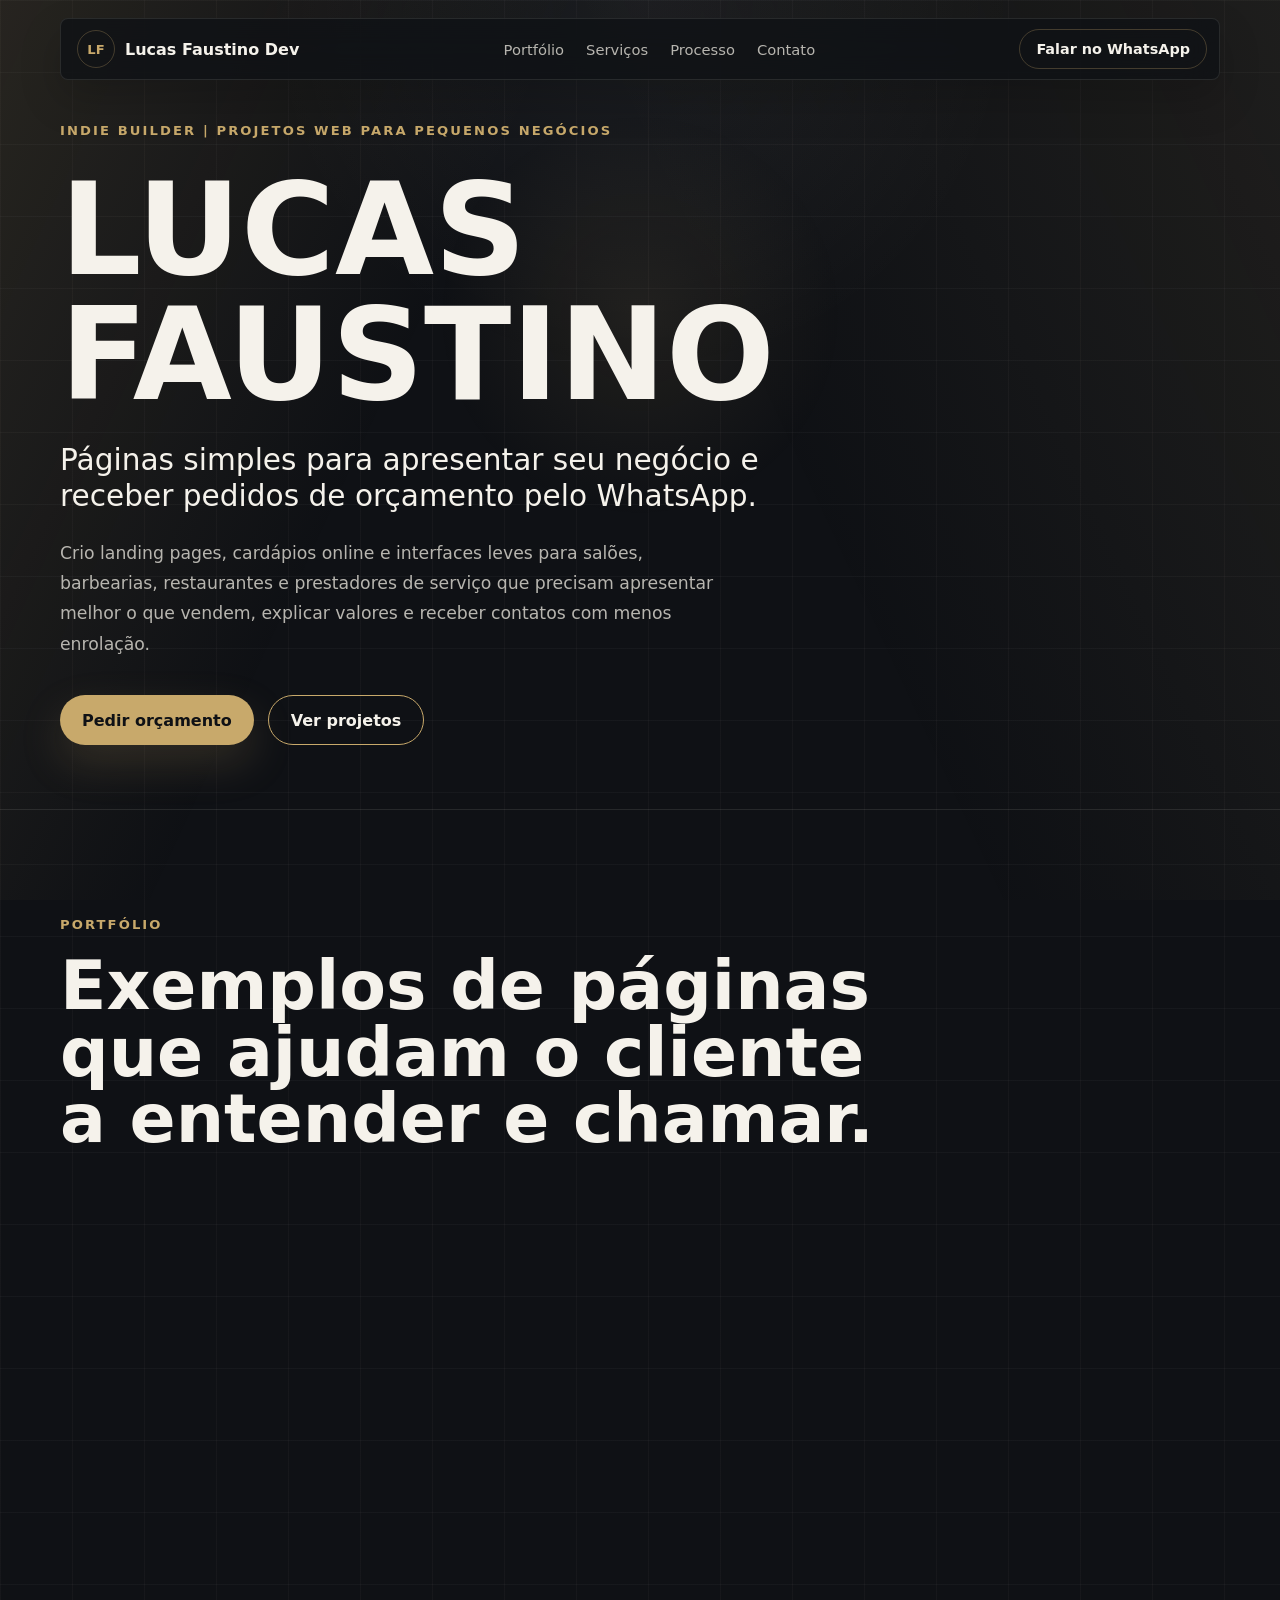
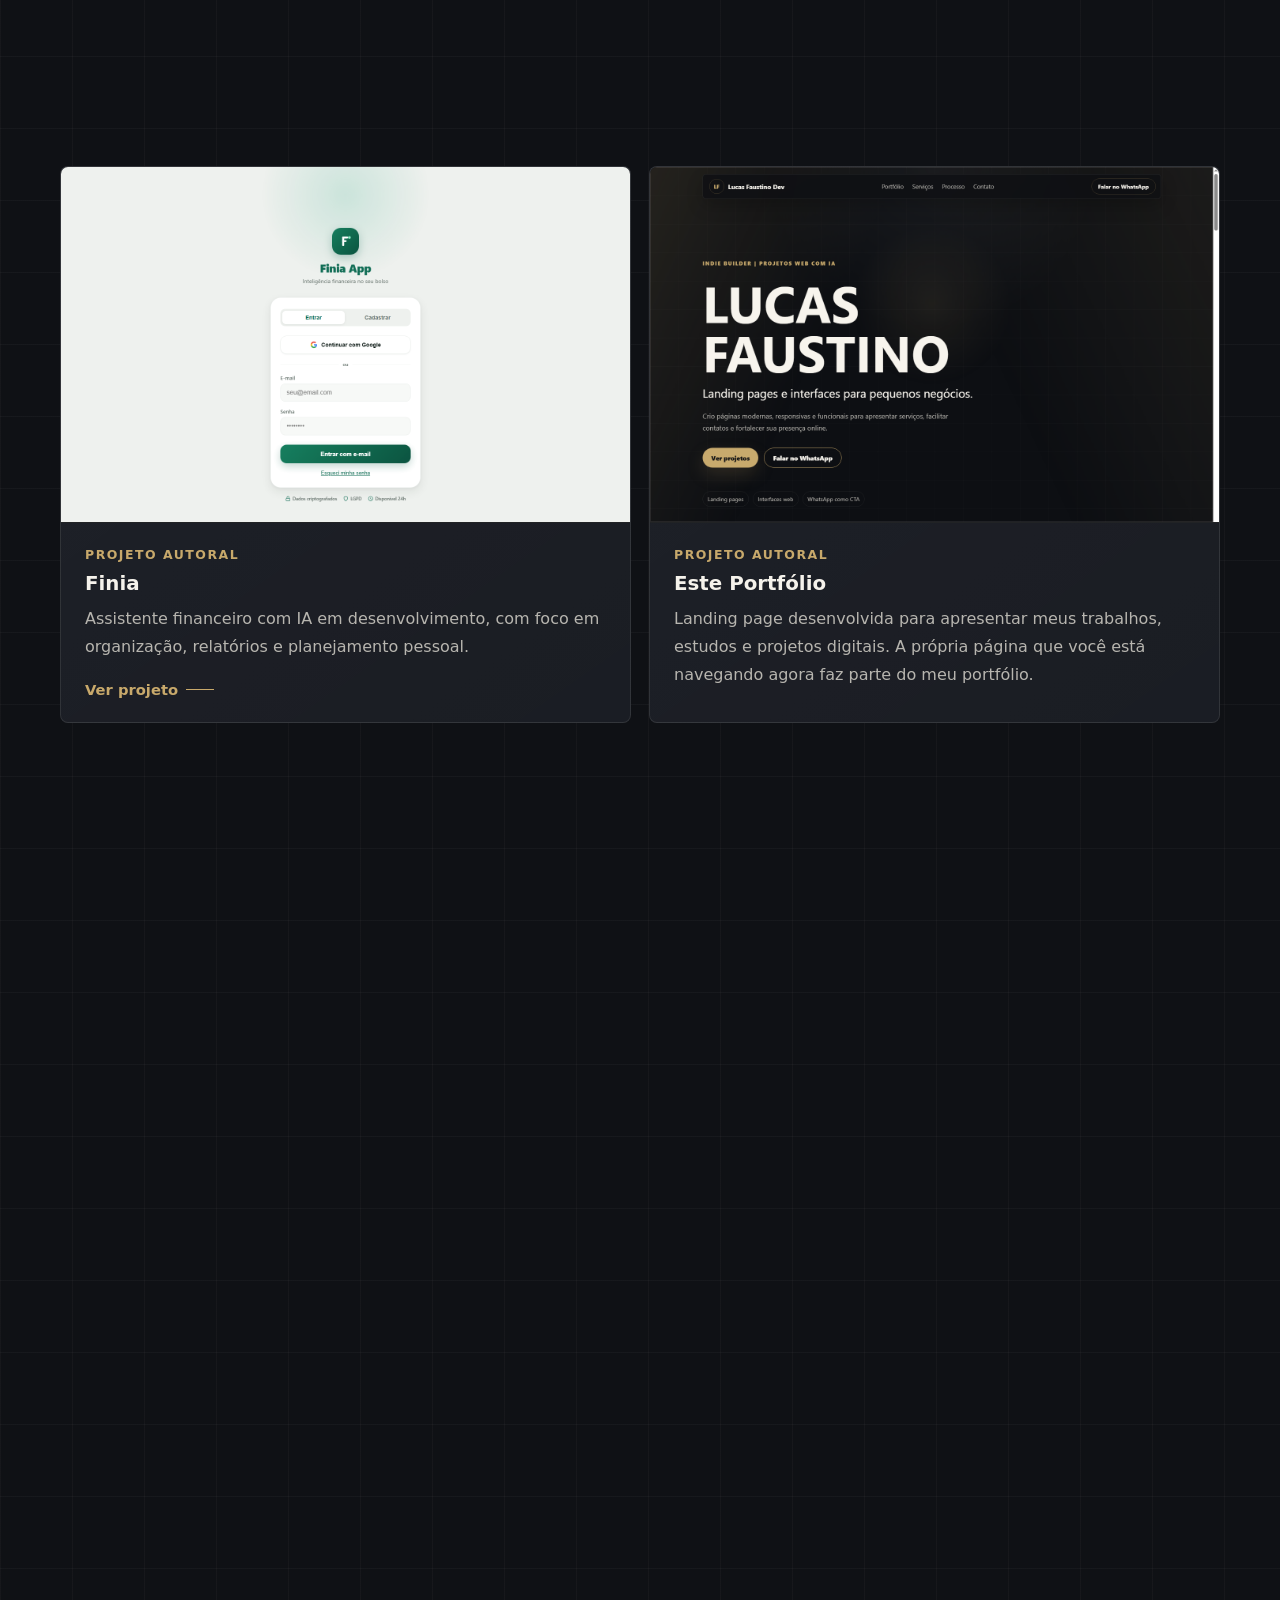
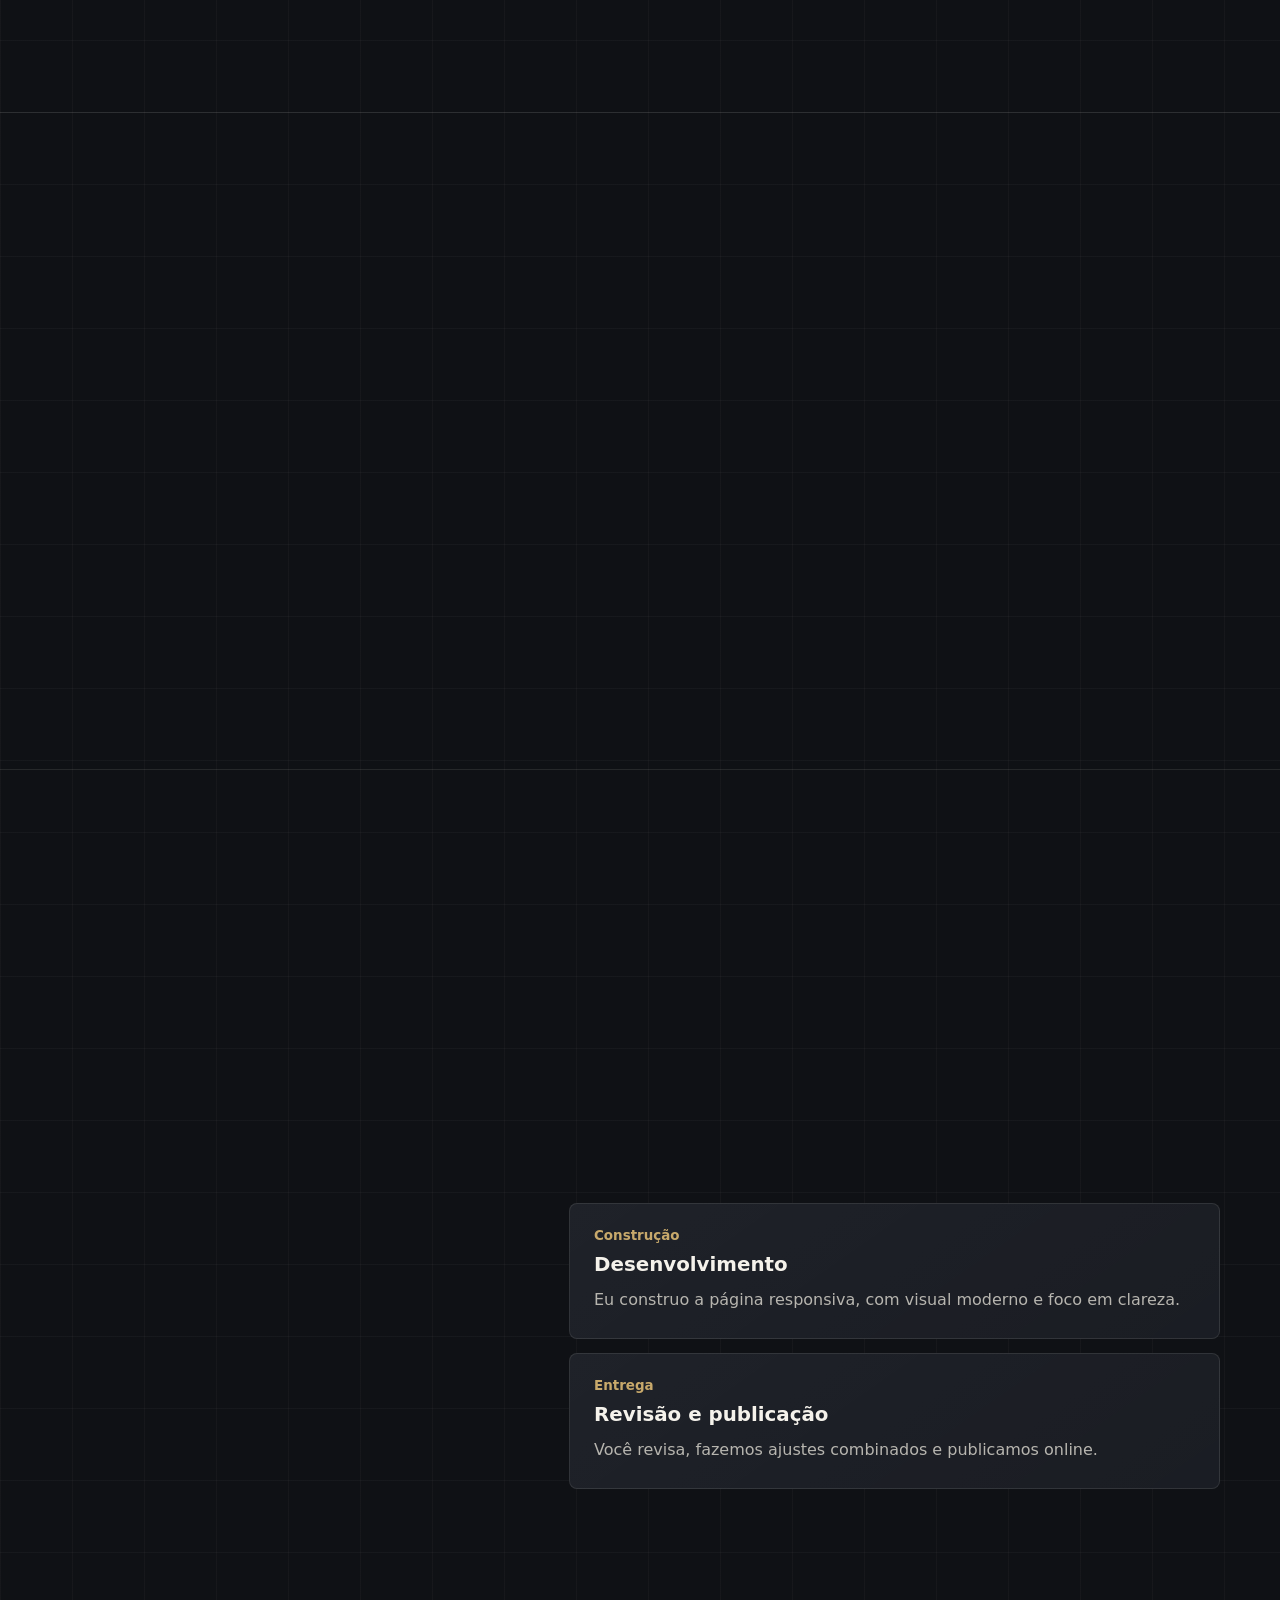
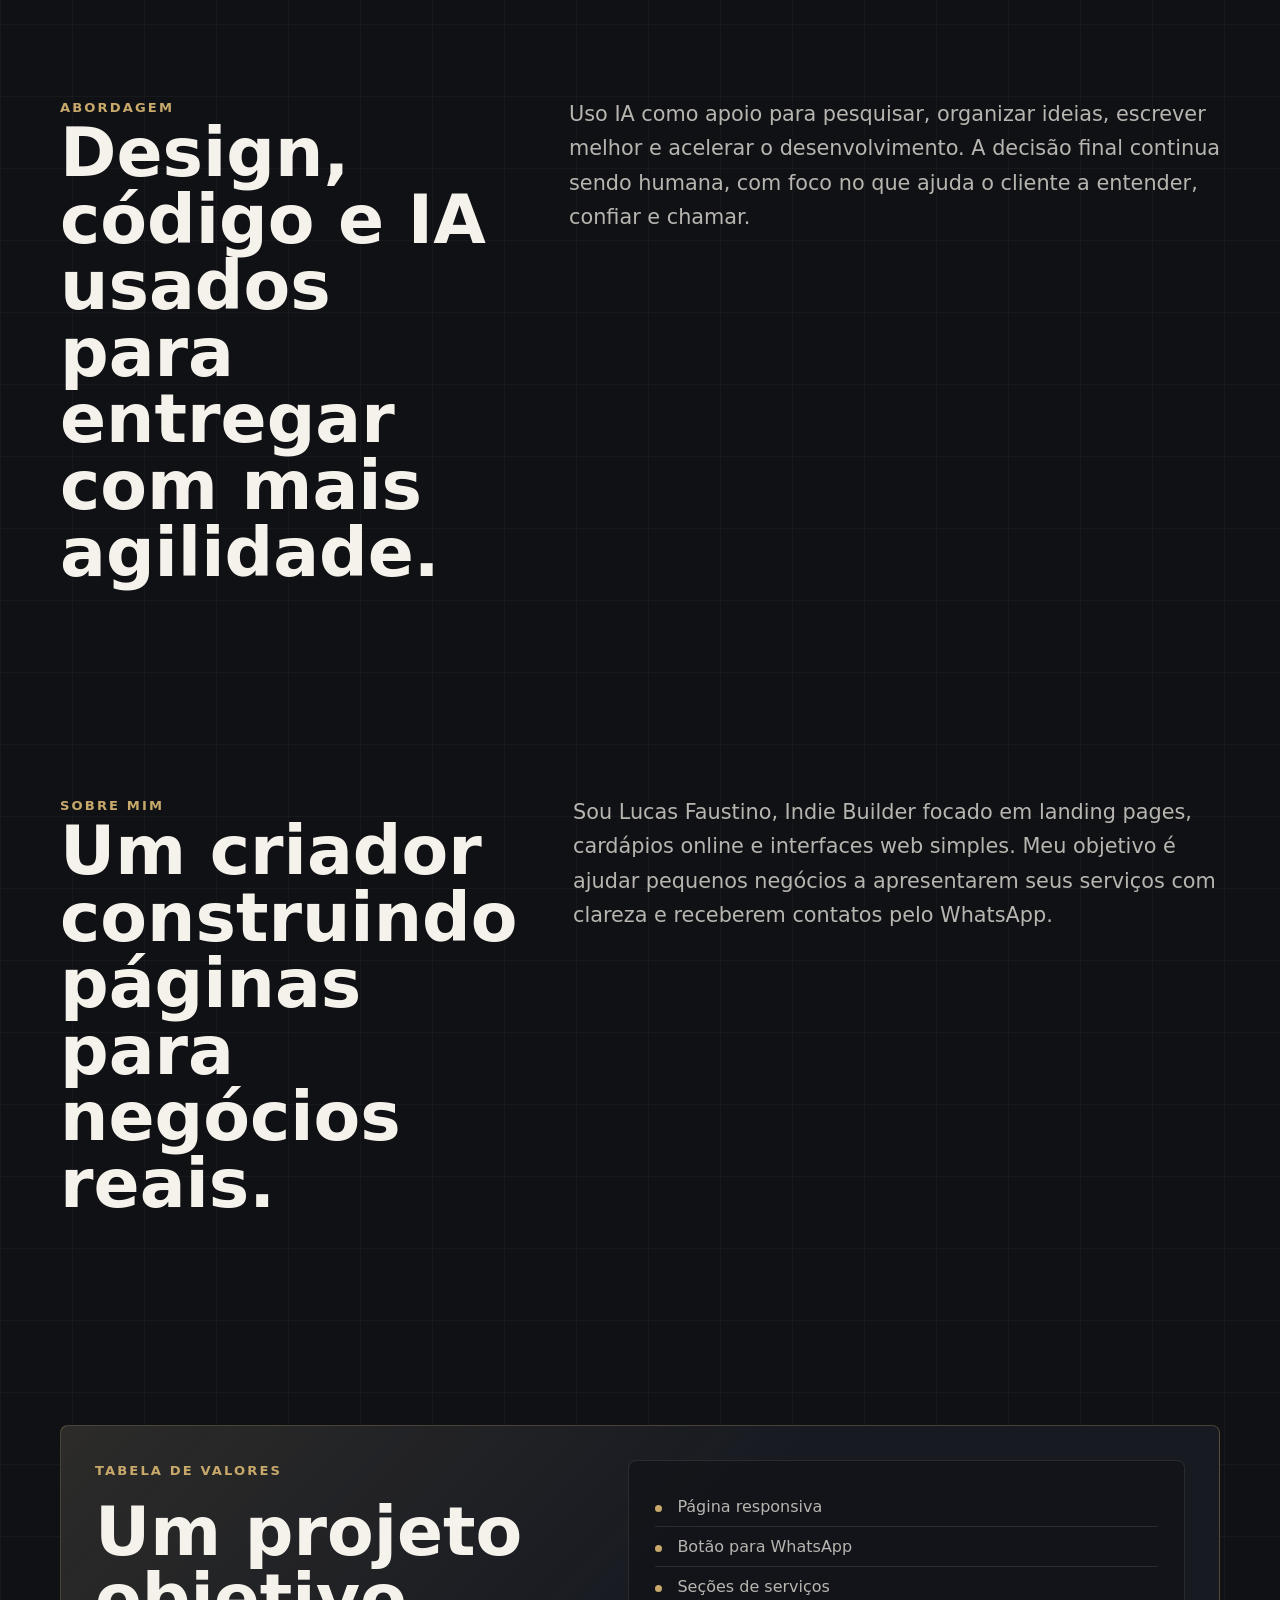
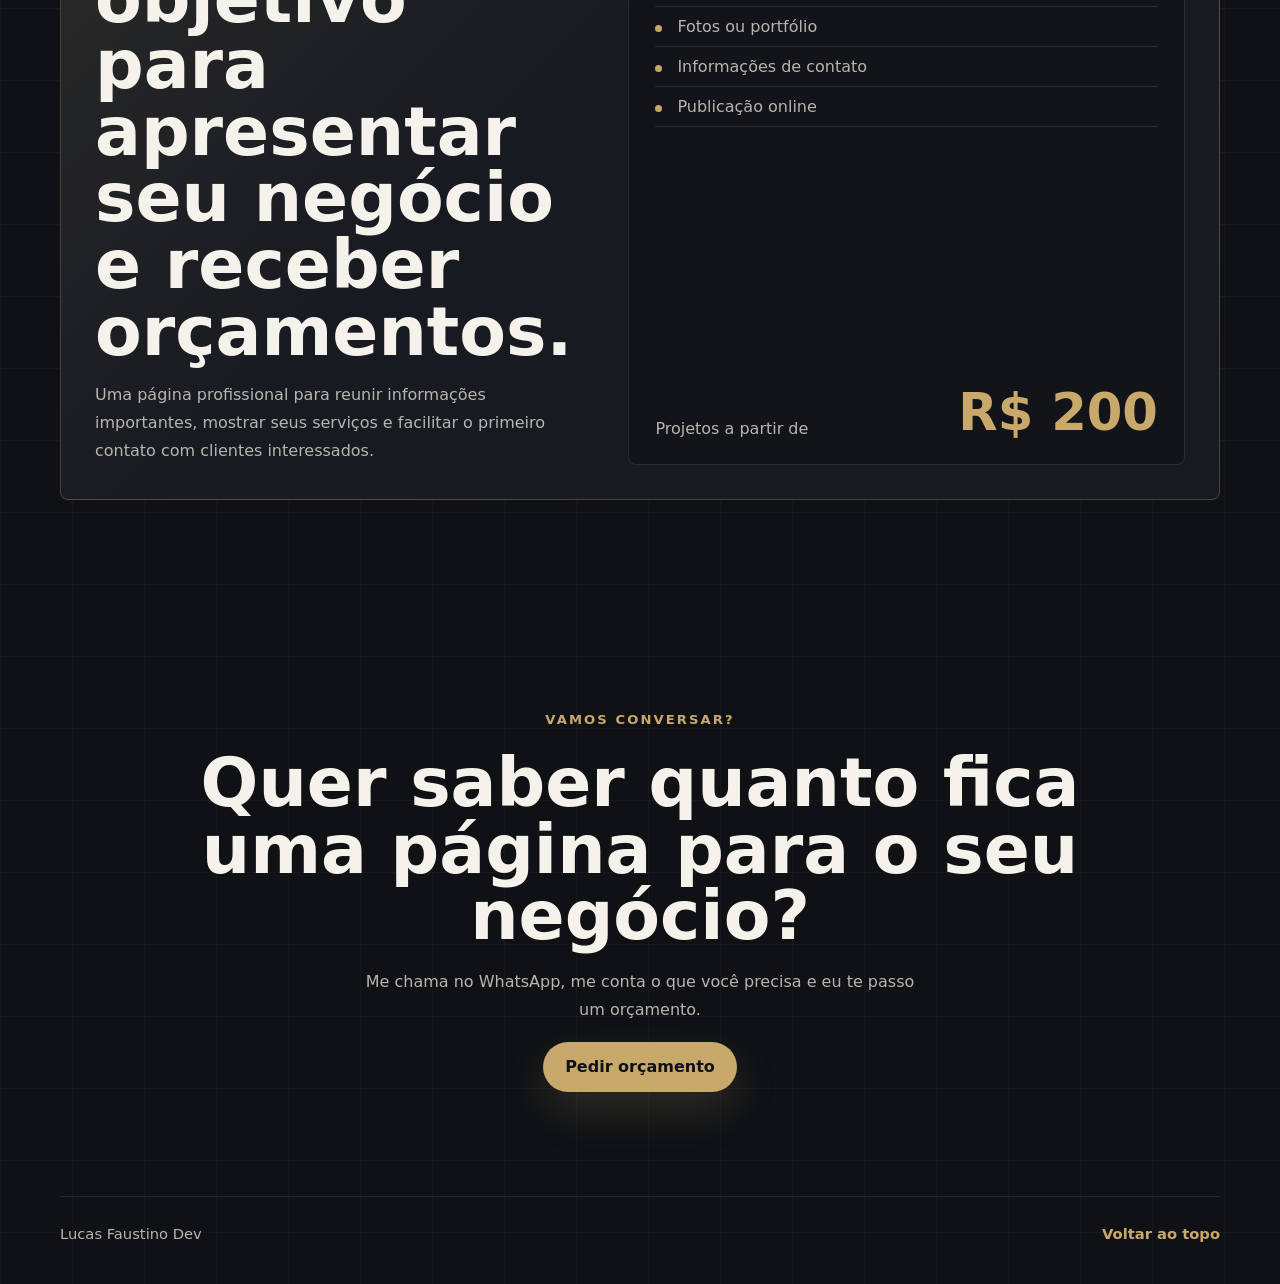
==== index.html @ 61fd3695 "Atualiza pagina profissional Lucas Faustino Dev" ====
<!doctype html>
<html lang="pt-BR">
  <head>
    <meta charset="UTF-8" />
    <meta name="viewport" content="width=device-width, initial-scale=1.0" />
    <title>Lucas Faustino Dev | Indie Builder para pequenos negócios</title>
    <meta
      name="description"
      content="Landing pages, cardápios online e páginas simples para pequenos negócios que querem receber orçamentos pelo WhatsApp."
    />
    <link rel="stylesheet" href="./styles.css" />
  </head>
  <body>
    <div class="cursor-glow" aria-hidden="true"></div>

    <header class="site-header">
      <a class="brand" href="#inicio" aria-label="Lucas Faustino Dev">
        <span class="brand-mark">LF</span>
        <span>Lucas Faustino Dev</span>
      </a>

      <nav class="nav-links" aria-label="Navegação principal">
        <a href="#portfolio">Portfólio</a>
        <a href="#servicos">Serviços</a>
        <a href="#processo">Processo</a>
        <a href="#contato">Contato</a>
      </nav>

      <a class="nav-cta" href="https://wa.me/5515996456543?text=Ol%C3%A1%2C%20Lucas%21%20Quero%20uma%20p%C3%A1gina%20para%20meu%20neg%C3%B3cio." target="_blank" rel="noopener noreferrer">Falar no WhatsApp</a>
    </header>

    <main>
      <section class="hero section-band" id="inicio">
        <div class="container hero-inner">
          <p class="eyebrow reveal">Indie Builder | Projetos web para pequenos negócios</p>
          <h1 class="reveal" data-delay="80">LUCAS FAUSTINO</h1>
          <p class="hero-kicker reveal" data-delay="140">
            Páginas simples para apresentar seu negócio e receber pedidos de orçamento pelo WhatsApp.
          </p>
          <p class="hero-copy reveal" data-delay="200">
            Crio landing pages, cardápios online e interfaces leves para salões, barbearias,
            restaurantes e prestadores de serviço que precisam apresentar melhor o que vendem,
            explicar valores e receber contatos com menos enrolação.
          </p>

          <div class="hero-actions reveal" data-delay="260">
            <a class="button primary" href="https://wa.me/5515996456543?text=Ol%C3%A1%2C%20Lucas%21%20Quero%20uma%20p%C3%A1gina%20para%20meu%20neg%C3%B3cio." target="_blank" rel="noopener noreferrer">Pedir orçamento</a>
            <a class="button secondary" href="#portfolio">Ver projetos</a>
          </div>

        </div>
      </section>

      <section class="section-band portfolio" id="portfolio">
        <div class="container">
          <div class="section-heading reveal">
            <p class="eyebrow">Portfólio</p>
            <h2>Exemplos de páginas que ajudam o cliente a entender e chamar.</h2>
          </div>

          <div class="portfolio-grid">
            <article class="project-card reveal tilt-card">
              <div class="project-preview screenshot-preview">
                <img
                  src="./assets/portfolio/demo-salao.png"
                  alt="Screenshot da landing page Studio Demo"
                  loading="lazy"
                />
              </div>
              <div class="project-content">
                <span class="project-type">Landing page</span>
                <h3>Landing Page para Salão de Beleza</h3>
                <p>
                  Página responsiva para apresentar serviços, trabalhos realizados,
                  valores e facilitar o agendamento pelo WhatsApp.
                </p>
                <a class="project-link" href="./demo-salao/index.html" target="_blank" rel="noopener noreferrer">
                  Ver projeto
                </a>
              </div>
            </article>

            <article class="project-card reveal tilt-card">
              <div class="project-preview screenshot-preview">
                <img
                  src="./assets/portfolio/mordida-quente.png"
                  alt="Screenshot da landing page Mordida Quente"
                  loading="lazy"
                />
              </div>
              <div class="project-content">
                <span class="project-type">Cardápio online</span>
                <h3>Restaurante e Hamburgueria</h3>
                <p>
                  Experiência responsiva com destaques do cardápio, carrinho de pedido,
                  formulário de entrega e finalização pelo WhatsApp.
                </p>
                <a class="project-link" href="./demo-restaurante/index.html" target="_blank" rel="noopener noreferrer">
                  Ver projeto
                </a>
              </div>
            </article>

            <article class="project-card reveal tilt-card">
              <div class="project-preview screenshot-preview">
                <img
                  src="./assets/portfolio/finia-app.png"
                  alt="Screenshot da tela inicial do Finia App"
                  loading="lazy"
                />
              </div>
              <div class="project-content">
                <span class="project-type">Projeto autoral</span>
                <h3>Finia</h3>
                <p>
                  Assistente financeiro com IA em desenvolvimento, com foco em
                  organização, relatórios e planejamento pessoal.
                </p>
                <a class="project-link" href="https://finiapp-neon.vercel.app" target="_blank" rel="noopener noreferrer">
                  Ver projeto
                </a>
              </div>
            </article>

            <article class="project-card reveal tilt-card">
              <div class="project-preview screenshot-preview">
                <img
                  src="./assets/portfolio/lucas-portfolio.png"
                  alt="Screenshot da landing page Lucas Faustino Dev"
                  loading="lazy"
                />
              </div>
              <div class="project-content">
                <span class="project-type">Projeto autoral</span>
                <h3>Este Portfólio</h3>
                <p>
                  Landing page desenvolvida para apresentar meus trabalhos, estudos e
                  projetos digitais. A própria página que você está navegando agora faz
                  parte do meu portfólio.
                </p>
              </div>
            </article>
          </div>
        </div>
      </section>

      <section class="section-band" id="servicos">
        <div class="container split-layout">
          <div class="section-heading reveal">
            <p class="eyebrow">O que eu faço</p>
            <h2>Serviços para quem quer explicar melhor o que vende e receber mais contatos.</h2>
          </div>

          <div class="service-list">
            <article class="service-card reveal">
              <span>Apresentação</span>
              <h3>Landing Pages</h3>
              <p>
                Páginas para mostrar seus serviços, responder dúvidas comuns e levar o cliente
                direto para o WhatsApp.
              </p>
            </article>
            <article class="service-card reveal">
              <span>Organização</span>
              <h3>Interfaces Web</h3>
              <p>
                Telas simples para organizar pedidos, cadastros, atendimentos ou ideias que
                ainda estão soltas.
              </p>
            </article>
            <article class="service-card reveal">
              <span>Validação</span>
              <h3>Produtos Digitais</h3>
              <p>
                Protótipos e ferramentas leves para testar uma ideia antes de investir em algo
                grande.
              </p>
            </article>
          </div>
        </div>
      </section>

      <section class="section-band audience">
        <div class="container audience-inner reveal">
          <p class="eyebrow">Para quem eu crio</p>
          <h2>Ideal para quem depende de Instagram e WhatsApp, mas precisa passar mais confiança.</h2>
          <p>
            Salões, manicures, barbearias, restaurantes, hamburguerias, choperias,
            prestadores de serviço, profissionais autônomos e projetos digitais em fase inicial.
          </p>
        </div>
      </section>

      <section class="section-band" id="processo">
        <div class="container process-layout">
          <div class="section-heading reveal">
            <p class="eyebrow">Processo</p>
            <h2>Do briefing à página publicada.</h2>
          </div>

          <div class="process-list">
            <article class="process-step reveal">
              <span>Entendimento</span>
              <h3>Conversa inicial</h3>
              <p>Você me explica seu negócio, serviço ou ideia.</p>
            </article>
            <article class="process-step reveal">
              <span>Estrutura</span>
              <h3>Estrutura da página</h3>
              <p>Definimos as seções principais: apresentação, serviços, fotos, valores, contato e CTA.</p>
            </article>
            <article class="process-step reveal">
              <span>Construção</span>
              <h3>Desenvolvimento</h3>
              <p>Eu construo a página responsiva, com visual moderno e foco em clareza.</p>
            </article>
            <article class="process-step reveal">
              <span>Entrega</span>
              <h3>Revisão e publicação</h3>
              <p>Você revisa, fazemos ajustes combinados e publicamos online.</p>
            </article>
          </div>
        </div>
      </section>

      <section class="section-band approach">
        <div class="container two-columns">
          <div class="reveal">
            <p class="eyebrow">Abordagem</p>
            <h2>Design, código e IA usados para entregar com mais agilidade.</h2>
          </div>
          <p class="large-text reveal">
            Uso IA como apoio para pesquisar, organizar ideias, escrever melhor e acelerar o
            desenvolvimento. A decisão final continua sendo humana, com foco no que ajuda o
            cliente a entender, confiar e chamar.
          </p>
        </div>
      </section>

      <section class="section-band about">
        <div class="container two-columns">
          <div class="reveal">
            <p class="eyebrow">Sobre mim</p>
            <h2>Um criador construindo páginas para negócios reais.</h2>
          </div>
          <p class="large-text reveal">
            Sou Lucas Faustino, Indie Builder focado em landing pages, cardápios online e interfaces
            web simples. Meu objetivo é ajudar pequenos negócios a apresentarem seus serviços
            com clareza e receberem contatos pelo WhatsApp.
          </p>
        </div>
      </section>

      <section class="section-band offer">
        <div class="container offer-layout reveal">
          <div>
            <p class="eyebrow">Tabela de Valores</p>
            <h2>Um projeto objetivo para apresentar seu negócio e receber orçamentos.</h2>
            <p>
              Uma página profissional para reunir informações importantes, mostrar seus serviços
              e facilitar o primeiro contato com clientes interessados.
            </p>
          </div>

          <div class="offer-box">
            <ul>
              <li>Página responsiva</li>
              <li>Botão para WhatsApp</li>
              <li>Seções de serviços</li>
              <li>Fotos ou portfólio</li>
              <li>Informações de contato</li>
              <li>Publicação online</li>
            </ul>
            <div class="price-line">
              <span>Projetos a partir de</span>
              <strong>R$ 200</strong>
            </div>
          </div>
        </div>
      </section>

      <section class="section-band final-cta" id="contato">
        <div class="container reveal">
          <p class="eyebrow">Vamos conversar?</p>
          <h2>Quer saber quanto fica uma página para o seu negócio?</h2>
          <p>Me chama no WhatsApp, me conta o que você precisa e eu te passo um orçamento.</p>
          <a class="button primary" href="https://wa.me/5515996456543?text=Ol%C3%A1%2C%20Lucas%21%20Quero%20uma%20p%C3%A1gina%20para%20meu%20neg%C3%B3cio." target="_blank" rel="noopener noreferrer">
            Pedir orçamento
          </a>
        </div>
      </section>
    </main>

    <footer class="site-footer">
      <span>Lucas Faustino Dev</span>
      <a href="#inicio">Voltar ao topo</a>
    </footer>

    <script src="./script.js"></script>
  </body>
</html>
---- styles.css ----
:root {
  --bg: #0f1115;
  --card: #171a21;
  --card-2: #1d2028;
  --text: #f5f2eb;
  --muted: #b7b5af;
  --gold: #c8a96b;
  --gold-hover: #d8b97a;
  --line: rgba(245, 242, 235, 0.1);
  --line-strong: rgba(200, 169, 107, 0.28);
  --shadow: 0 26px 70px rgba(0, 0, 0, 0.34);
  --radius: 8px;
  --max: 1160px;
}

* {
  box-sizing: border-box;
  margin: 0;
  padding: 0;
}

html {
  scroll-behavior: smooth;
}

body {
  min-height: 100vh;
  overflow-x: hidden;
  background:
    linear-gradient(rgba(245, 242, 235, 0.035) 1px, transparent 1px),
    linear-gradient(90deg, rgba(245, 242, 235, 0.03) 1px, transparent 1px),
    var(--bg);
  background-size: 72px 72px;
  color: var(--text);
  font-family:
    Inter, ui-sans-serif, system-ui, -apple-system, BlinkMacSystemFont, "Segoe UI",
    sans-serif;
}

body::before {
  content: "";
  position: fixed;
  inset: 0;
  z-index: -2;
  background:
    linear-gradient(115deg, rgba(200, 169, 107, 0.13), transparent 34%),
    linear-gradient(245deg, rgba(216, 185, 122, 0.08), transparent 42%),
    radial-gradient(circle at 50% 0%, rgba(245, 242, 235, 0.06), transparent 34%);
}

a {
  color: inherit;
  text-decoration: none;
}

a:focus-visible,
.button:focus-visible,
.nav-cta:focus-visible,
.project-link:focus-visible {
  outline: 3px solid rgba(216, 185, 122, 0.72);
  outline-offset: 4px;
}

.brand:focus-visible,
.project-card:focus-within {
  border-radius: var(--radius);
}

.project-card:focus-within {
  border-color: var(--line-strong);
  box-shadow: var(--shadow);
}

p {
  color: var(--muted);
  line-height: 1.75;
}

ul {
  list-style: none;
}

.cursor-glow {
  position: fixed;
  left: var(--cursor-x, 50%);
  top: var(--cursor-y, 35%);
  z-index: -1;
  width: 420px;
  height: 420px;
  border-radius: 50%;
  background: radial-gradient(circle, rgba(200, 169, 107, 0.11), transparent 68%);
  opacity: 0.85;
  pointer-events: none;
  transform: translate(-50%, -50%);
  transition: opacity 0.25s ease;
}

.container {
  width: min(var(--max), calc(100% - 40px));
  margin: 0 auto;
}

.section-band {
  padding: 104px 0;
}

.site-header {
  position: absolute;
  top: 18px;
  left: 50%;
  z-index: 20;
  display: flex;
  width: min(var(--max), calc(100% - 32px));
  min-height: 62px;
  align-items: center;
  justify-content: space-between;
  gap: 20px;
  padding: 10px 12px 10px 16px;
  border: 1px solid rgba(245, 242, 235, 0.1);
  border-radius: var(--radius);
  background: rgba(15, 17, 21, 0.78);
  box-shadow: 0 18px 42px rgba(0, 0, 0, 0.18);
  backdrop-filter: blur(18px);
  -webkit-backdrop-filter: blur(18px);
  transform: translateX(-50%);
}

.brand,
.nav-links,
.nav-cta {
  display: inline-flex;
  align-items: center;
}

.brand {
  gap: 10px;
  font-weight: 700;
}

.brand-mark {
  display: grid;
  width: 38px;
  height: 38px;
  place-items: center;
  border: 1px solid var(--line-strong);
  border-radius: 50%;
  color: var(--gold);
  font-size: 0.82rem;
  font-weight: 800;
}

.nav-links {
  gap: 22px;
  color: var(--muted);
  font-size: 0.92rem;
}

.nav-links a {
  transition: color 0.25s ease;
}

.nav-links a:hover {
  color: var(--gold-hover);
}

.nav-cta {
  min-height: 40px;
  padding: 0 16px;
  border: 1px solid var(--line-strong);
  border-radius: 999px;
  color: var(--text);
  font-size: 0.9rem;
  font-weight: 700;
  transition:
    border-color 0.25s ease,
    color 0.25s ease,
    transform 0.25s ease;
}

.nav-cta:hover {
  border-color: var(--gold-hover);
  color: var(--gold-hover);
  transform: translateY(-1px);
}

.hero {
  display: grid;
  min-height: 84vh;
  align-items: center;
  padding-top: 120px;
  padding-bottom: 64px;
}

.hero-inner {
  display: grid;
  gap: 24px;
}

.eyebrow {
  color: var(--gold);
  font-size: 0.82rem;
  font-weight: 800;
  letter-spacing: 0.16em;
  text-transform: uppercase;
}

h1,
h2,
h3 {
  max-width: 920px;
  color: var(--text);
  line-height: 0.98;
  letter-spacing: 0;
}

h1 {
  font-size: 8rem;
}

h2 {
  font-size: 4.25rem;
}

h3 {
  font-size: 1.24rem;
}

.hero-kicker {
  max-width: 780px;
  color: var(--text);
  font-size: 1.85rem;
  line-height: 1.22;
}

.hero-copy {
  max-width: 680px;
  font-size: 1.08rem;
}

.hero-actions {
  display: flex;
  flex-wrap: wrap;
  gap: 14px;
  margin-top: 12px;
}

.button {
  display: inline-flex;
  min-height: 50px;
  align-items: center;
  justify-content: center;
  padding: 0 22px;
  border-radius: 999px;
  font-weight: 800;
  transition:
    transform 0.25s ease,
    box-shadow 0.25s ease,
    border-color 0.25s ease,
    background 0.25s ease;
}

.button.primary {
  background: var(--gold);
  color: var(--bg);
  box-shadow: 0 18px 44px rgba(200, 169, 107, 0.18);
}

.button.primary:hover {
  background: var(--gold-hover);
  transform: translateY(-2px);
  box-shadow: 0 24px 58px rgba(200, 169, 107, 0.26);
}

.button.secondary {
  border: 1px solid var(--gold);
  color: var(--text);
}

.button.secondary:hover {
  border-color: var(--gold-hover);
  color: var(--gold-hover);
  transform: translateY(-2px);
}

.section-heading {
  display: grid;
  max-width: 850px;
  gap: 16px;
  margin-bottom: 38px;
}

.portfolio {
  border-top: 1px solid var(--line);
}

.portfolio-grid {
  display: grid;
  grid-template-columns: repeat(2, 1fr);
  gap: 18px;
}

.project-card,
.service-card,
.process-step,
.offer-box {
  border: 1px solid var(--line);
  border-radius: var(--radius);
  background: linear-gradient(145deg, rgba(255, 255, 255, 0.035), rgba(255, 255, 255, 0.01)), var(--card);
}

.project-card {
  overflow: hidden;
  min-height: 520px;
  transform-style: preserve-3d;
  transition:
    transform 0.35s ease,
    border-color 0.35s ease,
    box-shadow 0.35s ease;
}

.project-card:hover {
  border-color: var(--line-strong);
  box-shadow: var(--shadow);
}

.project-preview {
  position: relative;
  display: grid;
  aspect-ratio: 16 / 10;
  padding: 18px;
  place-items: center;
  border-bottom: 1px solid var(--line);
  background:
    linear-gradient(135deg, rgba(200, 169, 107, 0.09), transparent),
    #111318;
}

.screenshot-preview {
  overflow: hidden;
  padding: 0;
  background: #090b0f;
}

.screenshot-preview::before {
  content: "";
  position: absolute;
  inset: 0;
  z-index: 2;
  border: 1px solid rgba(245, 242, 235, 0.08);
  border-radius: inherit;
  pointer-events: none;
}

.screenshot-preview::after {
  content: "";
  position: absolute;
  inset: 0;
  z-index: 3;
  background:
    linear-gradient(120deg, transparent 18%, rgba(216, 185, 122, 0.12), transparent 34%),
    linear-gradient(to top, rgba(15, 17, 21, 0.34), transparent 44%);
  opacity: 0;
  pointer-events: none;
  transform: translateX(-18%);
  transition:
    opacity 0.4s ease,
    transform 0.8s ease;
}

.project-card:hover .screenshot-preview::after {
  opacity: 1;
  transform: translateX(18%);
}

.screenshot-preview img {
  width: 100%;
  height: 100%;
  object-fit: cover;
  object-position: top center;
  filter: saturate(0.96) contrast(1.02);
  transform: scale(1);
  transition:
    filter 0.4s ease,
    transform 0.4s ease;
}

.project-card:hover .screenshot-preview img {
  filter: saturate(1.05) contrast(1.05);
  transform: scale(1.035);
}

.project-content {
  display: grid;
  gap: 12px;
  padding: 24px;
}

.project-type {
  color: var(--gold);
  font-size: 0.78rem;
  font-weight: 800;
  letter-spacing: 0.12em;
  text-transform: uppercase;
}

.project-link {
  display: inline-flex;
  width: fit-content;
  align-items: center;
  gap: 8px;
  margin-top: 8px;
  color: var(--gold);
  font-size: 0.92rem;
  font-weight: 800;
  transition:
    color 0.25s ease,
    transform 0.25s ease;
}

.project-link::after {
  content: "";
  width: 28px;
  height: 1px;
  background: currentColor;
  transform-origin: left;
  transition: transform 0.25s ease;
}

.project-link:hover {
  color: var(--gold-hover);
  transform: translateX(3px);
}

.project-link:hover::after {
  transform: scaleX(1.3);
}

.split-layout,
.process-layout,
.two-columns,
.offer-layout {
  display: grid;
  grid-template-columns: 0.82fr 1.18fr;
  gap: 56px;
  align-items: start;
}

.service-list,
.process-list {
  display: grid;
  gap: 14px;
}

.service-card,
.process-step {
  display: grid;
  gap: 12px;
  padding: 24px;
  transition:
    border-color 0.3s ease,
    transform 0.3s ease,
    background 0.3s ease;
}

.service-card:hover,
.process-step:hover {
  border-color: var(--line-strong);
  background: var(--card-2);
  transform: translateY(-3px);
}

.service-card span,
.process-step span {
  color: var(--gold);
  font-size: 0.84rem;
  font-weight: 800;
}

.audience {
  border-top: 1px solid var(--line);
  border-bottom: 1px solid var(--line);
}

.audience-inner {
  display: grid;
  max-width: 920px;
  gap: 18px;
}

.large-text {
  max-width: 720px;
  color: var(--muted);
  font-size: 1.3rem;
  line-height: 1.65;
}

.offer-layout {
  align-items: stretch;
  padding: 34px;
  border: 1px solid var(--line-strong);
  border-radius: var(--radius);
  background:
    linear-gradient(135deg, rgba(200, 169, 107, 0.12), transparent 42%),
    var(--card);
}

.offer-layout > div:first-child {
  display: grid;
  align-content: center;
  gap: 16px;
}

.offer-box {
  display: grid;
  gap: 24px;
  padding: 26px;
  background: rgba(15, 17, 21, 0.52);
}

.offer-box li {
  position: relative;
  padding: 10px 0 10px 22px;
  border-bottom: 1px solid var(--line);
  color: var(--muted);
}

.offer-box li::before {
  content: "";
  position: absolute;
  left: 0;
  top: 18px;
  width: 7px;
  height: 7px;
  border-radius: 50%;
  background: var(--gold);
}

.price-line {
  display: flex;
  align-items: end;
  justify-content: space-between;
  gap: 18px;
}

.price-line span {
  color: var(--muted);
}

.price-line strong {
  color: var(--gold);
  font-size: 3.2rem;
  line-height: 1;
}

.final-cta {
  text-align: center;
}

.final-cta .container {
  display: grid;
  justify-items: center;
  gap: 18px;
}

.final-cta p:not(.eyebrow) {
  max-width: 560px;
}

.site-footer {
  display: flex;
  width: min(var(--max), calc(100% - 40px));
  margin: 0 auto;
  padding: 28px 0 42px;
  border-top: 1px solid var(--line);
  align-items: center;
  justify-content: space-between;
  color: var(--muted);
  font-size: 0.92rem;
}

.site-footer a {
  color: var(--gold);
  font-weight: 700;
}

.reveal {
  opacity: 1;
  -webkit-transform: translate3d(0, 0, 0);
  transform: translate3d(0, 0, 0);
}

.js-enabled .reveal {
  opacity: 0;
  -webkit-transform: translate3d(0, 18px, 0);
  transform: translate3d(0, 18px, 0);
  -webkit-transition:
    opacity 680ms cubic-bezier(0.22, 1, 0.36, 1),
    -webkit-transform 680ms cubic-bezier(0.22, 1, 0.36, 1);
  transition:
    opacity 680ms cubic-bezier(0.22, 1, 0.36, 1),
    transform 680ms cubic-bezier(0.22, 1, 0.36, 1);
  -webkit-backface-visibility: hidden;
  backface-visibility: hidden;
  will-change: opacity, transform;
}

.js-enabled .reveal.is-visible {
  opacity: 1;
  -webkit-transform: translate3d(0, 0, 0);
  transform: translate3d(0, 0, 0);
}

@media (max-width: 920px) {
  .site-header {
    position: absolute;
    top: 10px;
    right: 0;
    left: auto;
    width: min(330px, calc(100% - 20px));
    min-height: 56px;
    justify-content: center;
    padding: 9px 12px;
    transform: none;
    margin: 0;
  }

  .brand {
    justify-content: center;
    max-width: 100%;
    overflow: hidden;
  }

  .brand > span:last-child {
    overflow: hidden;
    text-overflow: ellipsis;
    white-space: nowrap;
  }

  .nav-links,
  .nav-cta {
    display: none;
  }

  .hero {
    min-height: auto;
    padding-top: 96px;
  }

  h1 {
    font-size: 5.8rem;
  }

  h2 {
    font-size: 3.25rem;
  }

  .hero-kicker {
    font-size: 1.55rem;
  }

  .portfolio-grid,
  .split-layout,
  .process-layout,
  .two-columns,
  .offer-layout {
    grid-template-columns: 1fr;
  }

  .portfolio-grid {
    gap: 16px;
  }

  .project-card {
    min-height: auto;
  }

  .screenshot-preview,
  .screenshot-preview img {
    min-height: 0;
  }
}

@media (max-width: 620px) {
  .container,
  .site-footer {
    width: min(100% - 28px, var(--max));
  }

  .section-band {
    padding: 72px 0;
  }

  .hero {
    padding-top: 84px;
    padding-bottom: 54px;
  }

  .site-header {
    width: min(300px, calc(100% - 32px));
  }

  .brand-mark {
    width: 34px;
    height: 34px;
    flex: 0 0 34px;
  }

  h1 {
    font-size: 4.2rem;
  }

  h2 {
    font-size: 2.6rem;
  }

  .hero-actions,
  .site-footer {
    flex-direction: column;
    align-items: stretch;
  }

  .button {
    width: 100%;
  }

  .project-preview {
    aspect-ratio: 4 / 3;
  }

  .cursor-glow {
    display: none;
  }

  .tilt-card {
    transform: none !important;
  }

  .js-enabled .reveal {
    -webkit-transform: translate3d(0, 14px, 0);
    transform: translate3d(0, 14px, 0);
    -webkit-transition:
      opacity 680ms cubic-bezier(0.22, 1, 0.36, 1),
      -webkit-transform 680ms cubic-bezier(0.22, 1, 0.36, 1);
    transition:
      opacity 680ms cubic-bezier(0.22, 1, 0.36, 1),
      transform 680ms cubic-bezier(0.22, 1, 0.36, 1);
  }

  .js-enabled .reveal.is-visible {
    -webkit-transform: translate3d(0, 0, 0);
    transform: translate3d(0, 0, 0);
  }

  .offer-layout {
    padding: 22px;
  }

  .price-line {
    display: grid;
    gap: 8px;
  }
}

@media (prefers-reduced-motion: reduce) {
  *,
  *::before,
  *::after {
    scroll-behavior: auto !important;
  }

  .js-enabled .reveal {
    -webkit-transition:
      opacity 620ms ease,
      -webkit-transform 620ms ease !important;
    transition:
      opacity 620ms ease,
      transform 620ms ease !important;
  }
}
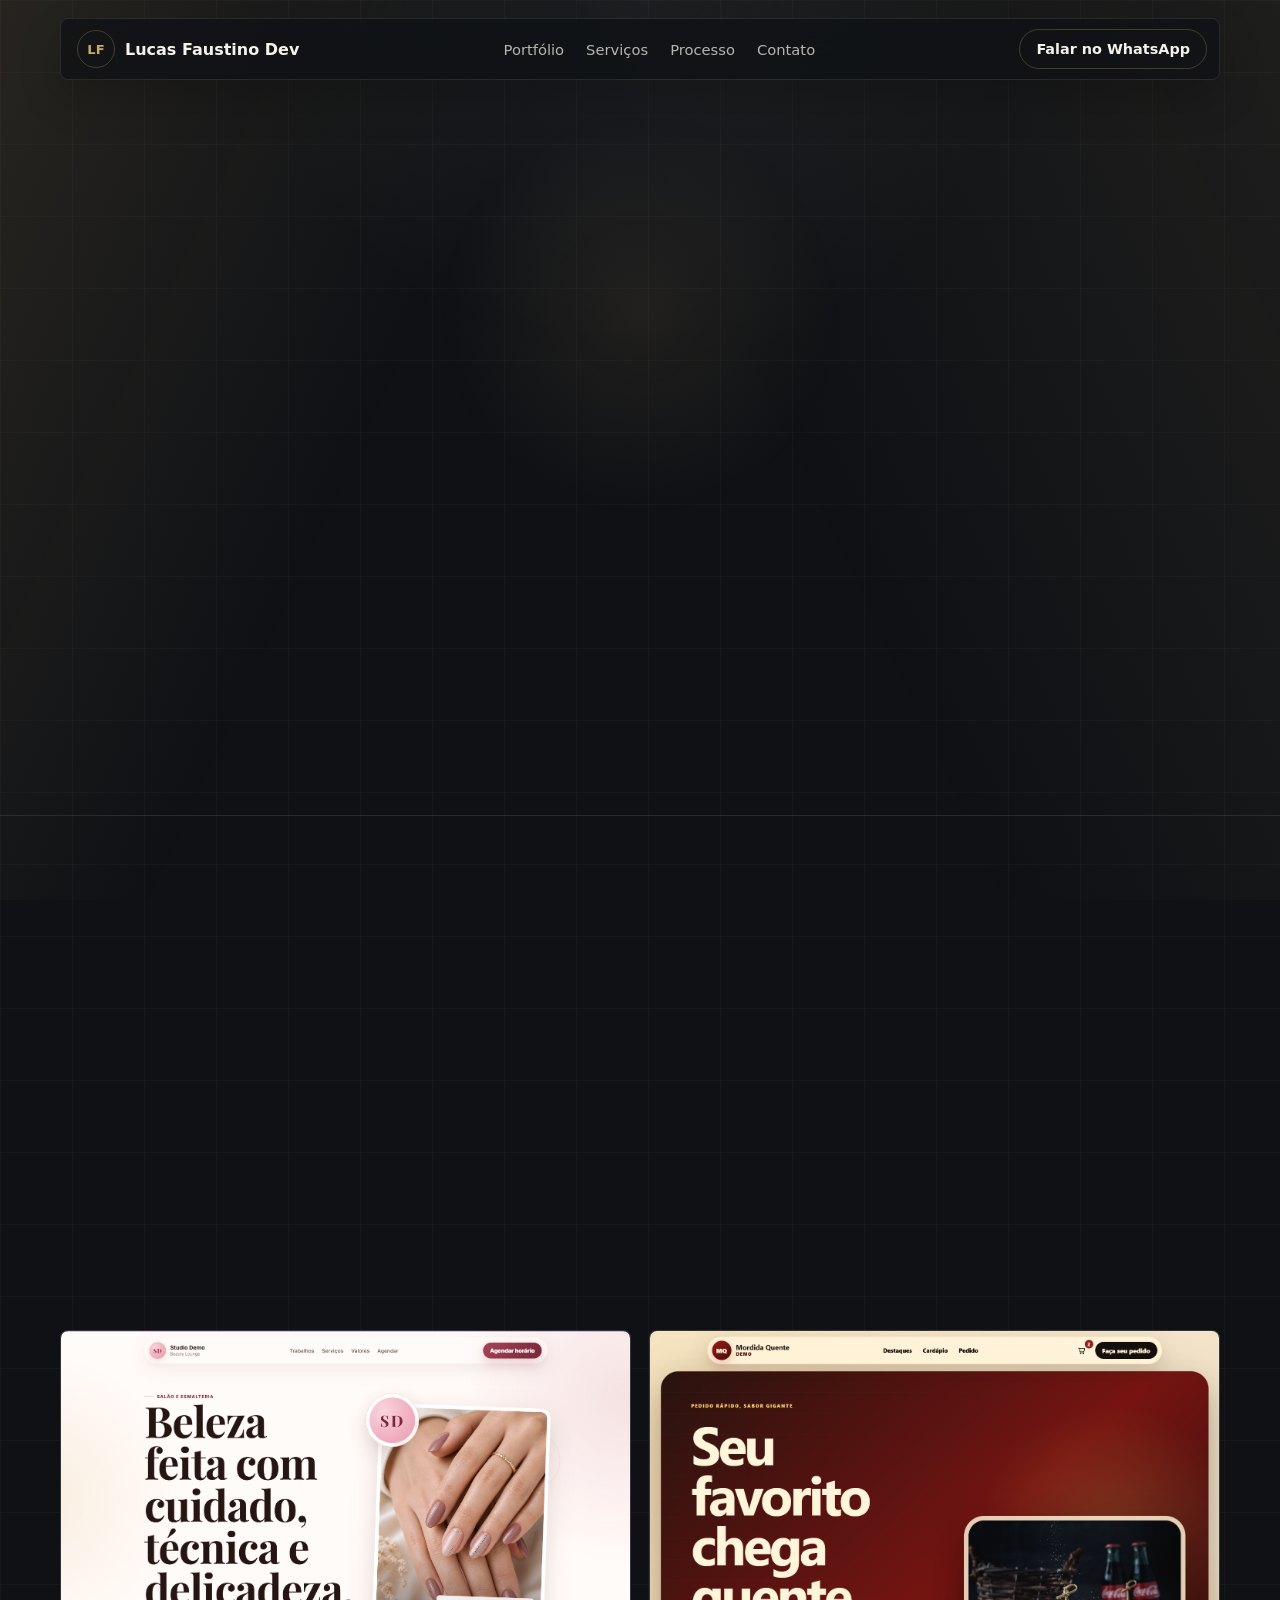
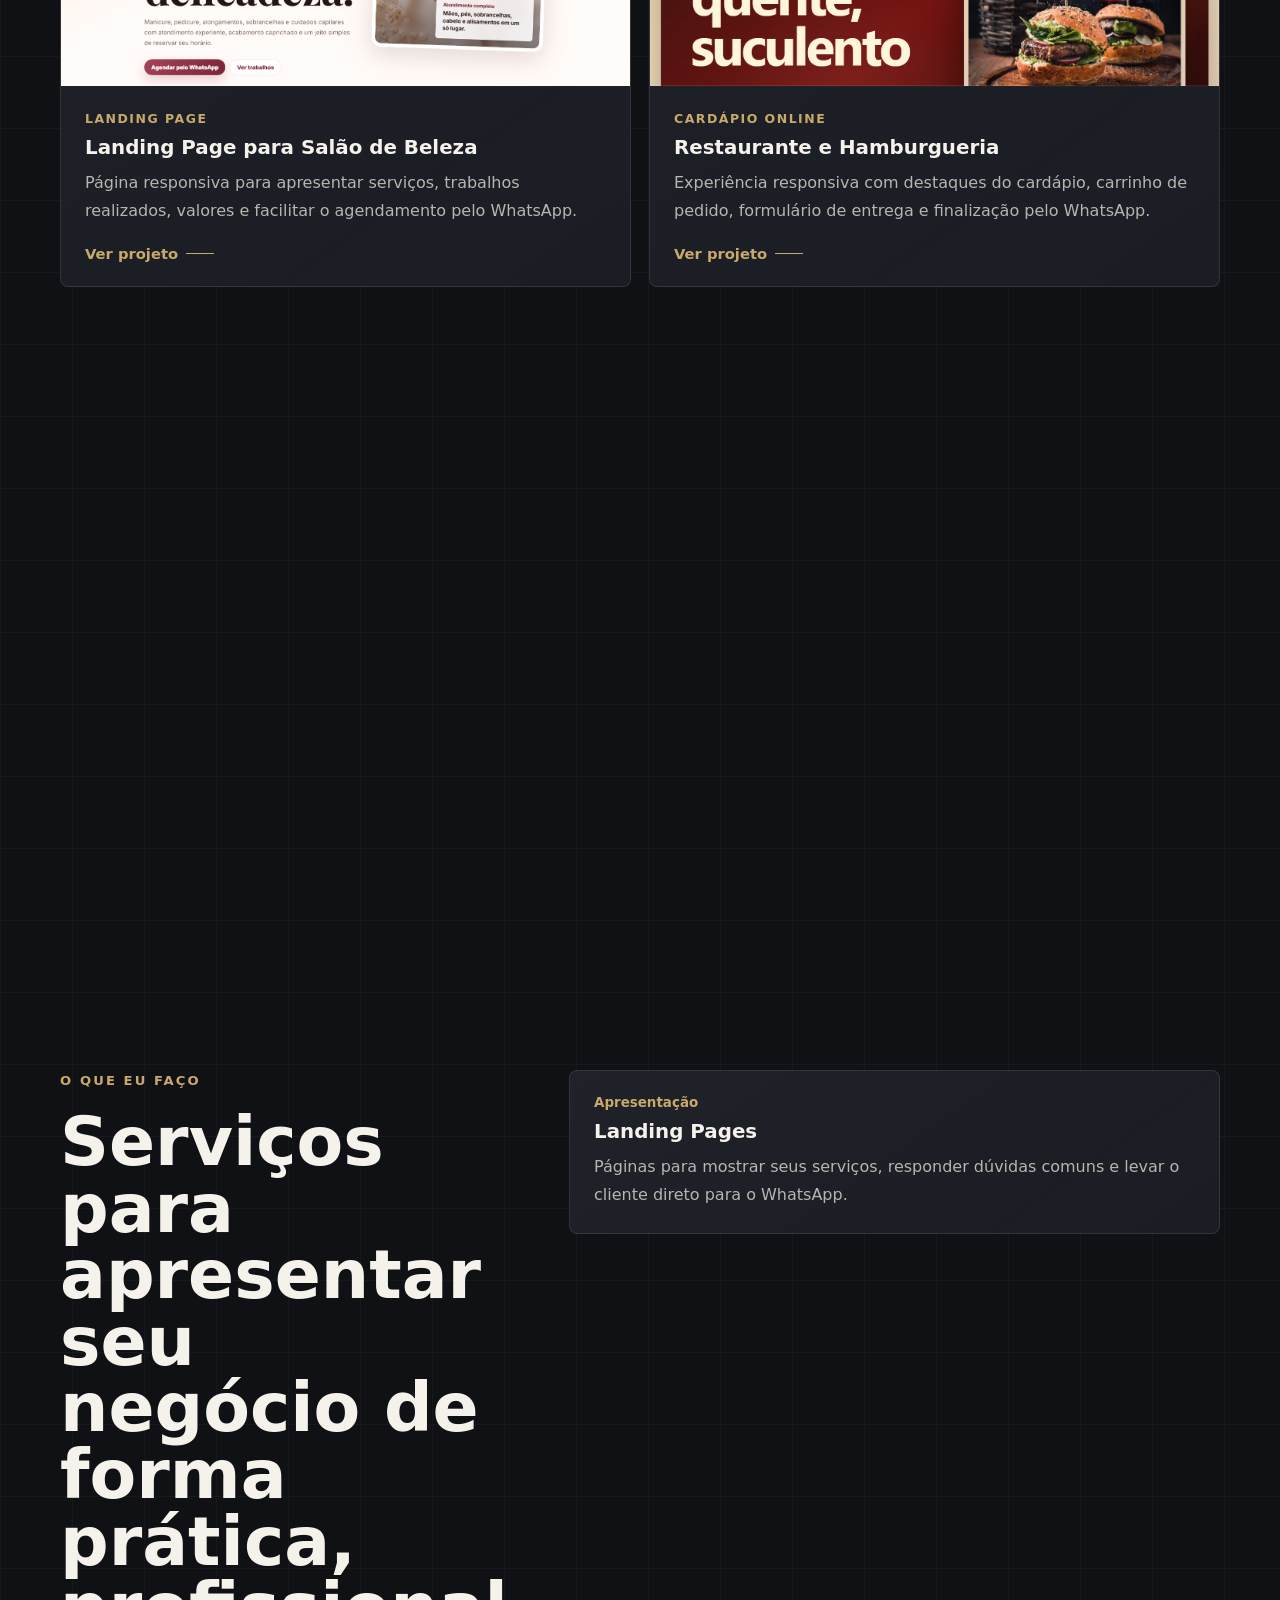
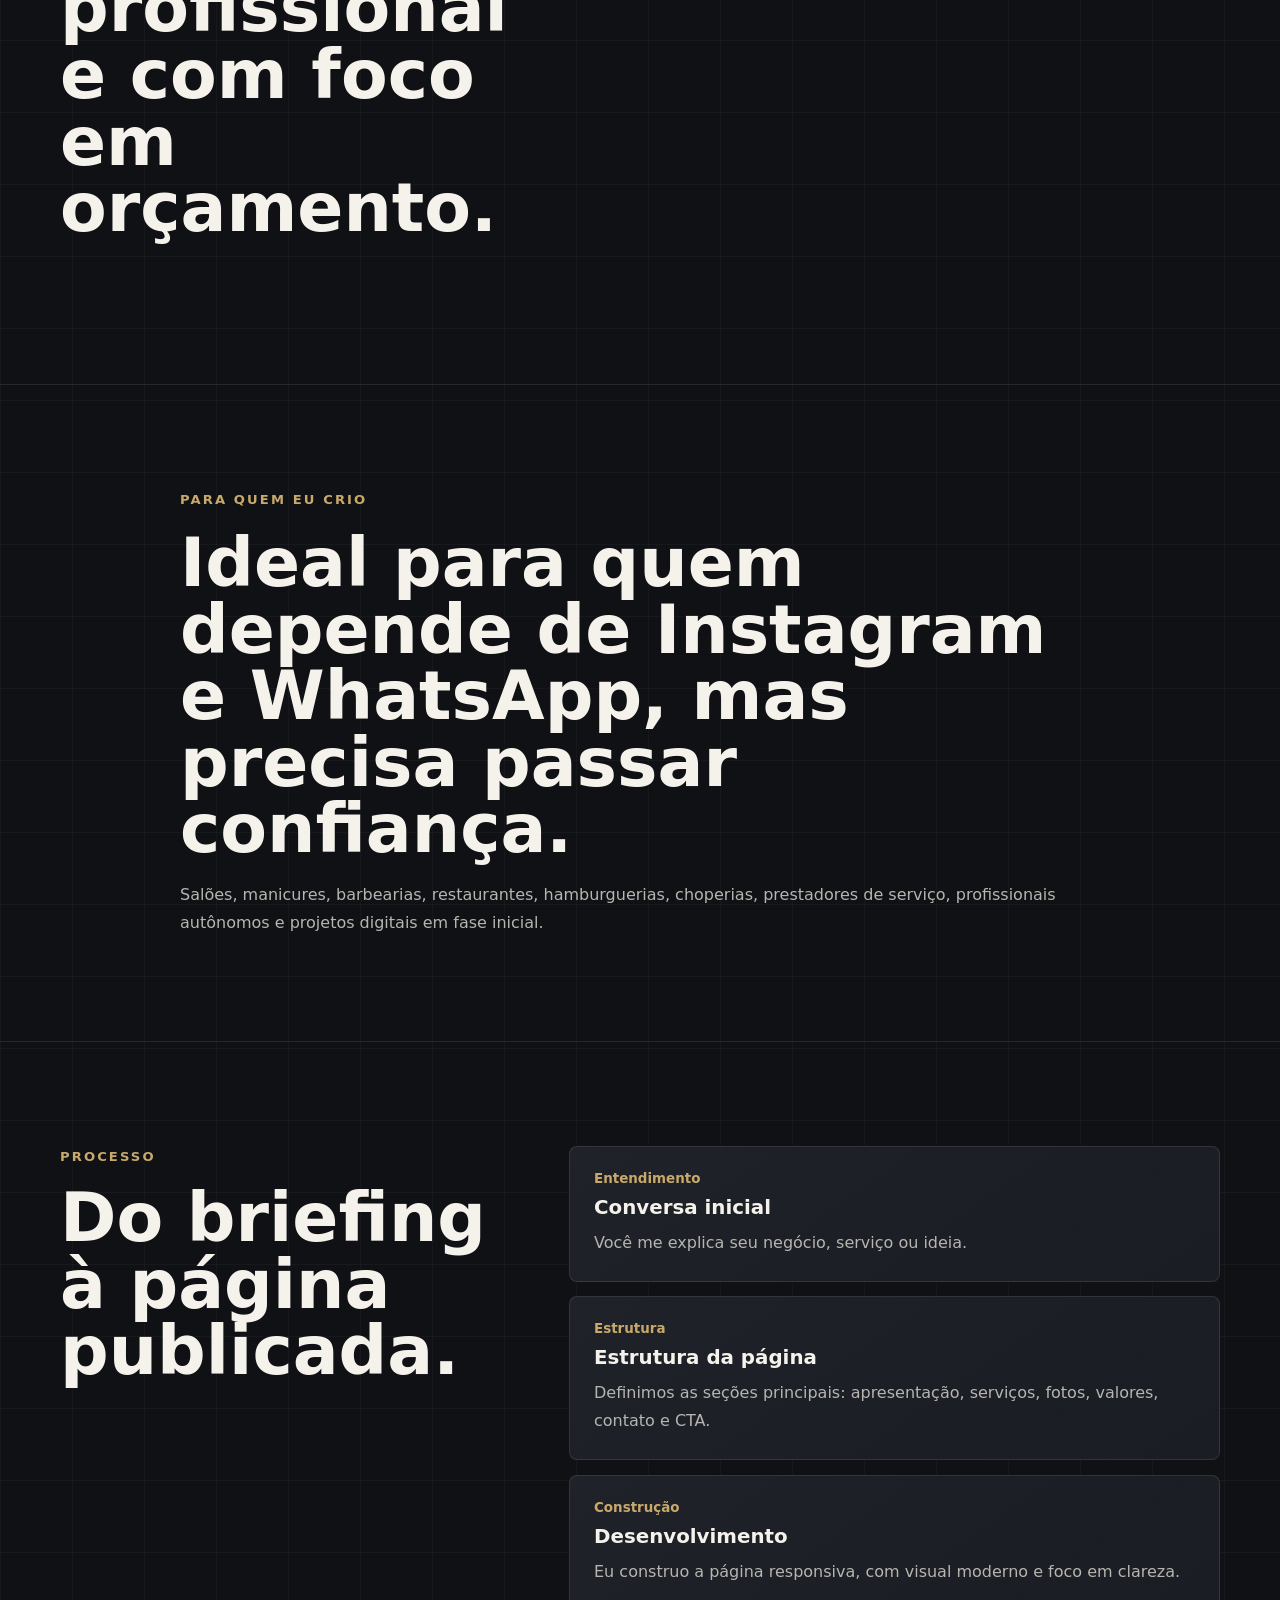
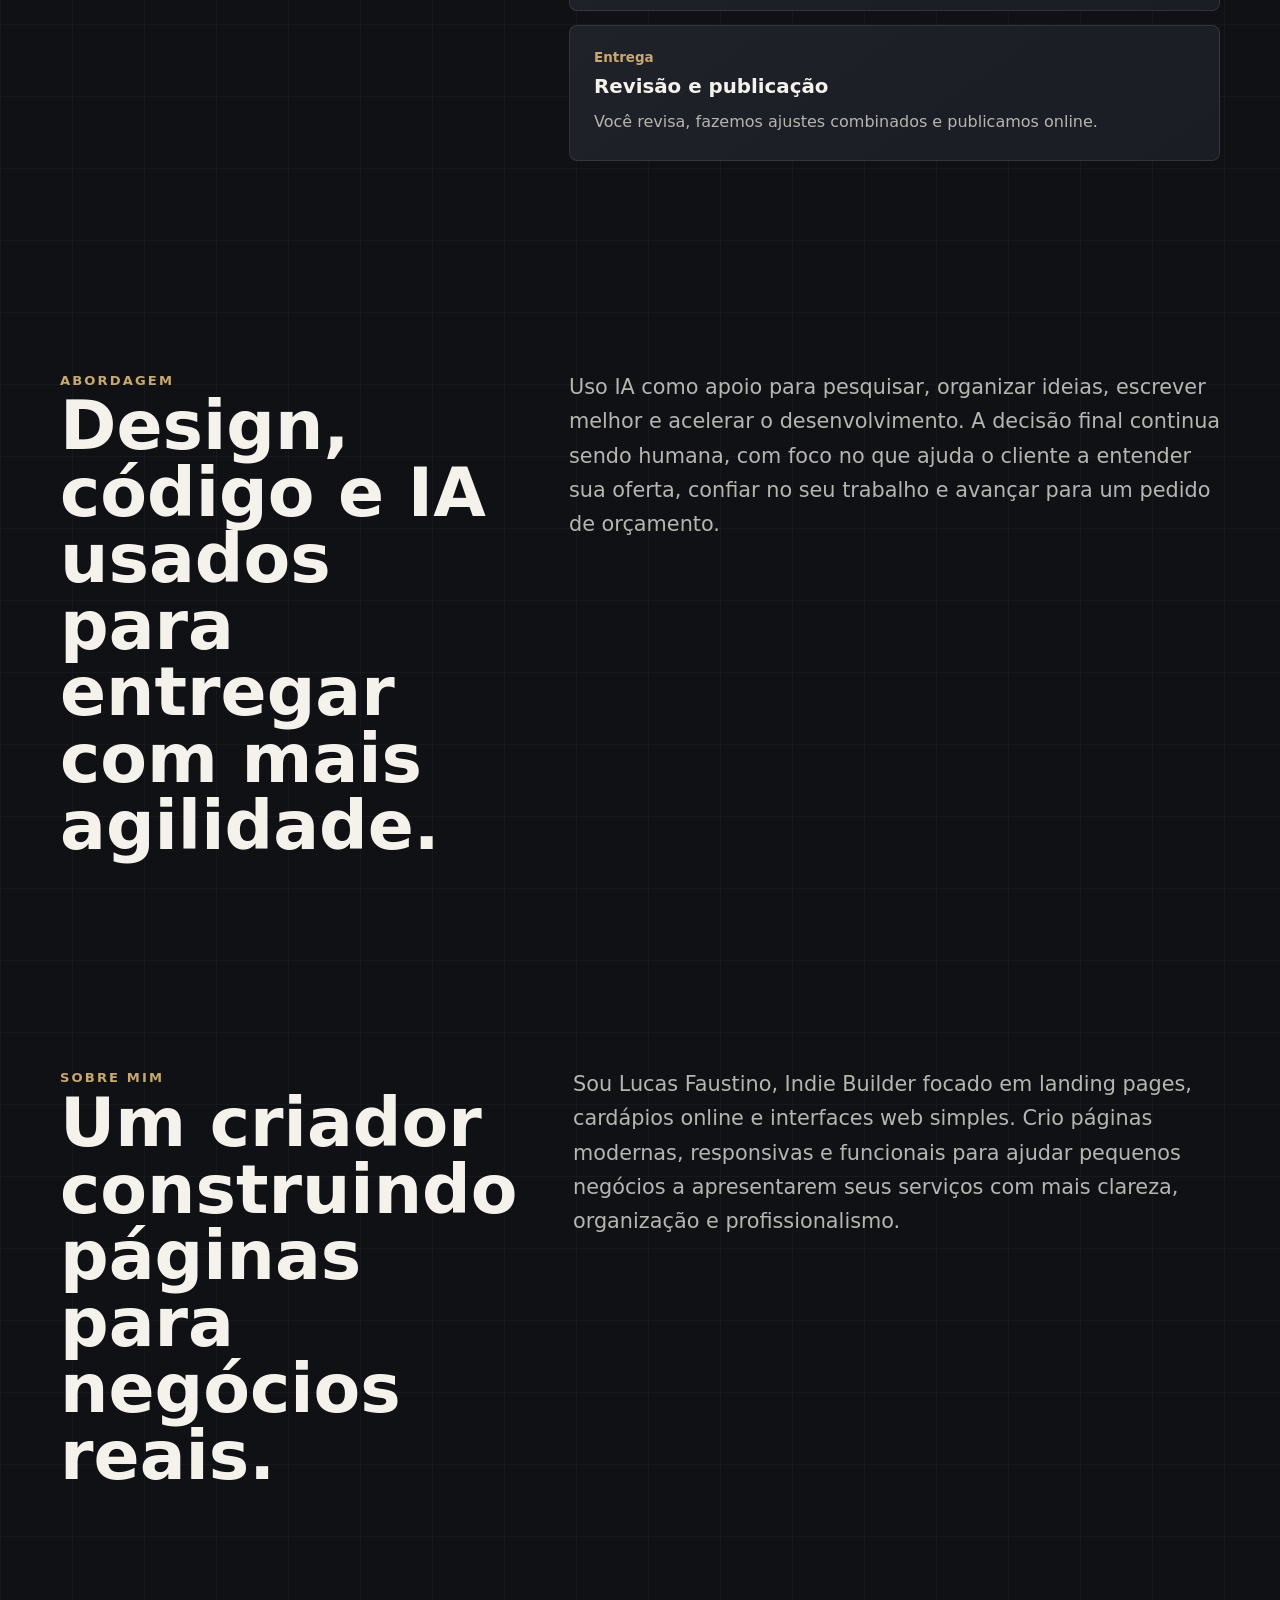
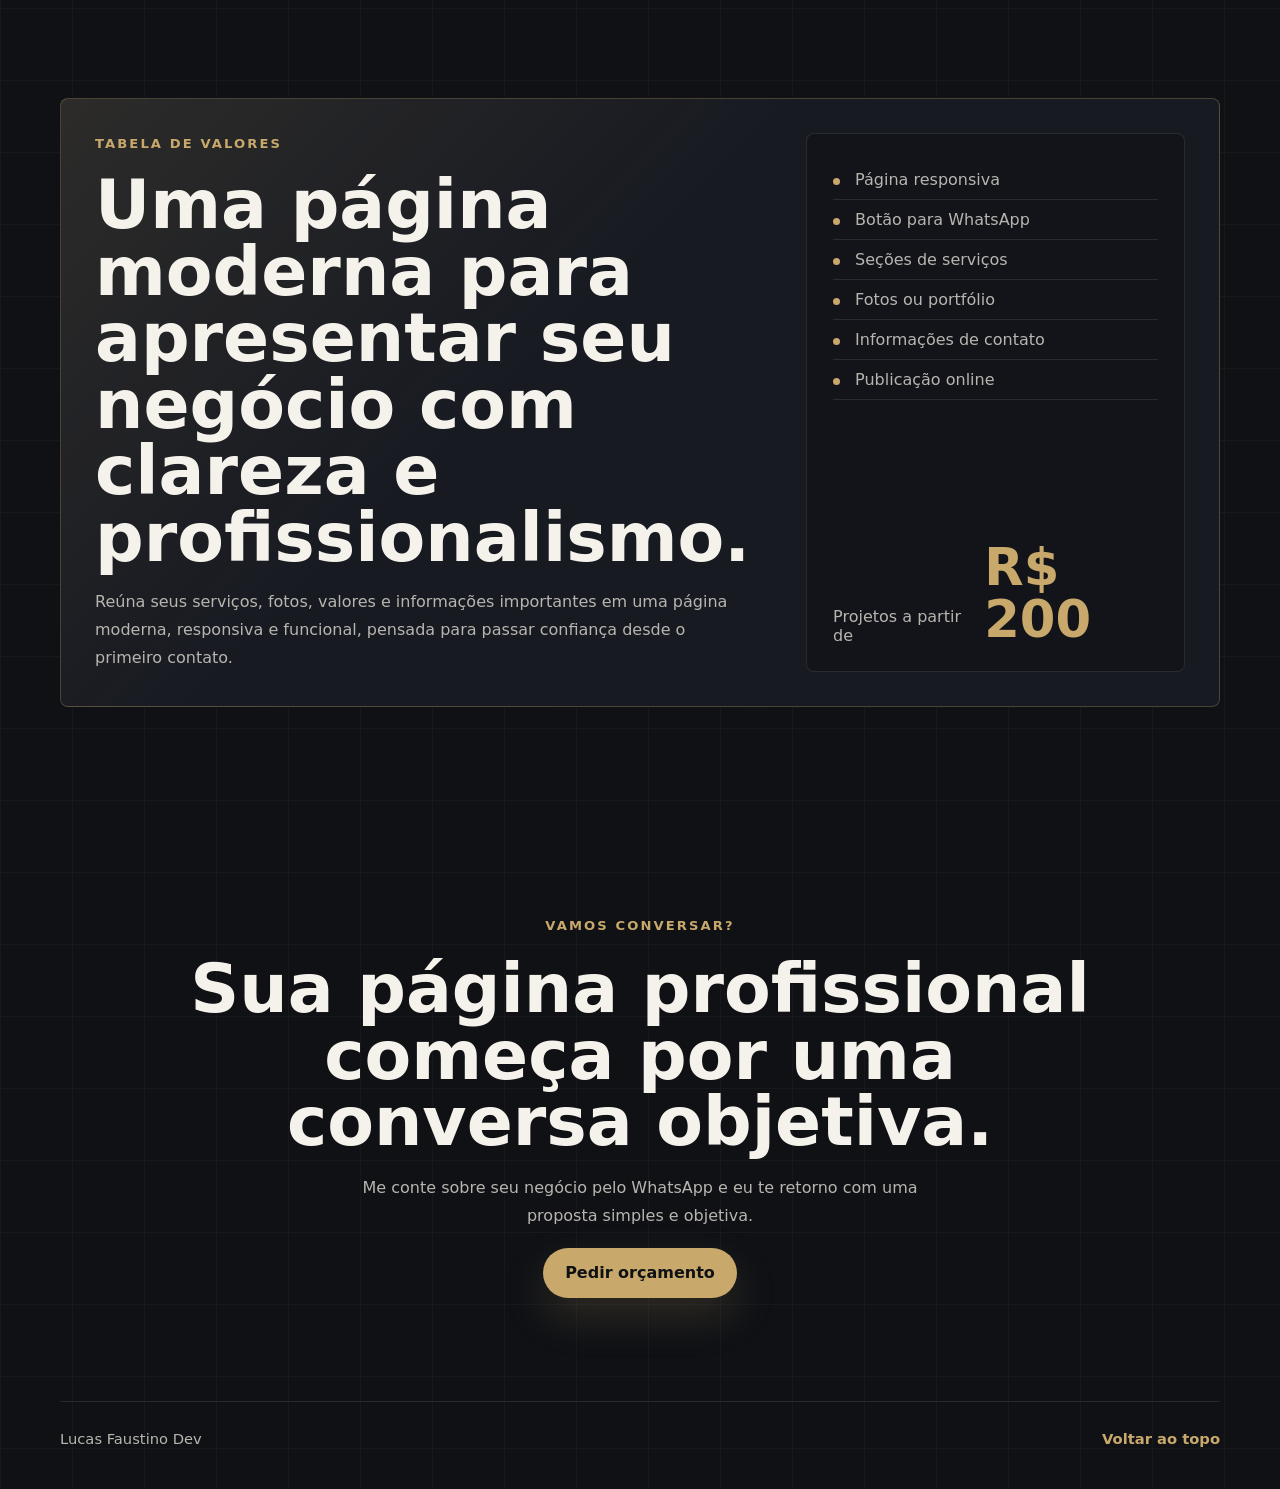
==== commit 373ee80e: "Refina copy e ajuste mobile da pagina" ====
--- a/index.html
+++ b/index.html
@@ -35,12 +35,11 @@
           <p class="eyebrow reveal">Indie Builder | Projetos web para pequenos negócios</p>
           <h1 class="reveal" data-delay="80">LUCAS FAUSTINO</h1>
           <p class="hero-kicker reveal" data-delay="140">
-            Páginas simples para apresentar seu negócio e receber pedidos de orçamento pelo WhatsApp.
+            Landing pages, cardápios online e interfaces simples para apresentar seu negócio com mais clareza.
           </p>
           <p class="hero-copy reveal" data-delay="200">
-            Crio landing pages, cardápios online e interfaces leves para salões, barbearias,
-            restaurantes e prestadores de serviço que precisam apresentar melhor o que vendem,
-            explicar valores e receber contatos com menos enrolação.
+            Crio páginas modernas, responsivas e funcionais para pequenos negócios que precisam
+            organizar suas informações, passar confiança e facilitar pedidos de orçamento pelo WhatsApp.
           </p>
 
           <div class="hero-actions reveal" data-delay="260">
@@ -55,7 +54,7 @@
         <div class="container">
           <div class="section-heading reveal">
             <p class="eyebrow">Portfólio</p>
-            <h2>Exemplos de páginas que ajudam o cliente a entender e chamar.</h2>
+            <h2>Exemplos de páginas para apresentar seu negócio com mais clareza e profissionalismo.</h2>
           </div>
 
           <div class="portfolio-grid">
@@ -148,7 +147,7 @@
         <div class="container split-layout">
           <div class="section-heading reveal">
             <p class="eyebrow">O que eu faço</p>
-            <h2>Serviços para quem quer explicar melhor o que vende e receber mais contatos.</h2>
+            <h2>Serviços para apresentar seu negócio de forma prática, profissional e com foco em orçamento.</h2>
           </div>
 
           <div class="service-list">
@@ -183,7 +182,7 @@
       <section class="section-band audience">
         <div class="container audience-inner reveal">
           <p class="eyebrow">Para quem eu crio</p>
-          <h2>Ideal para quem depende de Instagram e WhatsApp, mas precisa passar mais confiança.</h2>
+          <h2>Ideal para quem depende de Instagram e WhatsApp, mas precisa passar confiança.</h2>
           <p>
             Salões, manicures, barbearias, restaurantes, hamburguerias, choperias,
             prestadores de serviço, profissionais autônomos e projetos digitais em fase inicial.
@@ -232,7 +231,7 @@
           <p class="large-text reveal">
             Uso IA como apoio para pesquisar, organizar ideias, escrever melhor e acelerar o
             desenvolvimento. A decisão final continua sendo humana, com foco no que ajuda o
-            cliente a entender, confiar e chamar.
+            cliente a entender sua oferta, confiar no seu trabalho e avançar para um pedido de orçamento.
           </p>
         </div>
       </section>
@@ -244,9 +243,9 @@
             <h2>Um criador construindo páginas para negócios reais.</h2>
           </div>
           <p class="large-text reveal">
-            Sou Lucas Faustino, Indie Builder focado em landing pages, cardápios online e interfaces
-            web simples. Meu objetivo é ajudar pequenos negócios a apresentarem seus serviços
-            com clareza e receberem contatos pelo WhatsApp.
+            Sou Lucas Faustino, Indie Builder focado em landing pages, cardápios online e interfaces web simples.
+            Crio páginas modernas, responsivas e funcionais para ajudar pequenos negócios a apresentarem seus
+            serviços com mais clareza, organização e profissionalismo.
           </p>
         </div>
       </section>
@@ -255,10 +254,10 @@
         <div class="container offer-layout reveal">
           <div>
             <p class="eyebrow">Tabela de Valores</p>
-            <h2>Um projeto objetivo para apresentar seu negócio e receber orçamentos.</h2>
+            <h2>Uma página moderna para apresentar seu negócio com clareza e profissionalismo.</h2>
             <p>
-              Uma página profissional para reunir informações importantes, mostrar seus serviços
-              e facilitar o primeiro contato com clientes interessados.
+              Reúna seus serviços, fotos, valores e informações importantes em uma página moderna,
+              responsiva e funcional, pensada para passar confiança desde o primeiro contato.
             </p>
           </div>
 
@@ -282,8 +281,8 @@
       <section class="section-band final-cta" id="contato">
         <div class="container reveal">
           <p class="eyebrow">Vamos conversar?</p>
-          <h2>Quer saber quanto fica uma página para o seu negócio?</h2>
-          <p>Me chama no WhatsApp, me conta o que você precisa e eu te passo um orçamento.</p>
+          <h2>Sua página profissional começa por uma conversa objetiva.</h2>
+          <p>Me conte sobre seu negócio pelo WhatsApp e eu te retorno com uma proposta simples e objetiva.</p>
           <a class="button primary" href="https://wa.me/5515996456543?text=Ol%C3%A1%2C%20Lucas%21%20Quero%20uma%20p%C3%A1gina%20para%20meu%20neg%C3%B3cio." target="_blank" rel="noopener noreferrer">
             Pedir orçamento
           </a>
--- a/styles.css
+++ b/styles.css
@@ -692,7 +692,11 @@
 
   .hero {
     padding-top: 84px;
-    padding-bottom: 54px;
+    padding-bottom: 46px;
+  }
+
+  .hero-inner {
+    gap: 18px;
   }
 
   .site-header {
@@ -706,11 +710,20 @@
   }
 
   h1 {
-    font-size: 4.2rem;
+    font-size: 3.75rem;
   }
 
   h2 {
-    font-size: 2.6rem;
+    font-size: 2.35rem;
+  }
+
+  .hero-kicker {
+    font-size: 1.34rem;
+  }
+
+  .hero-copy {
+    font-size: 1rem;
+    line-height: 1.62;
   }
 
   .hero-actions,
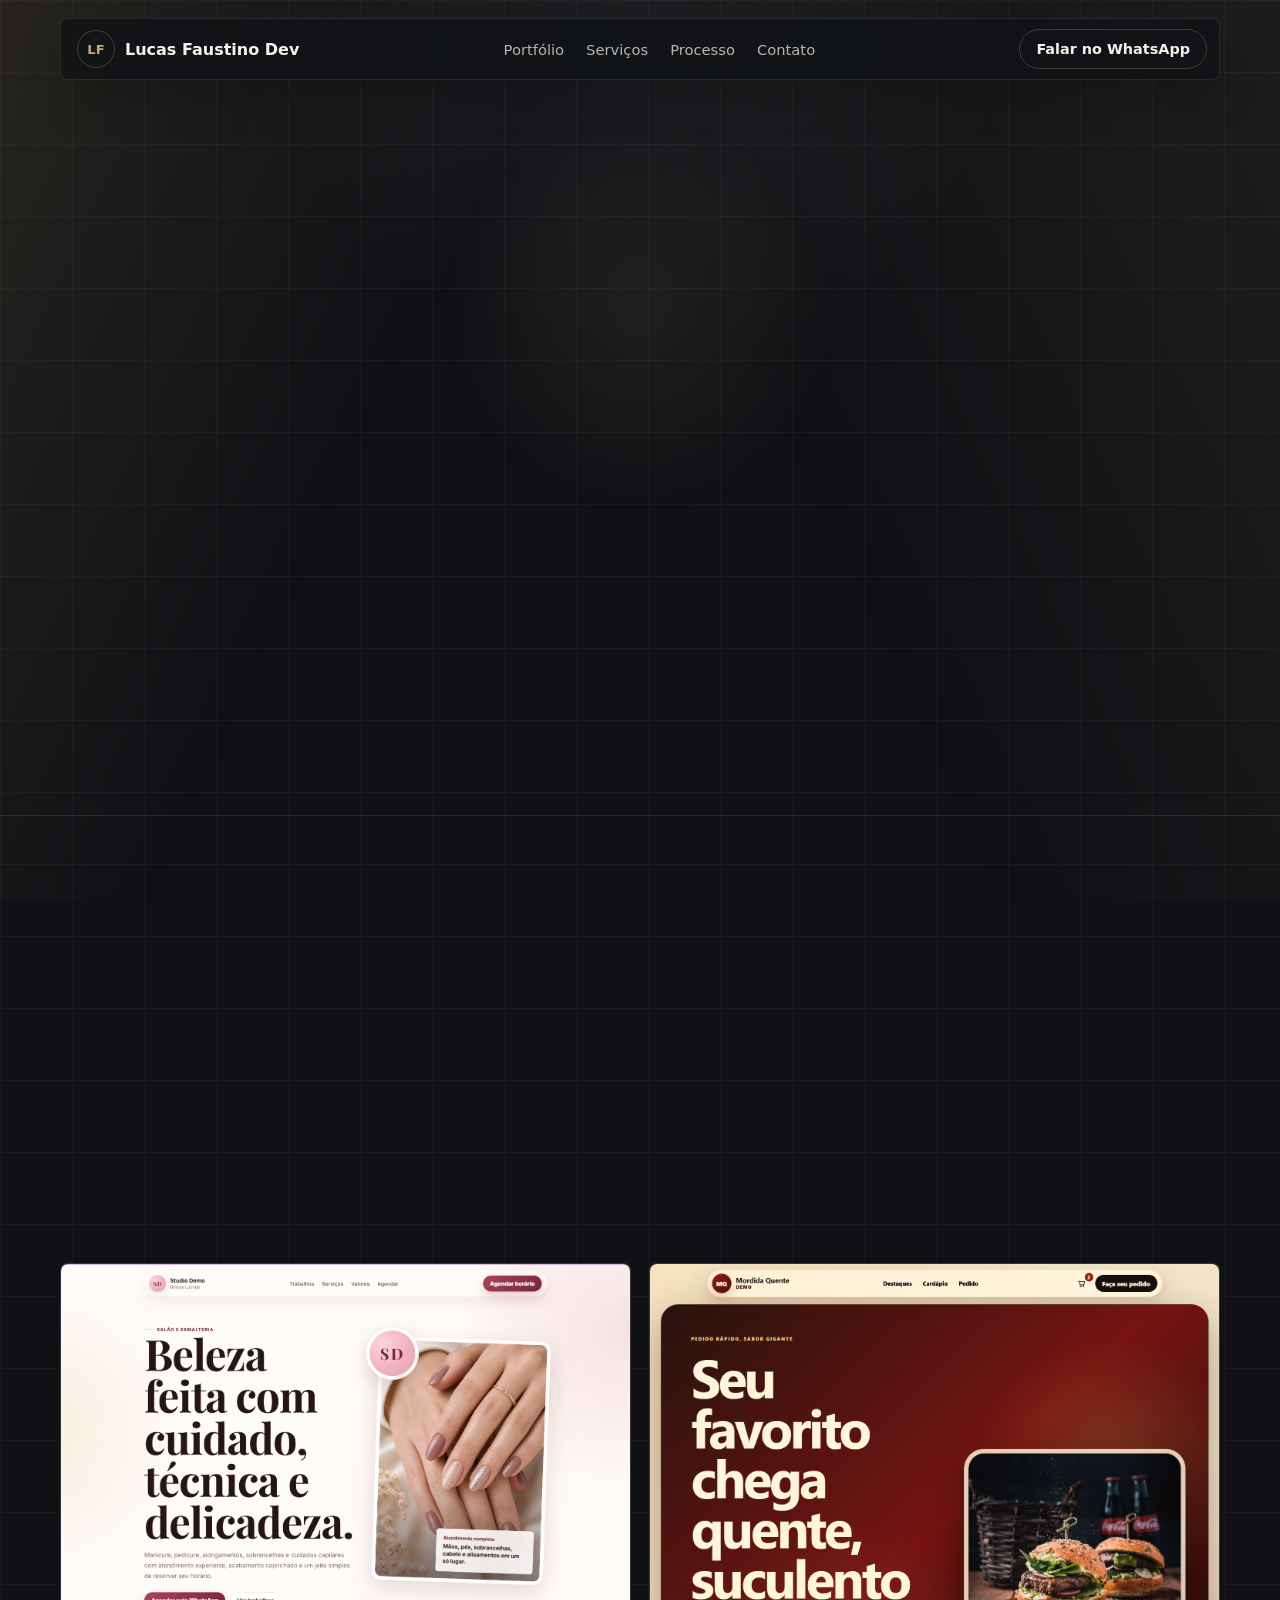
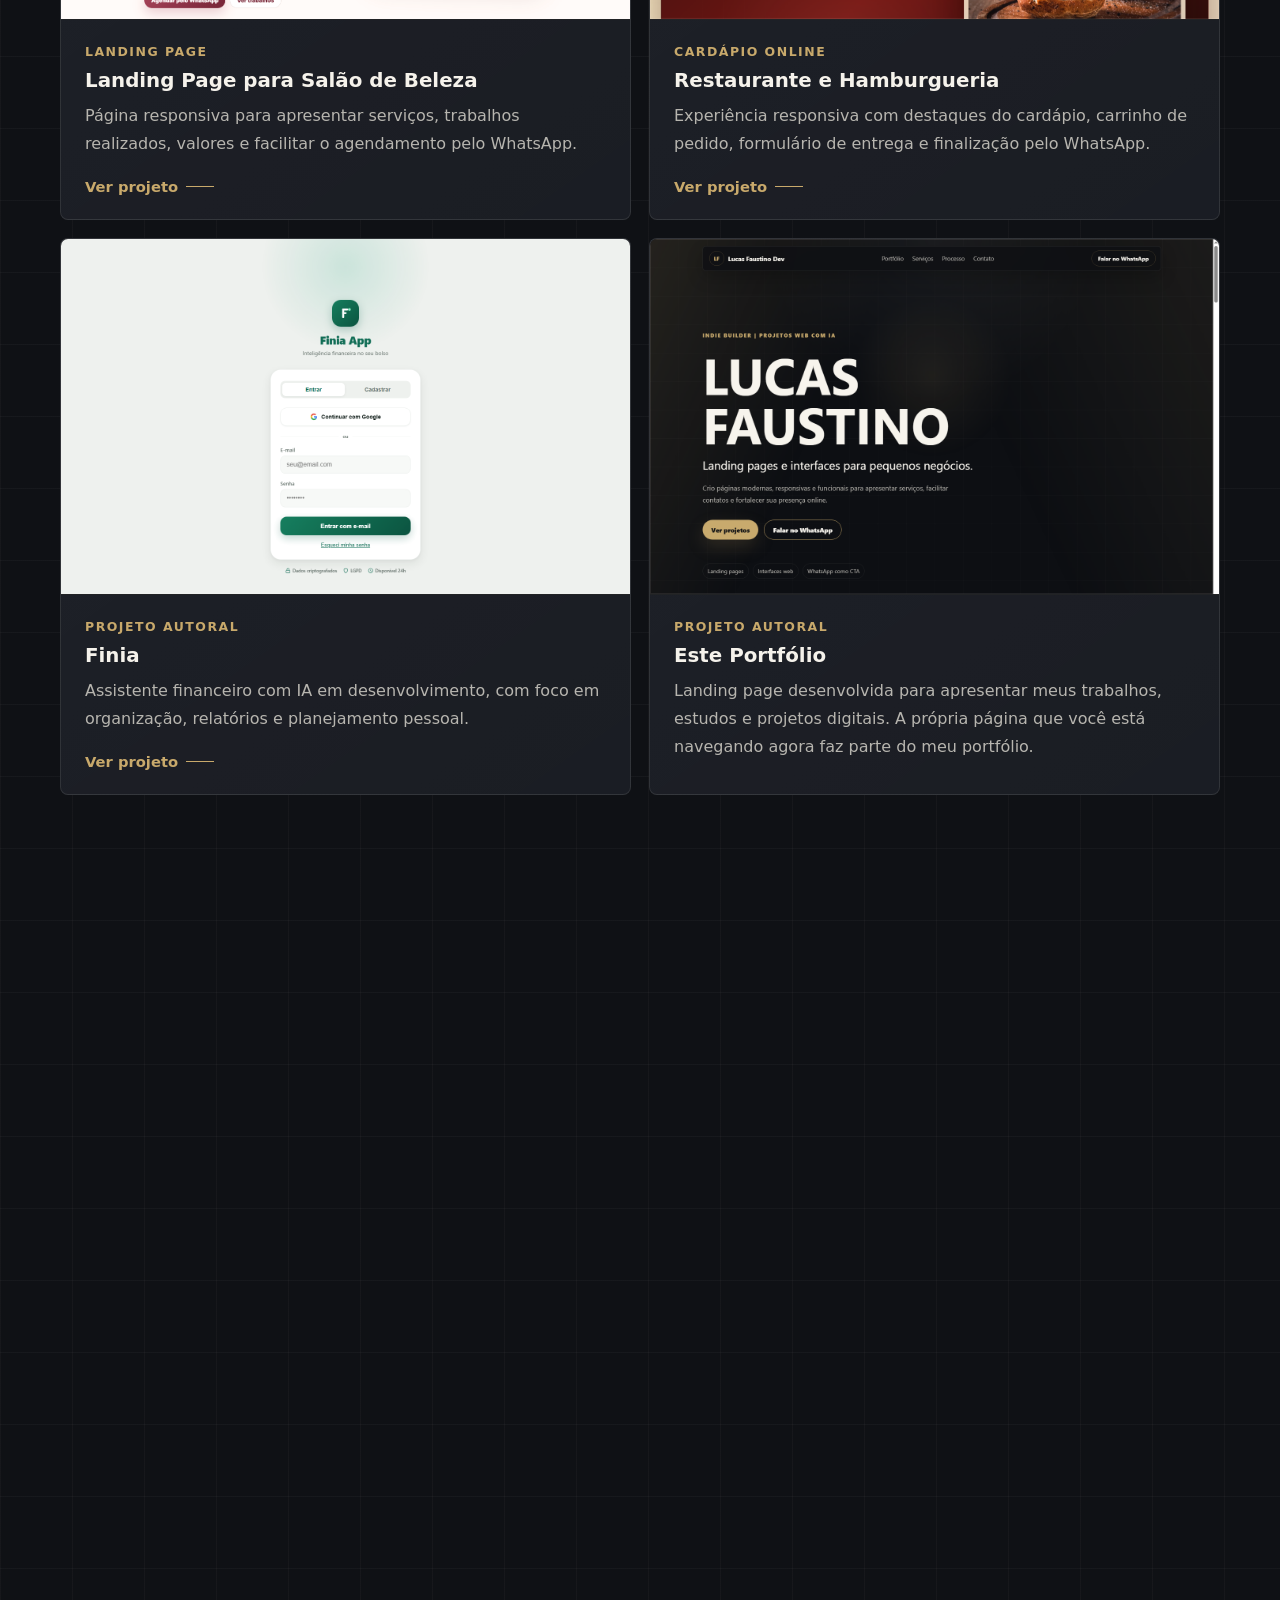
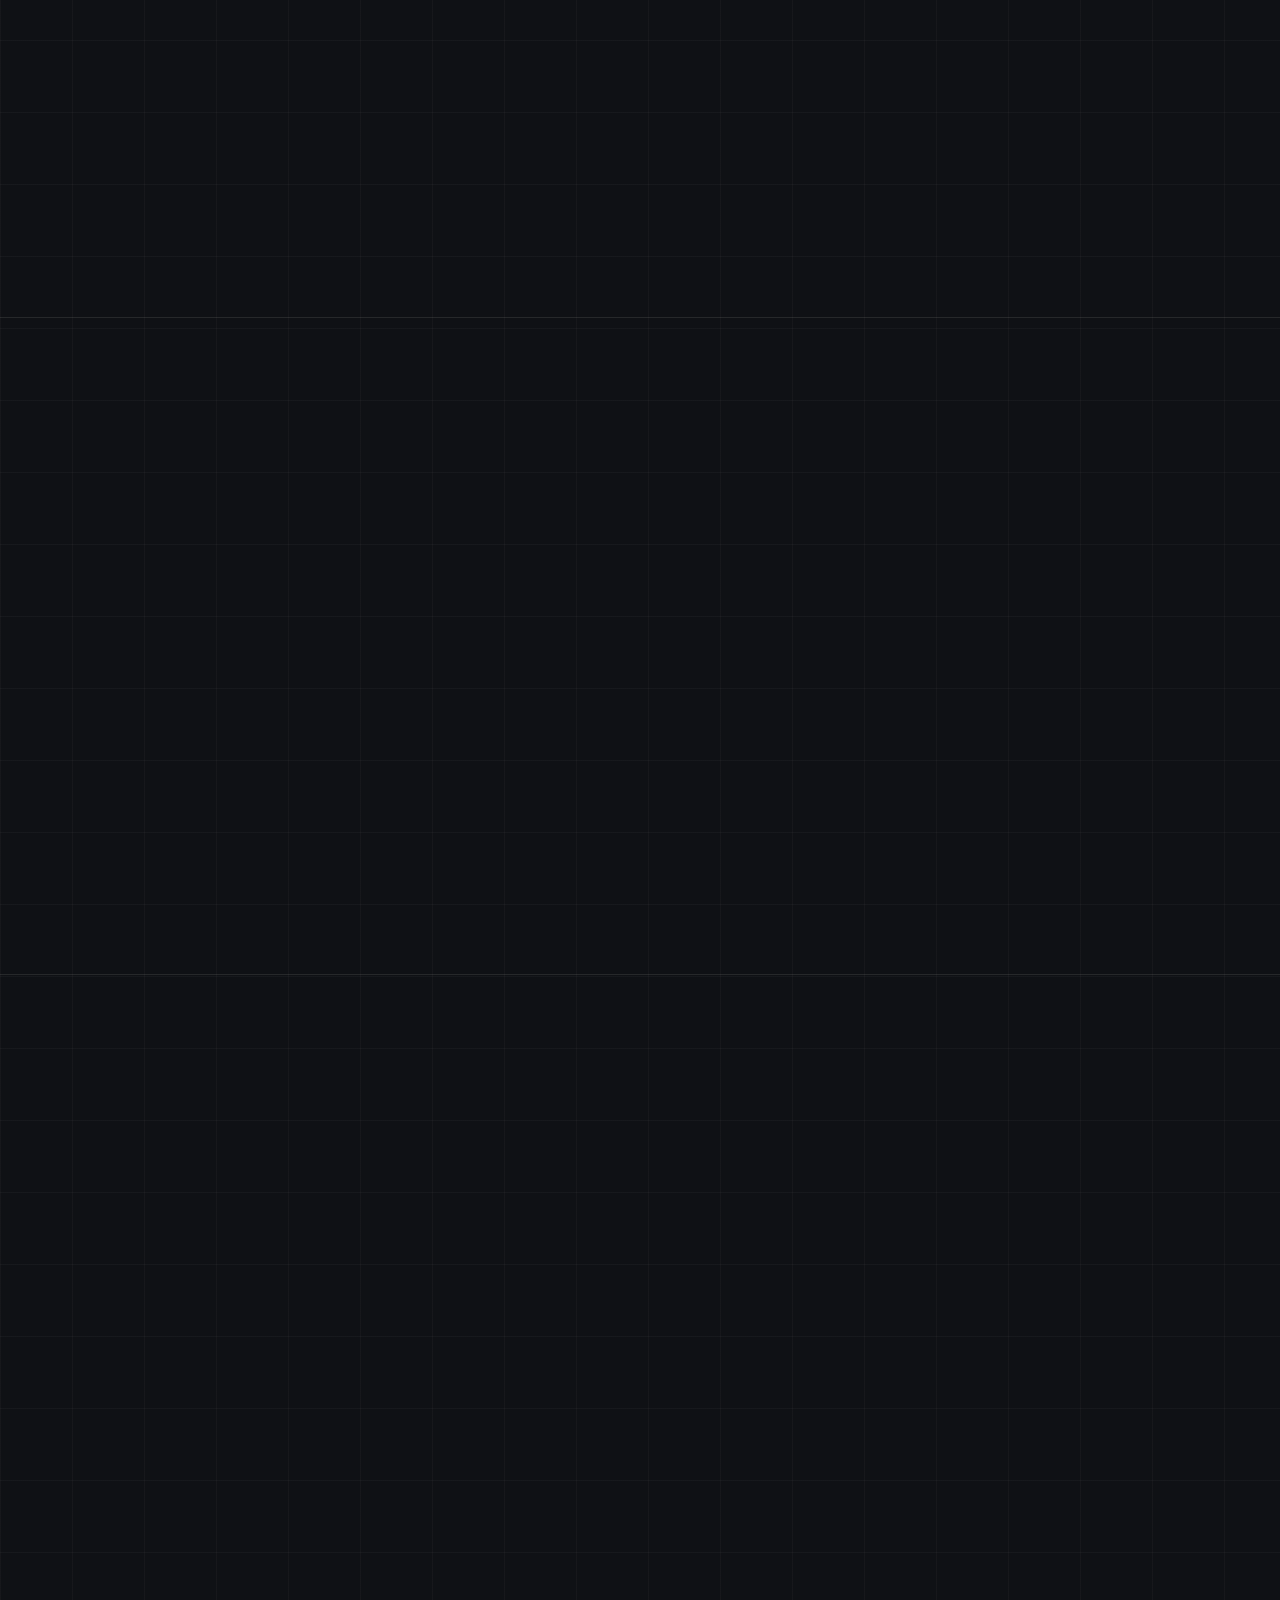
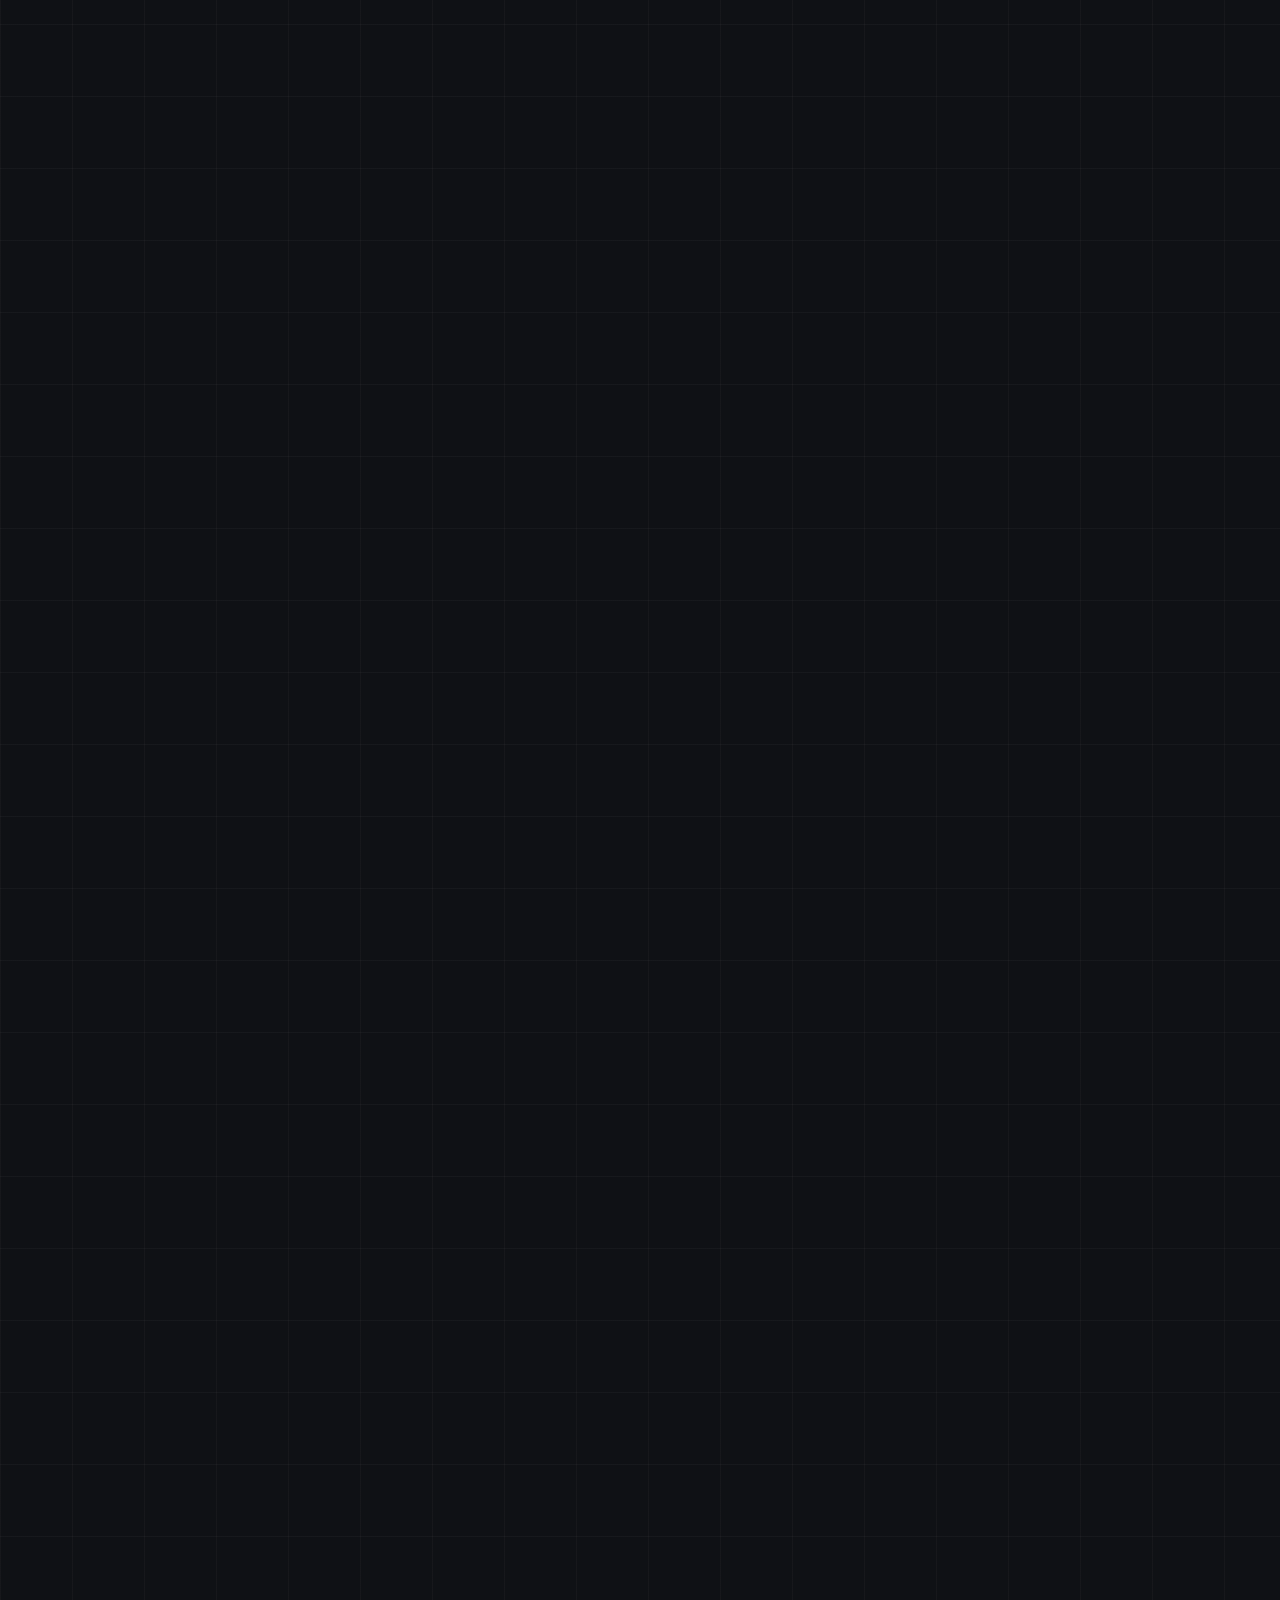
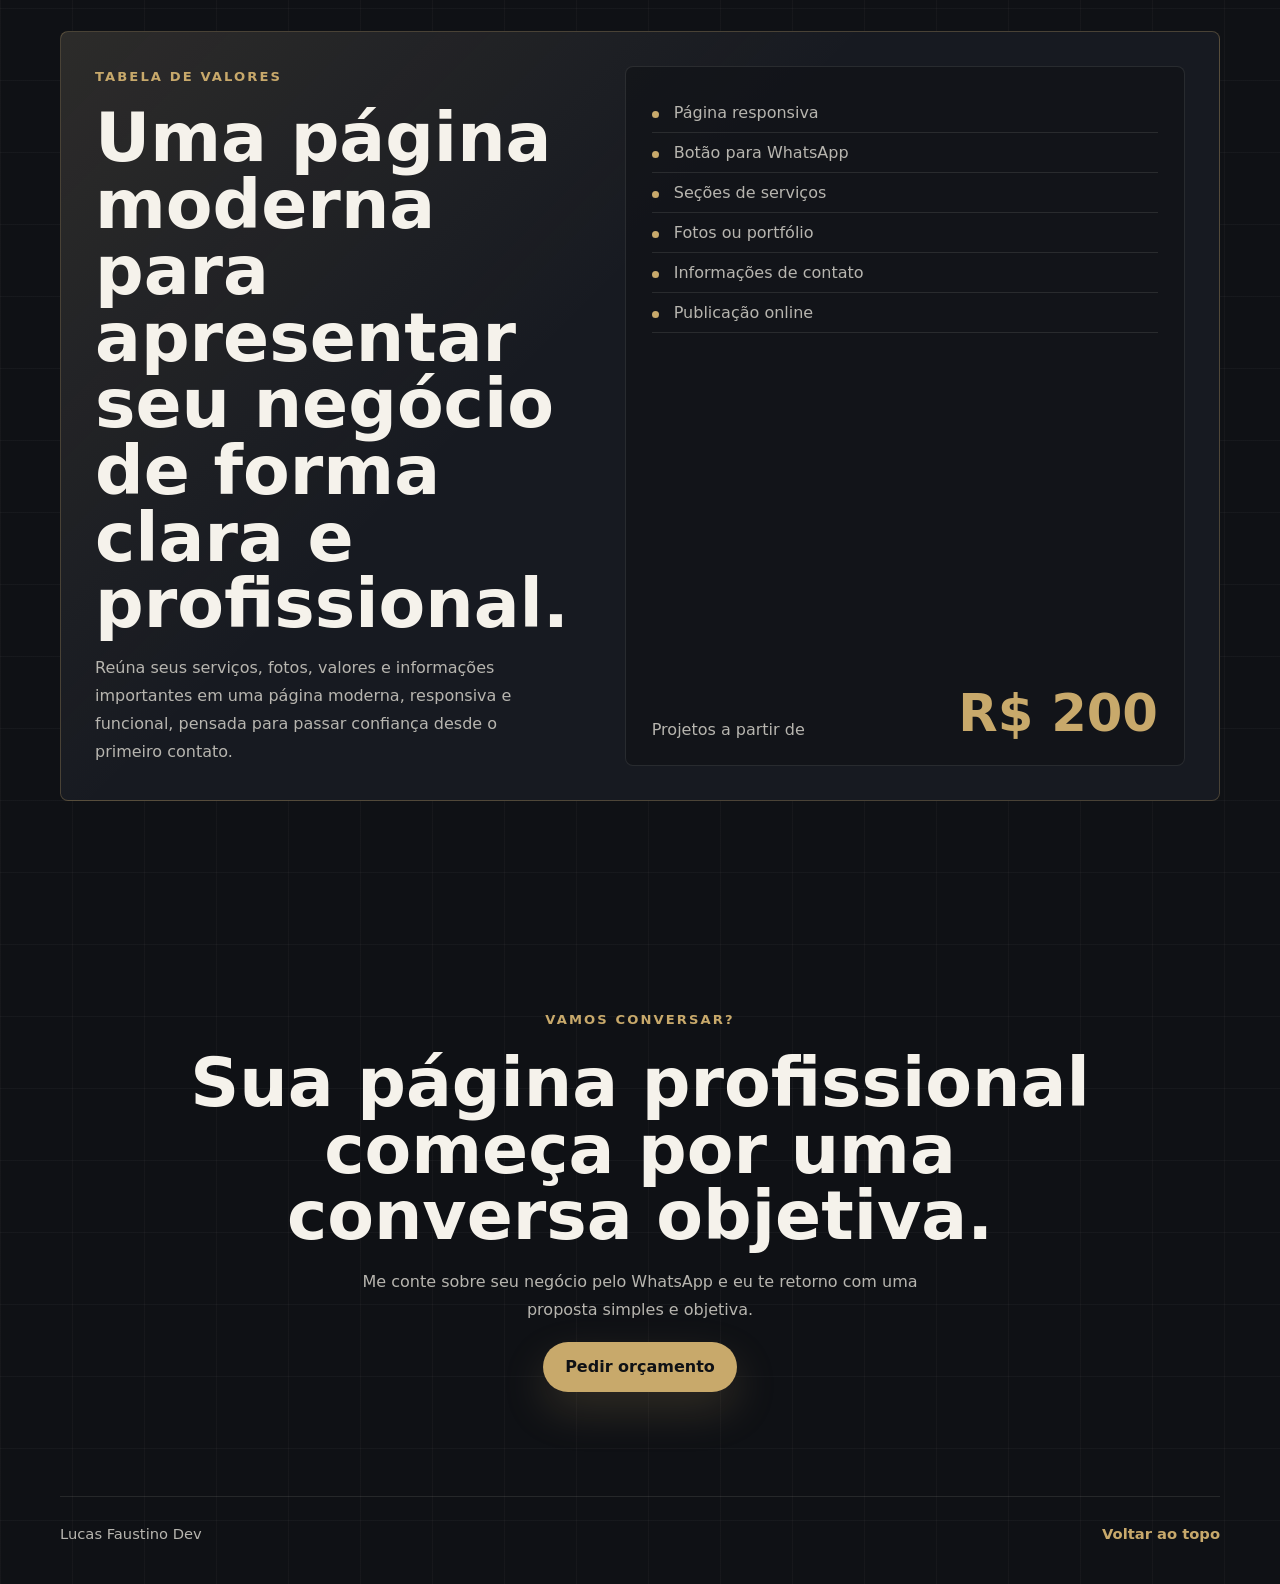
==== commit ad207fb3: "Ajusta copy e label mobile" ====
--- a/index.html
+++ b/index.html
@@ -54,7 +54,7 @@
         <div class="container">
           <div class="section-heading reveal">
             <p class="eyebrow">Portfólio</p>
-            <h2>Exemplos de páginas para apresentar seu negócio com mais clareza e profissionalismo.</h2>
+            <h2>Exemplos de páginas para apresentar seu negócio de forma clara e profissional.</h2>
           </div>
 
           <div class="portfolio-grid">
@@ -245,7 +245,7 @@
           <p class="large-text reveal">
             Sou Lucas Faustino, Indie Builder focado em landing pages, cardápios online e interfaces web simples.
             Crio páginas modernas, responsivas e funcionais para ajudar pequenos negócios a apresentarem seus
-            serviços com mais clareza, organização e profissionalismo.
+            serviços de forma clara, organizada e com uma presença mais confiável.
           </p>
         </div>
       </section>
@@ -254,7 +254,7 @@
         <div class="container offer-layout reveal">
           <div>
             <p class="eyebrow">Tabela de Valores</p>
-            <h2>Uma página moderna para apresentar seu negócio com clareza e profissionalismo.</h2>
+            <h2>Uma página moderna para apresentar seu negócio de forma clara e profissional.</h2>
             <p>
               Reúna seus serviços, fotos, valores e informações importantes em uma página moderna,
               responsiva e funcional, pensada para passar confiança desde o primeiro contato.
--- a/styles.css
+++ b/styles.css
@@ -703,6 +703,13 @@
     width: min(300px, calc(100% - 32px));
   }
 
+  .hero .eyebrow {
+    max-width: 300px;
+    font-size: 0.72rem;
+    letter-spacing: 0.13em;
+    line-height: 1.55;
+  }
+
   .brand-mark {
     width: 34px;
     height: 34px;
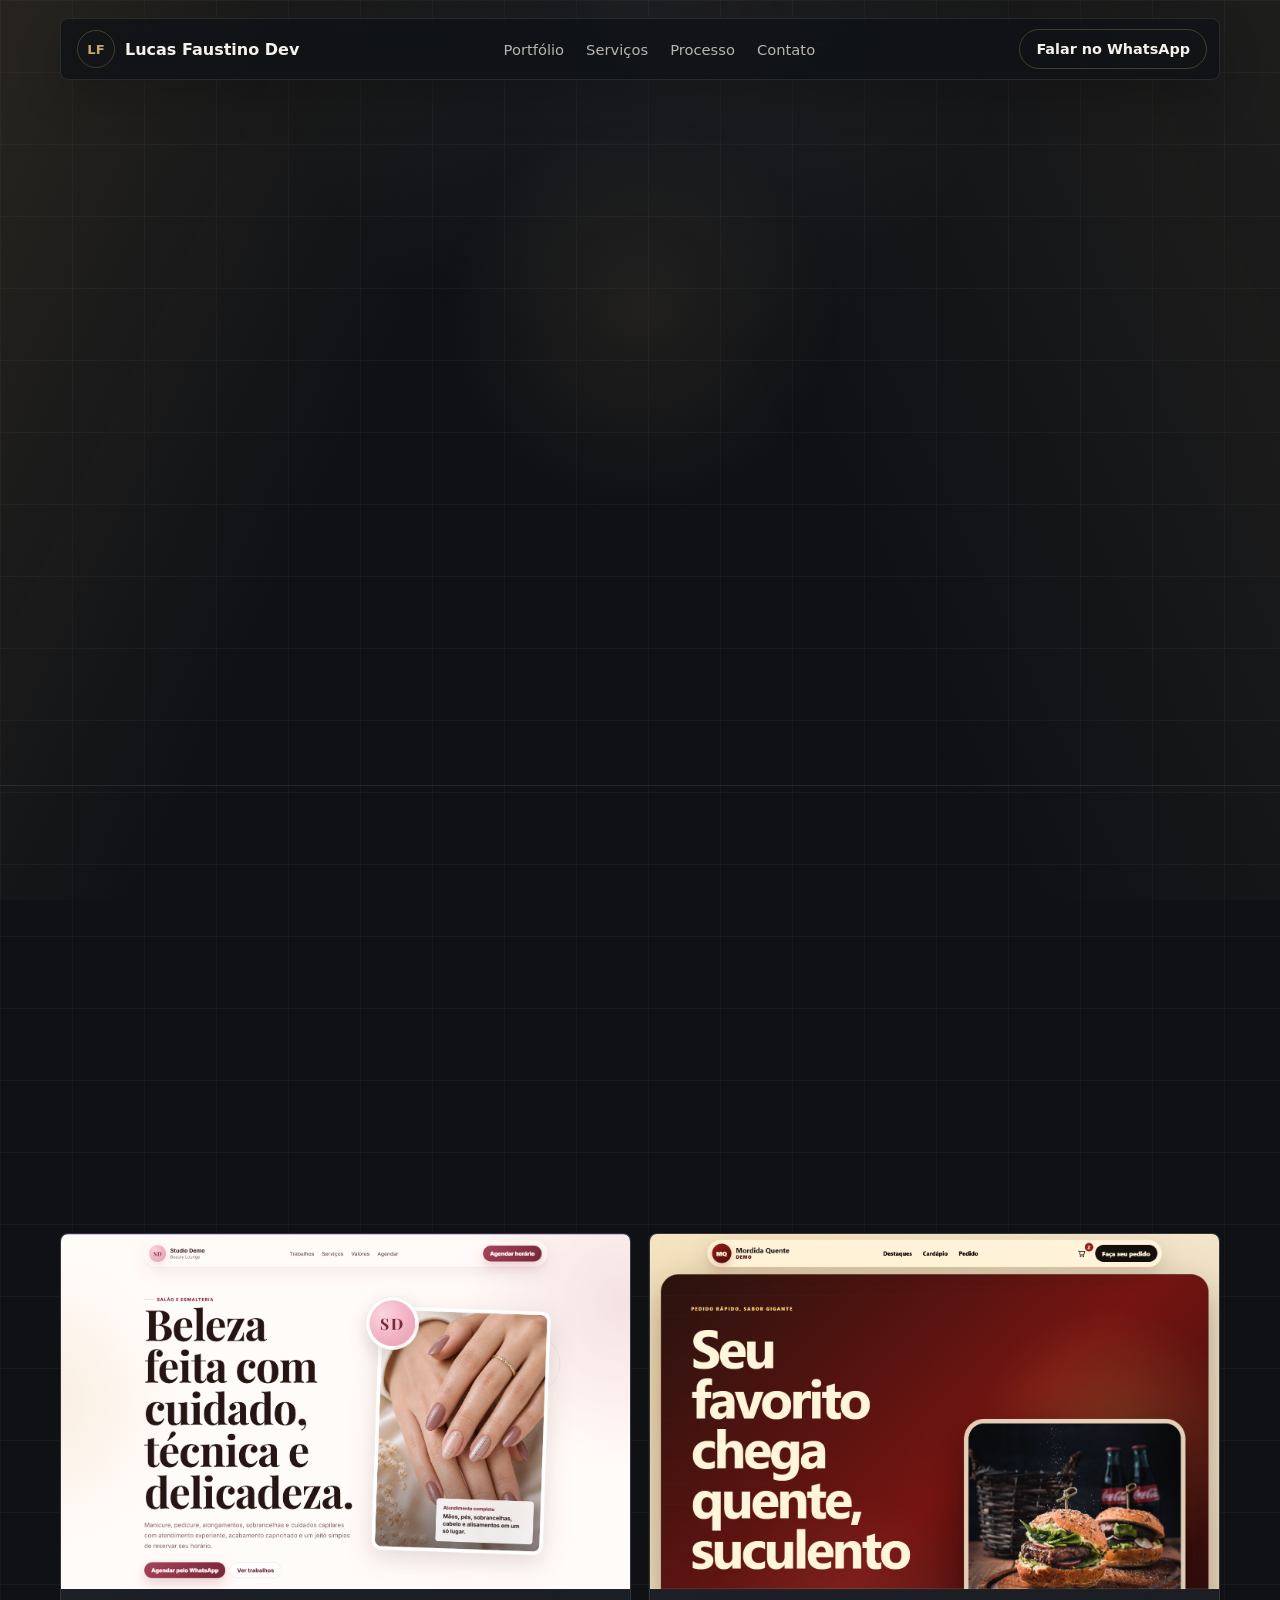
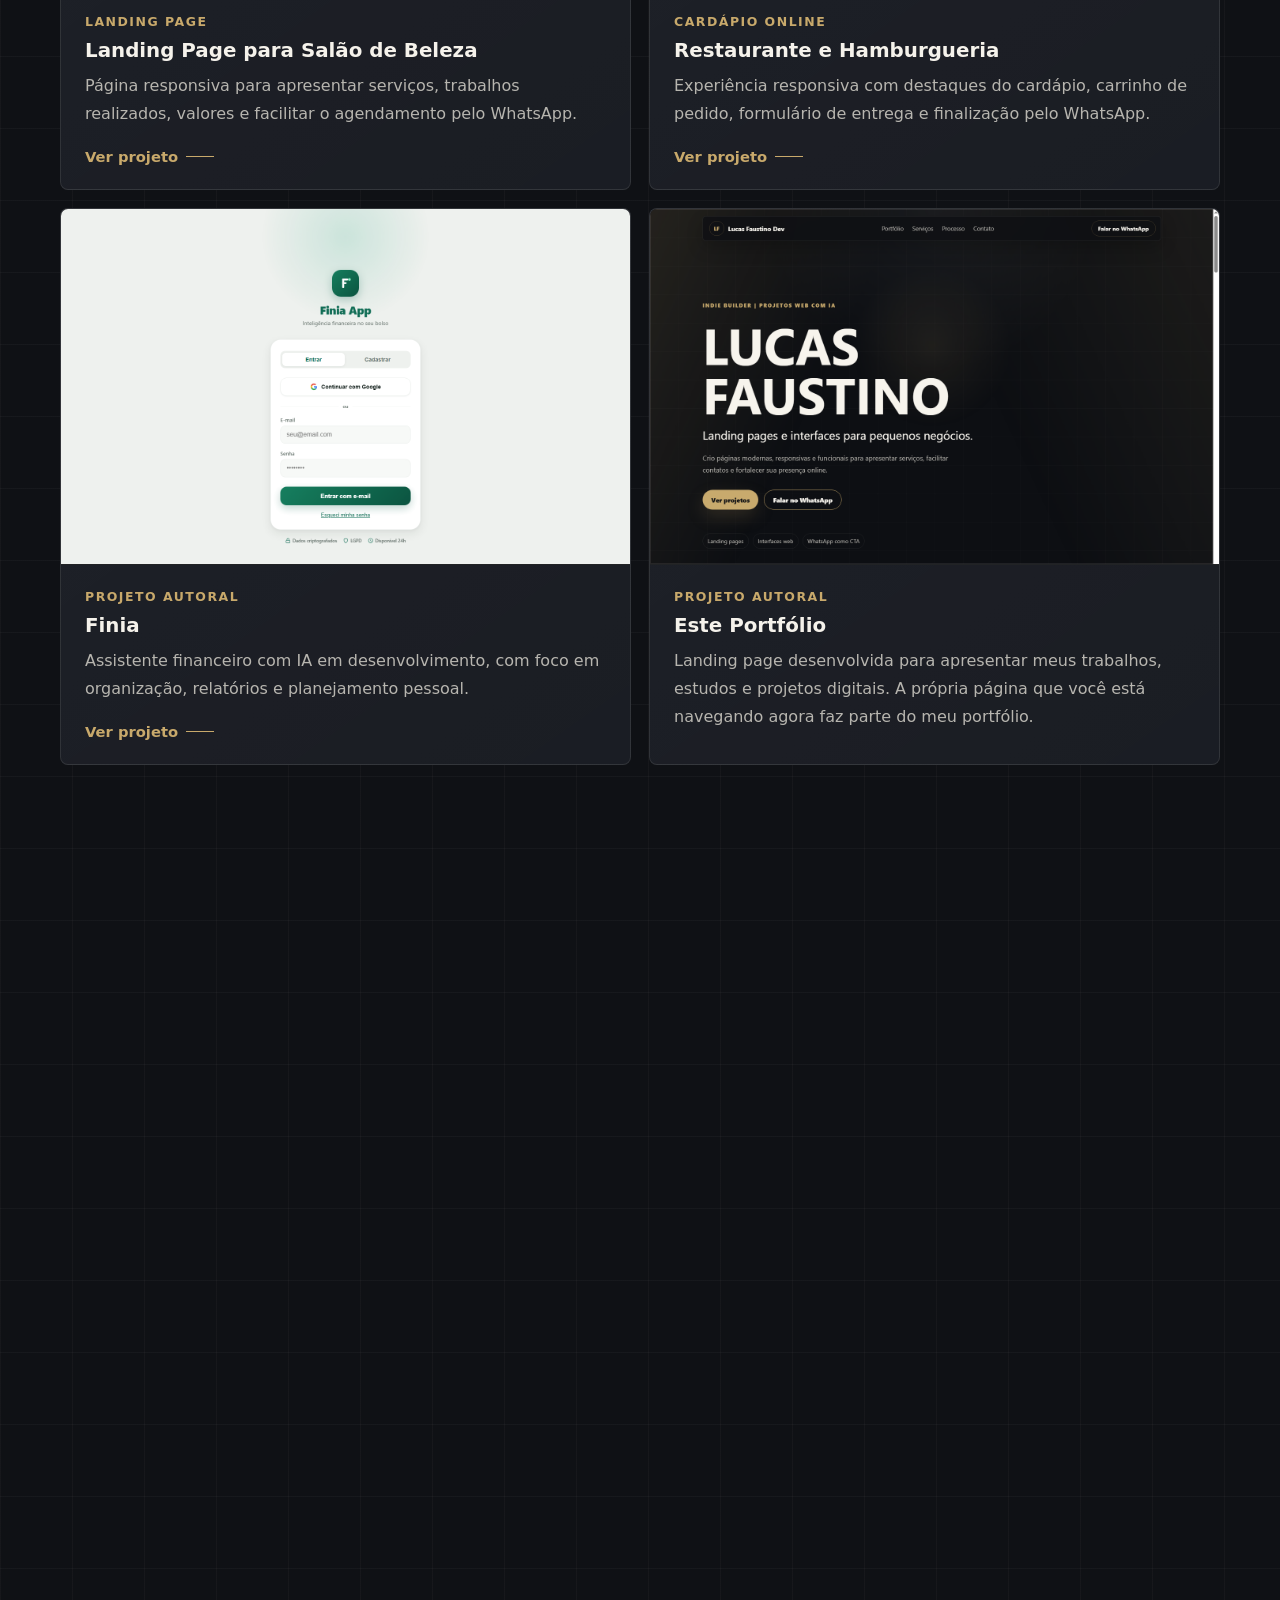
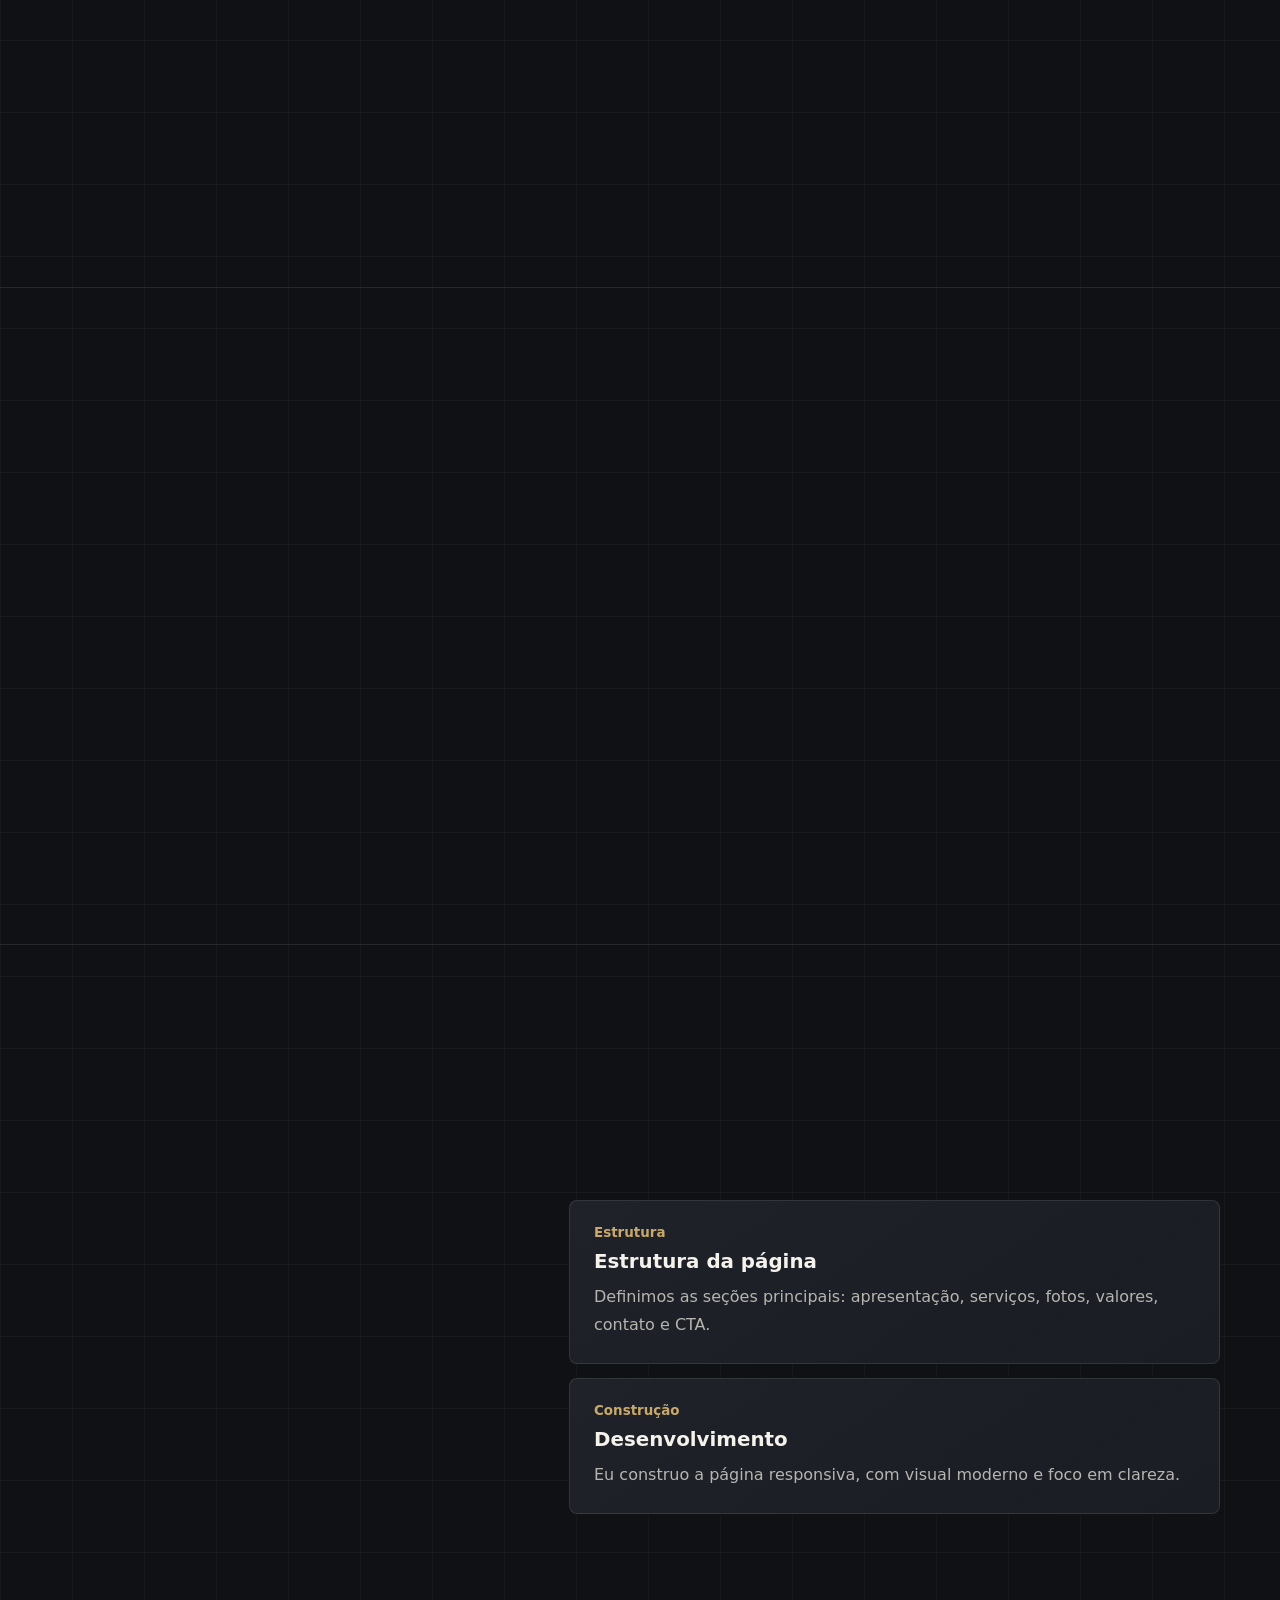
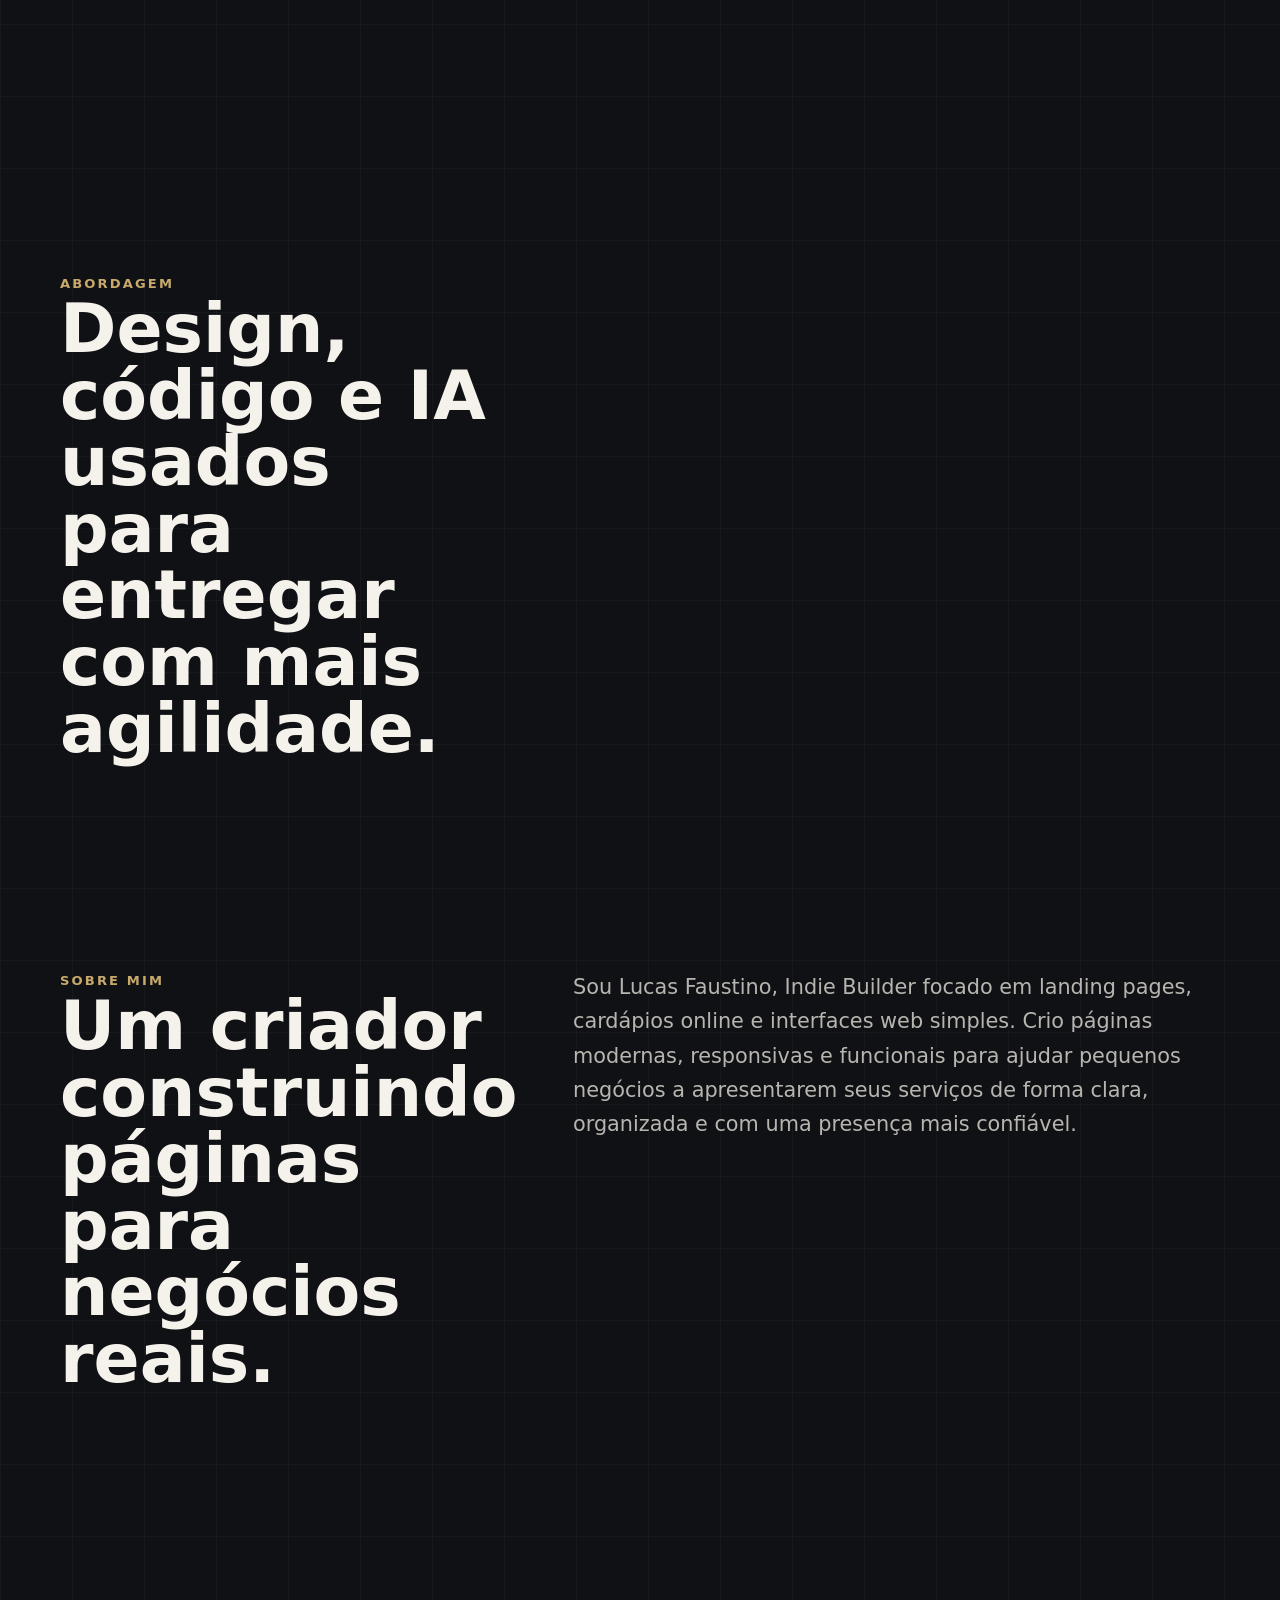
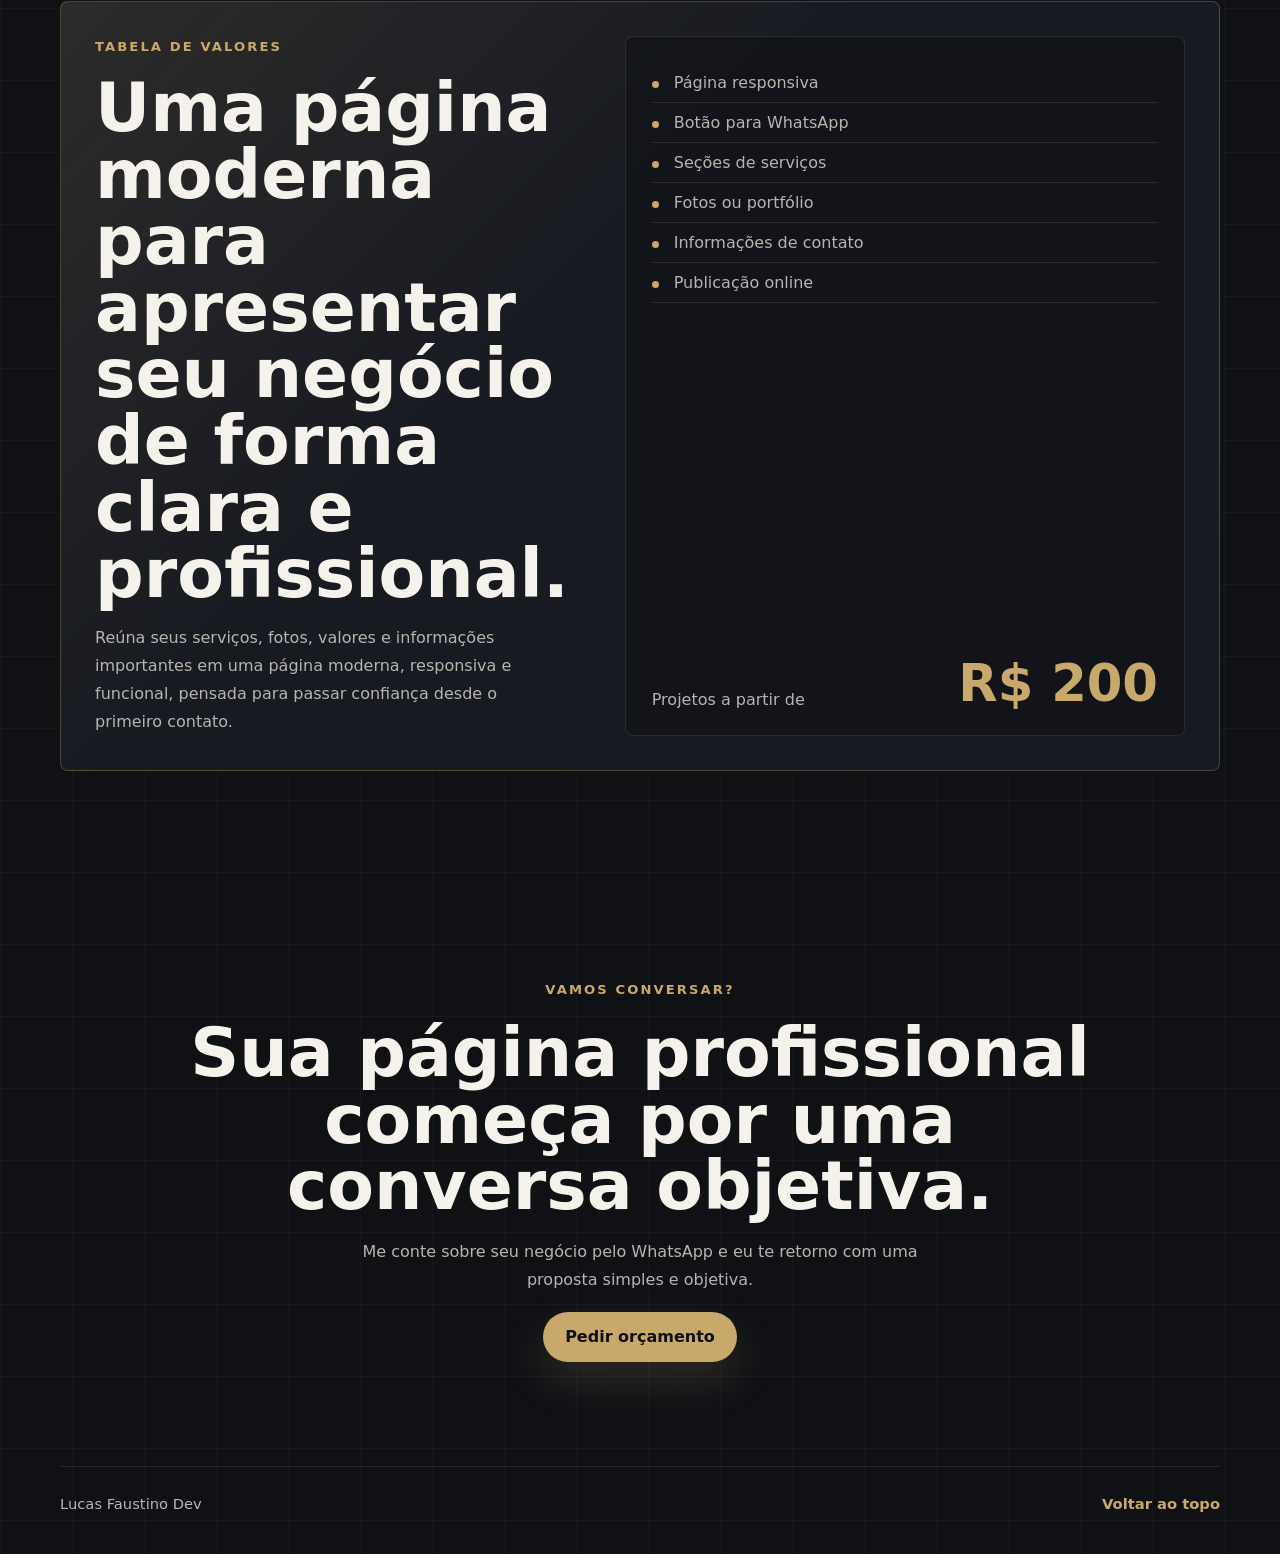
==== commit 63256e38: "Ajusta copy inicial da pagina" ====
--- a/index.html
+++ b/index.html
@@ -38,8 +38,8 @@
             Landing pages, cardápios online e interfaces simples para apresentar seu negócio com mais clareza.
           </p>
           <p class="hero-copy reveal" data-delay="200">
-            Crio páginas modernas, responsivas e funcionais para pequenos negócios que precisam
-            organizar suas informações, passar confiança e facilitar pedidos de orçamento pelo WhatsApp.
+            Landing pages, cardápios online e interfaces simples para pequenos negócios que querem
+            se apresentar melhor e facilitar o contato com clientes.
           </p>
 
           <div class="hero-actions reveal" data-delay="260">
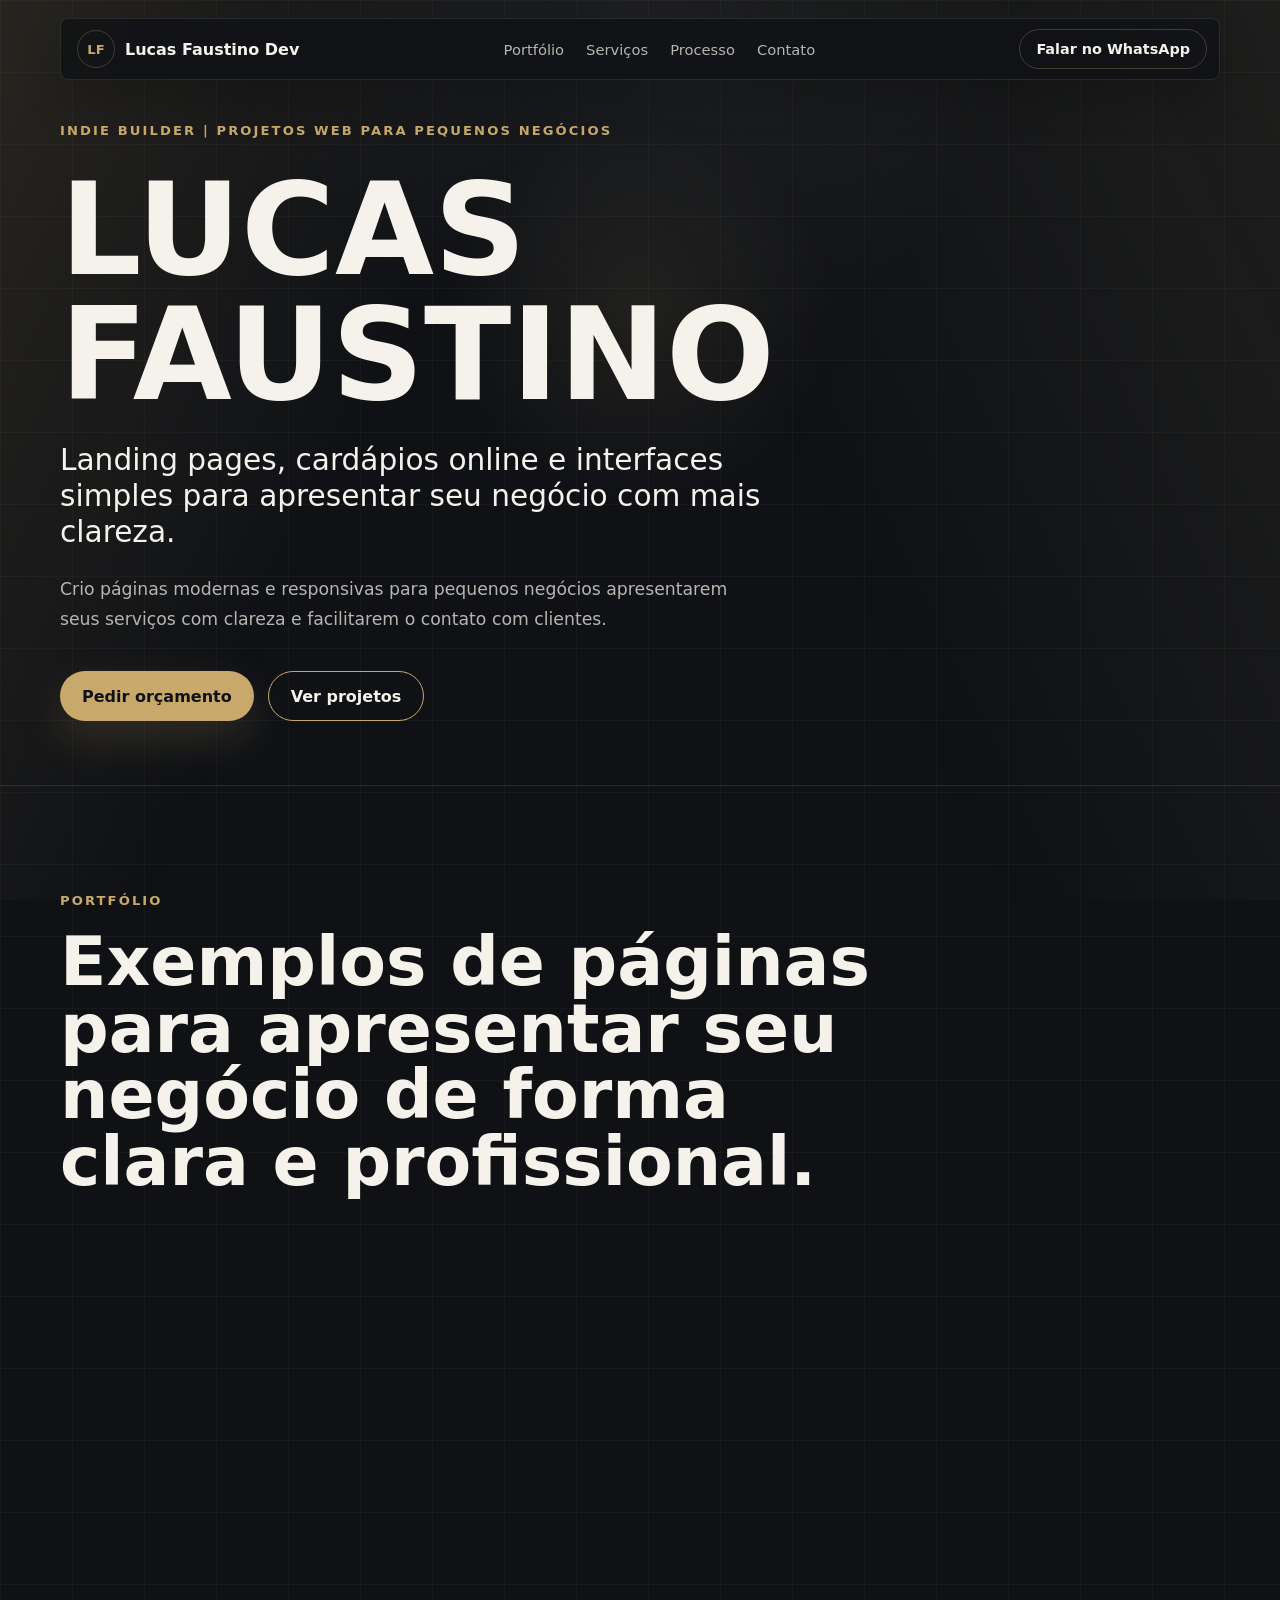
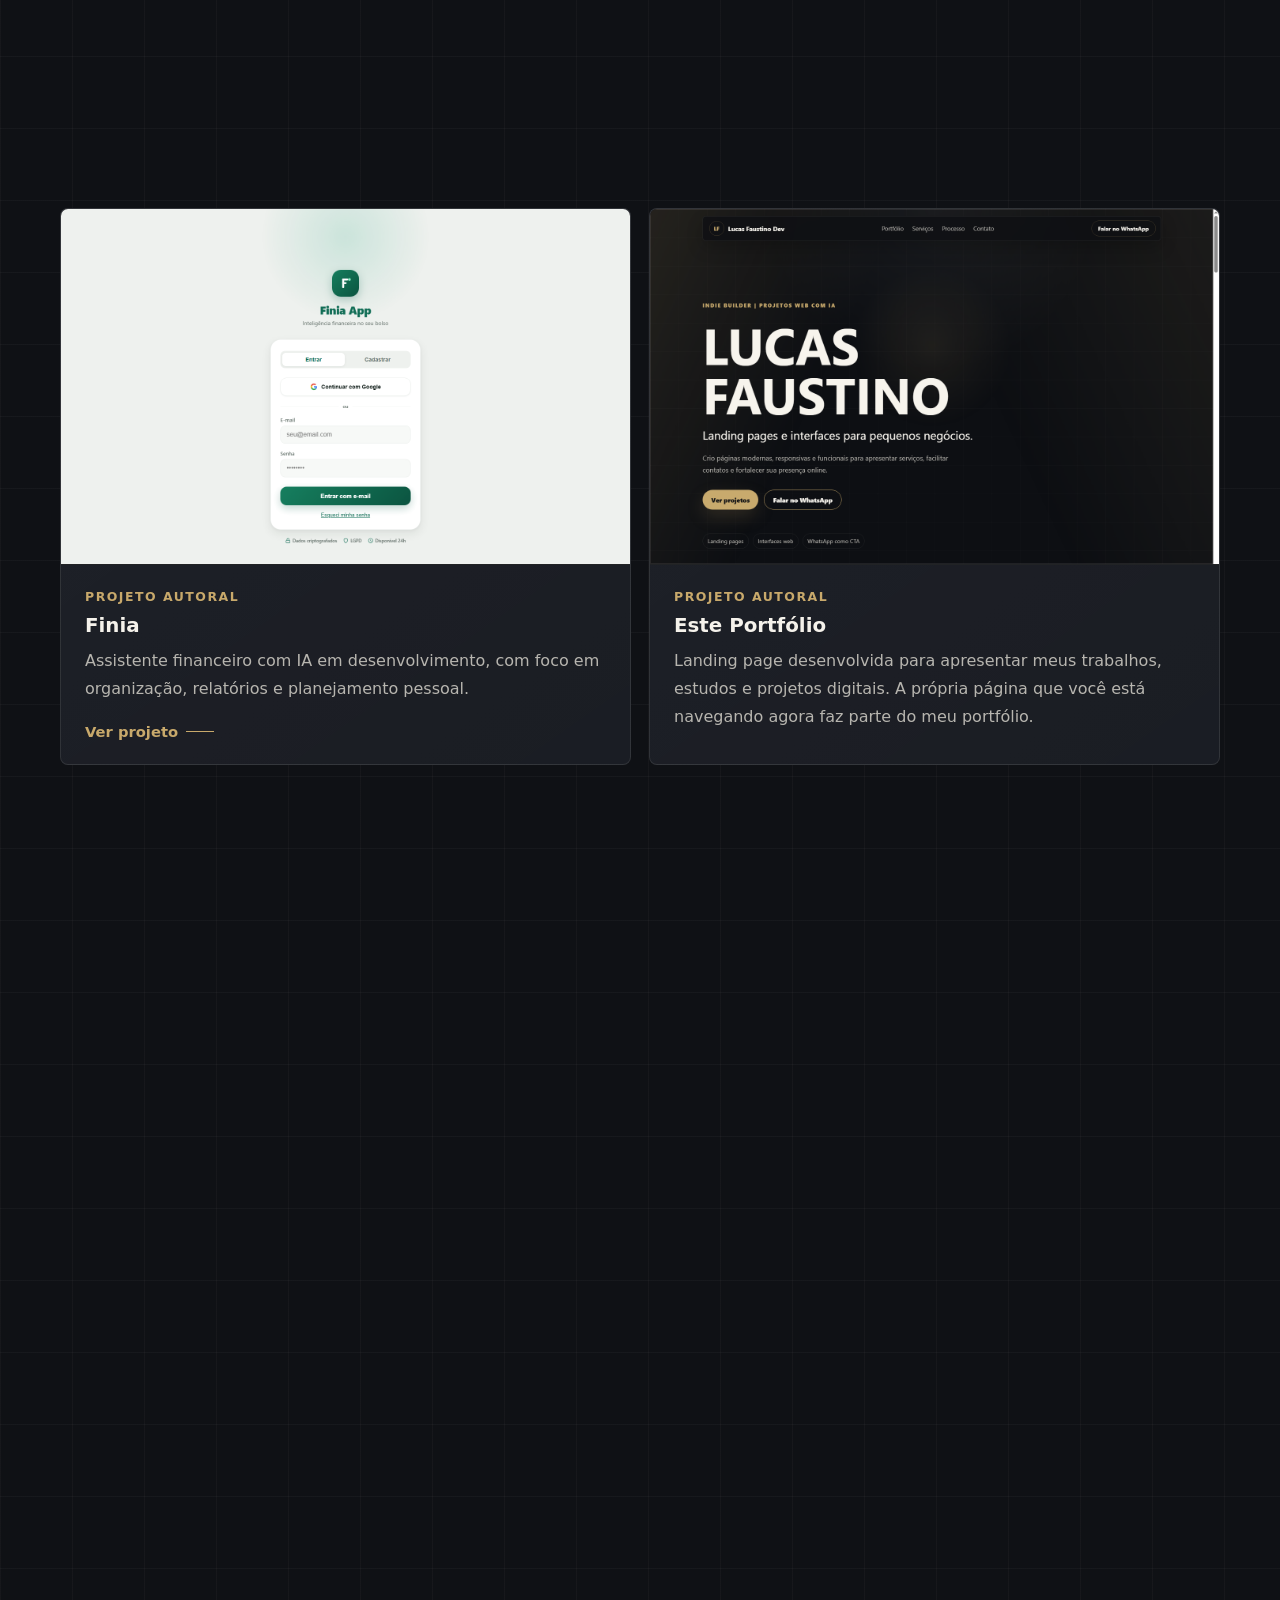
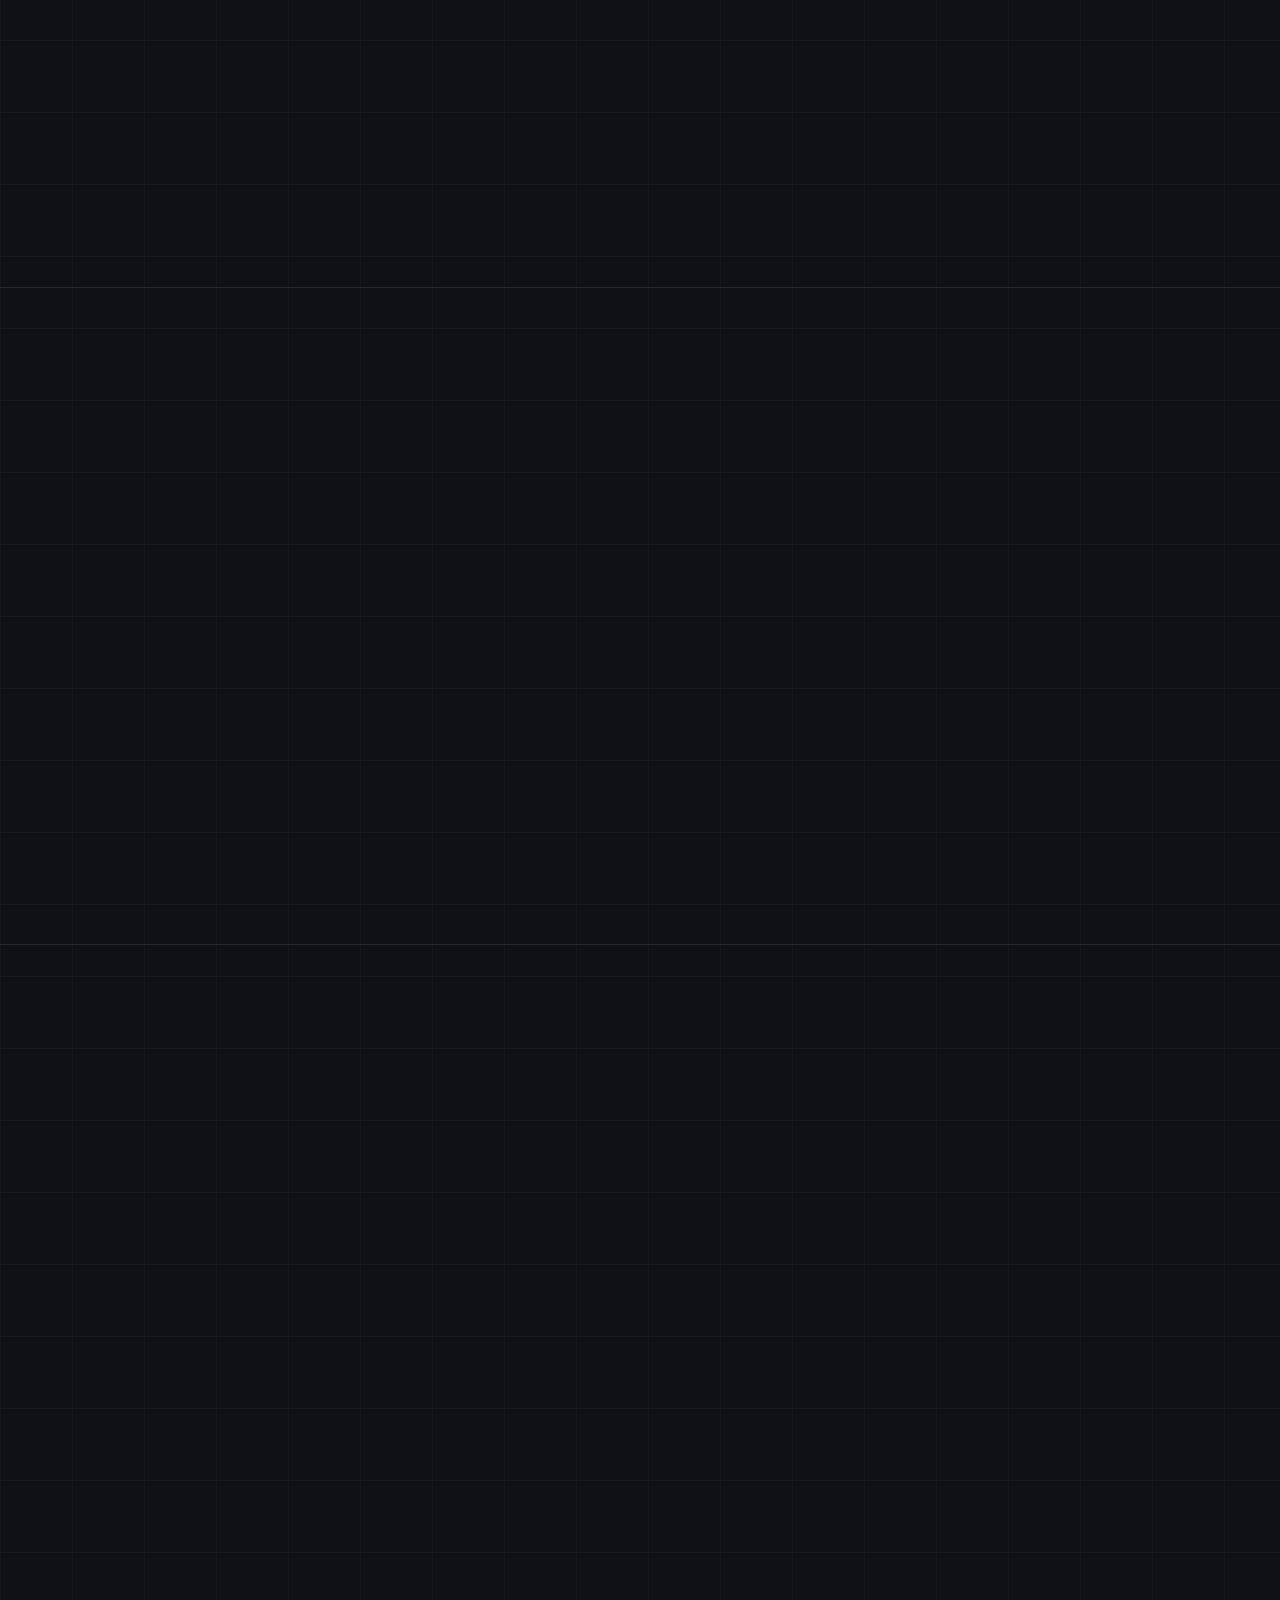
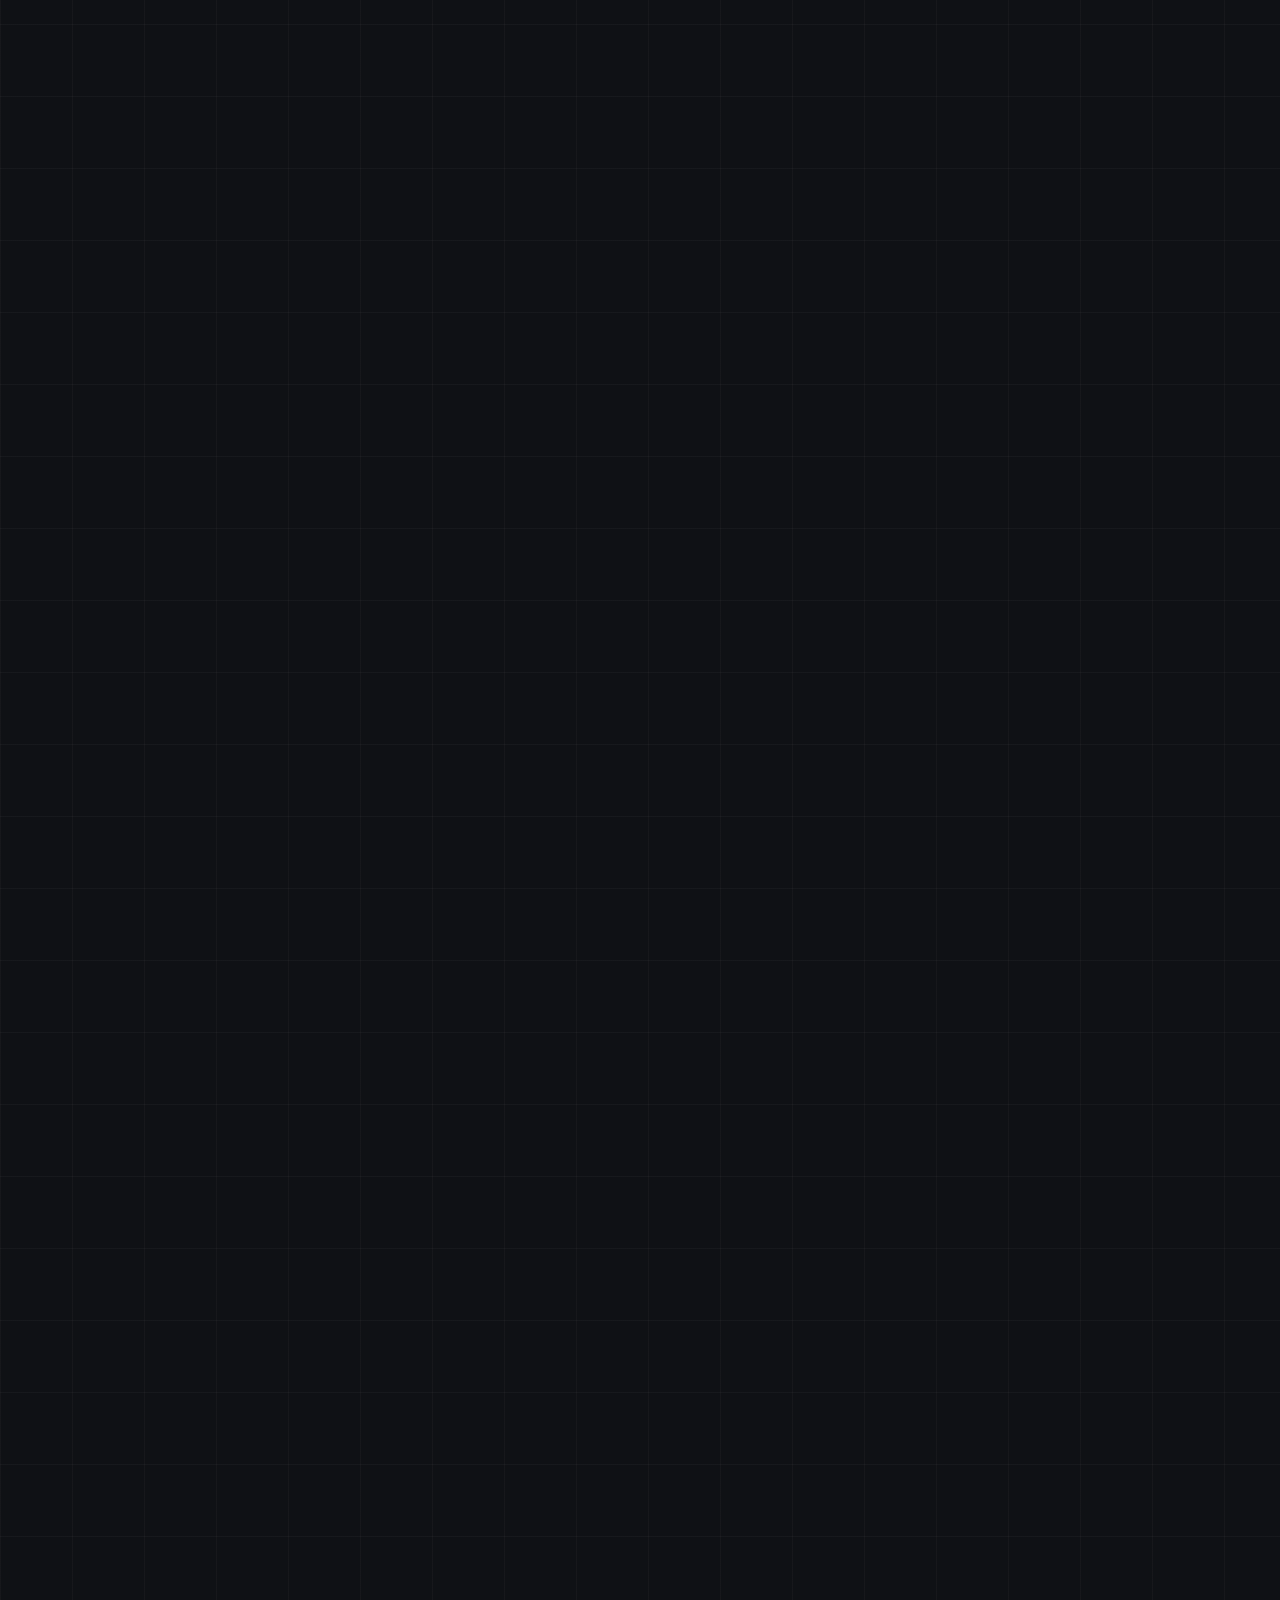
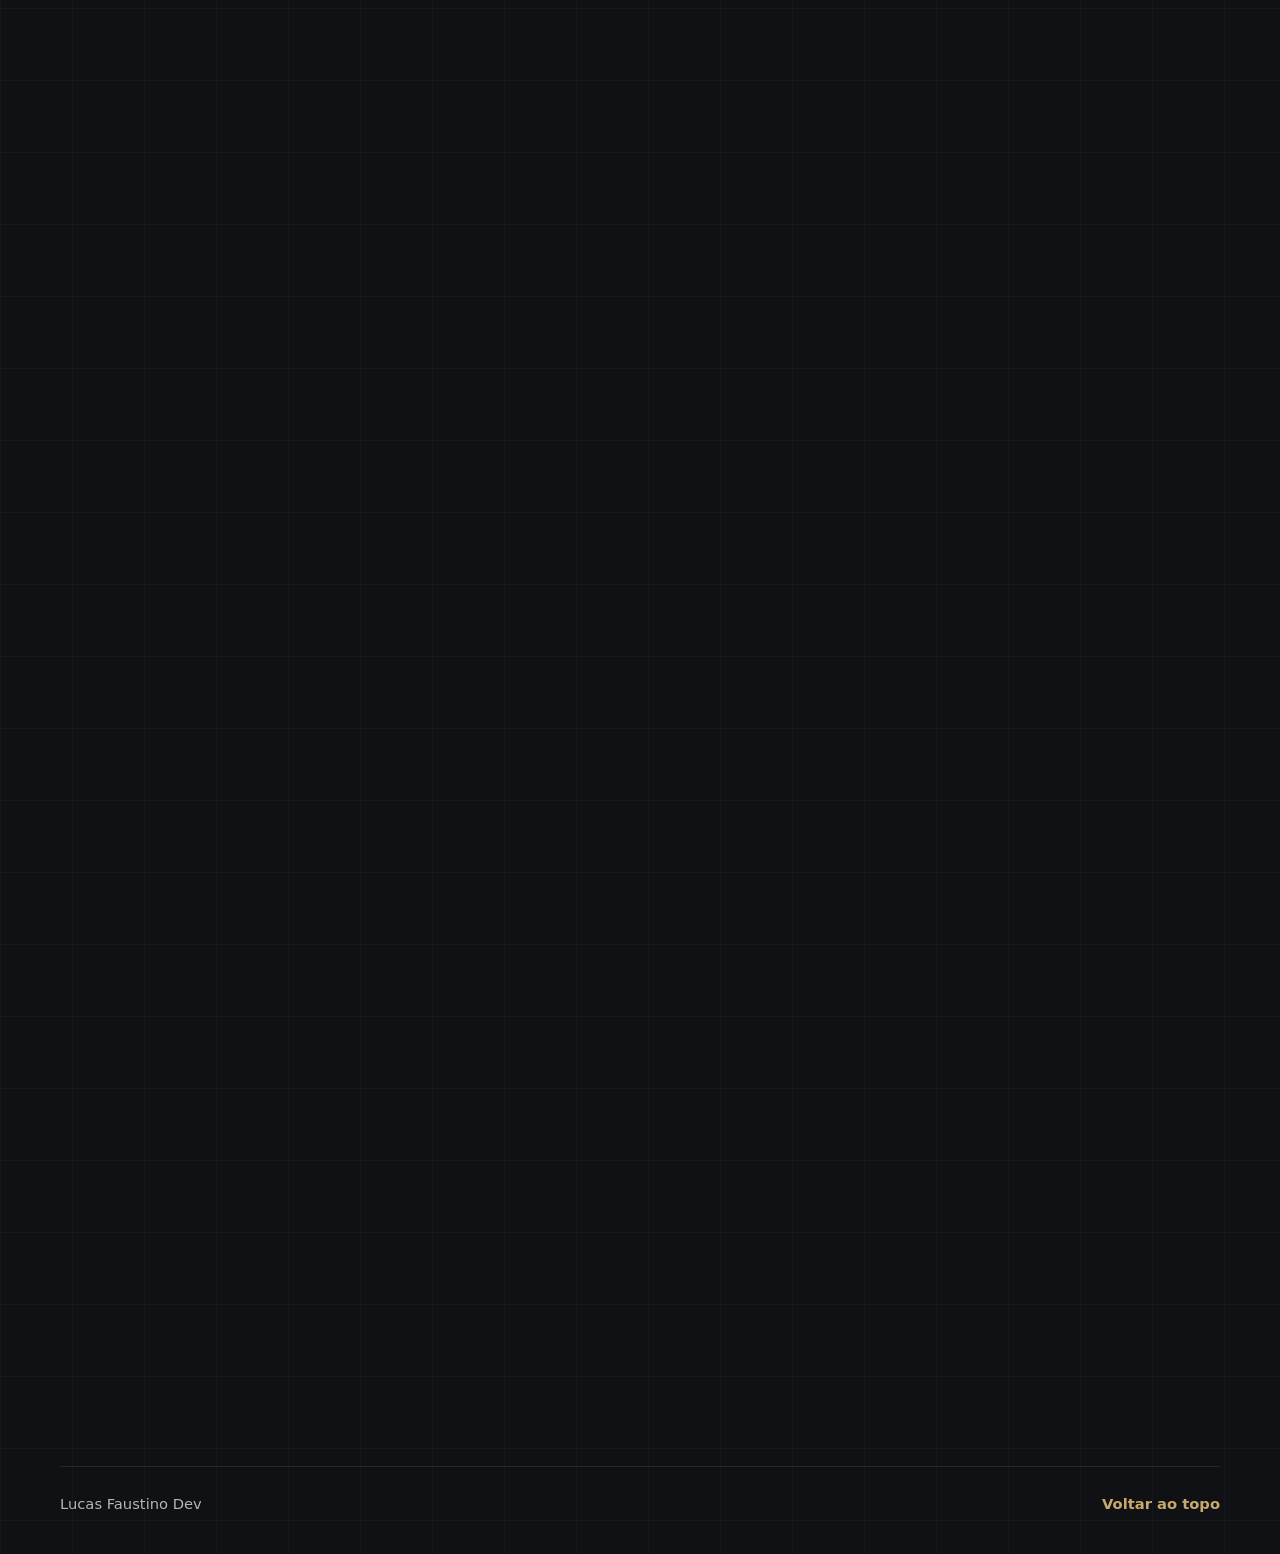
==== commit de56864b: "Atualiza copy inicial" ====
--- a/index.html
+++ b/index.html
@@ -38,8 +38,8 @@
             Landing pages, cardápios online e interfaces simples para apresentar seu negócio com mais clareza.
           </p>
           <p class="hero-copy reveal" data-delay="200">
-            Landing pages, cardápios online e interfaces simples para pequenos negócios que querem
-            se apresentar melhor e facilitar o contato com clientes.
+            Crio páginas modernas e responsivas para pequenos negócios apresentarem seus serviços
+            com clareza e facilitarem o contato com clientes.
           </p>
 
           <div class="hero-actions reveal" data-delay="260">
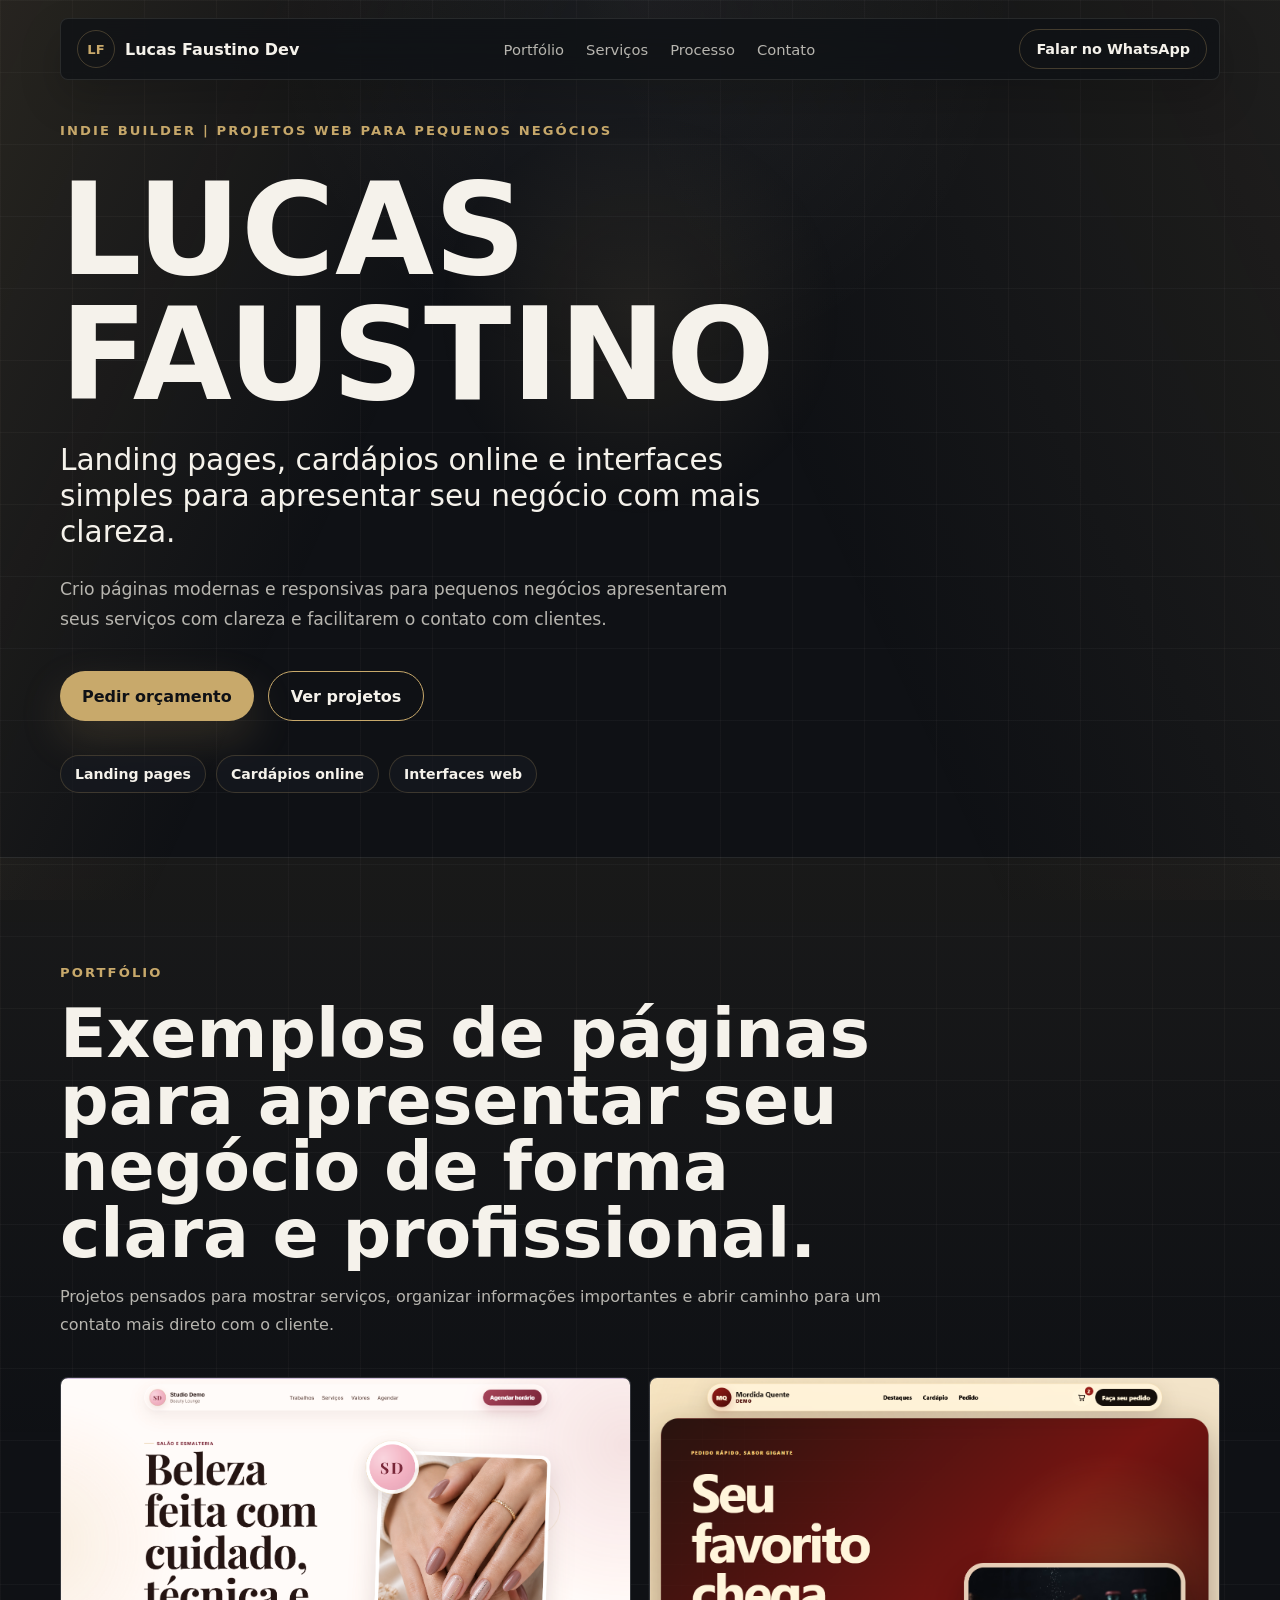
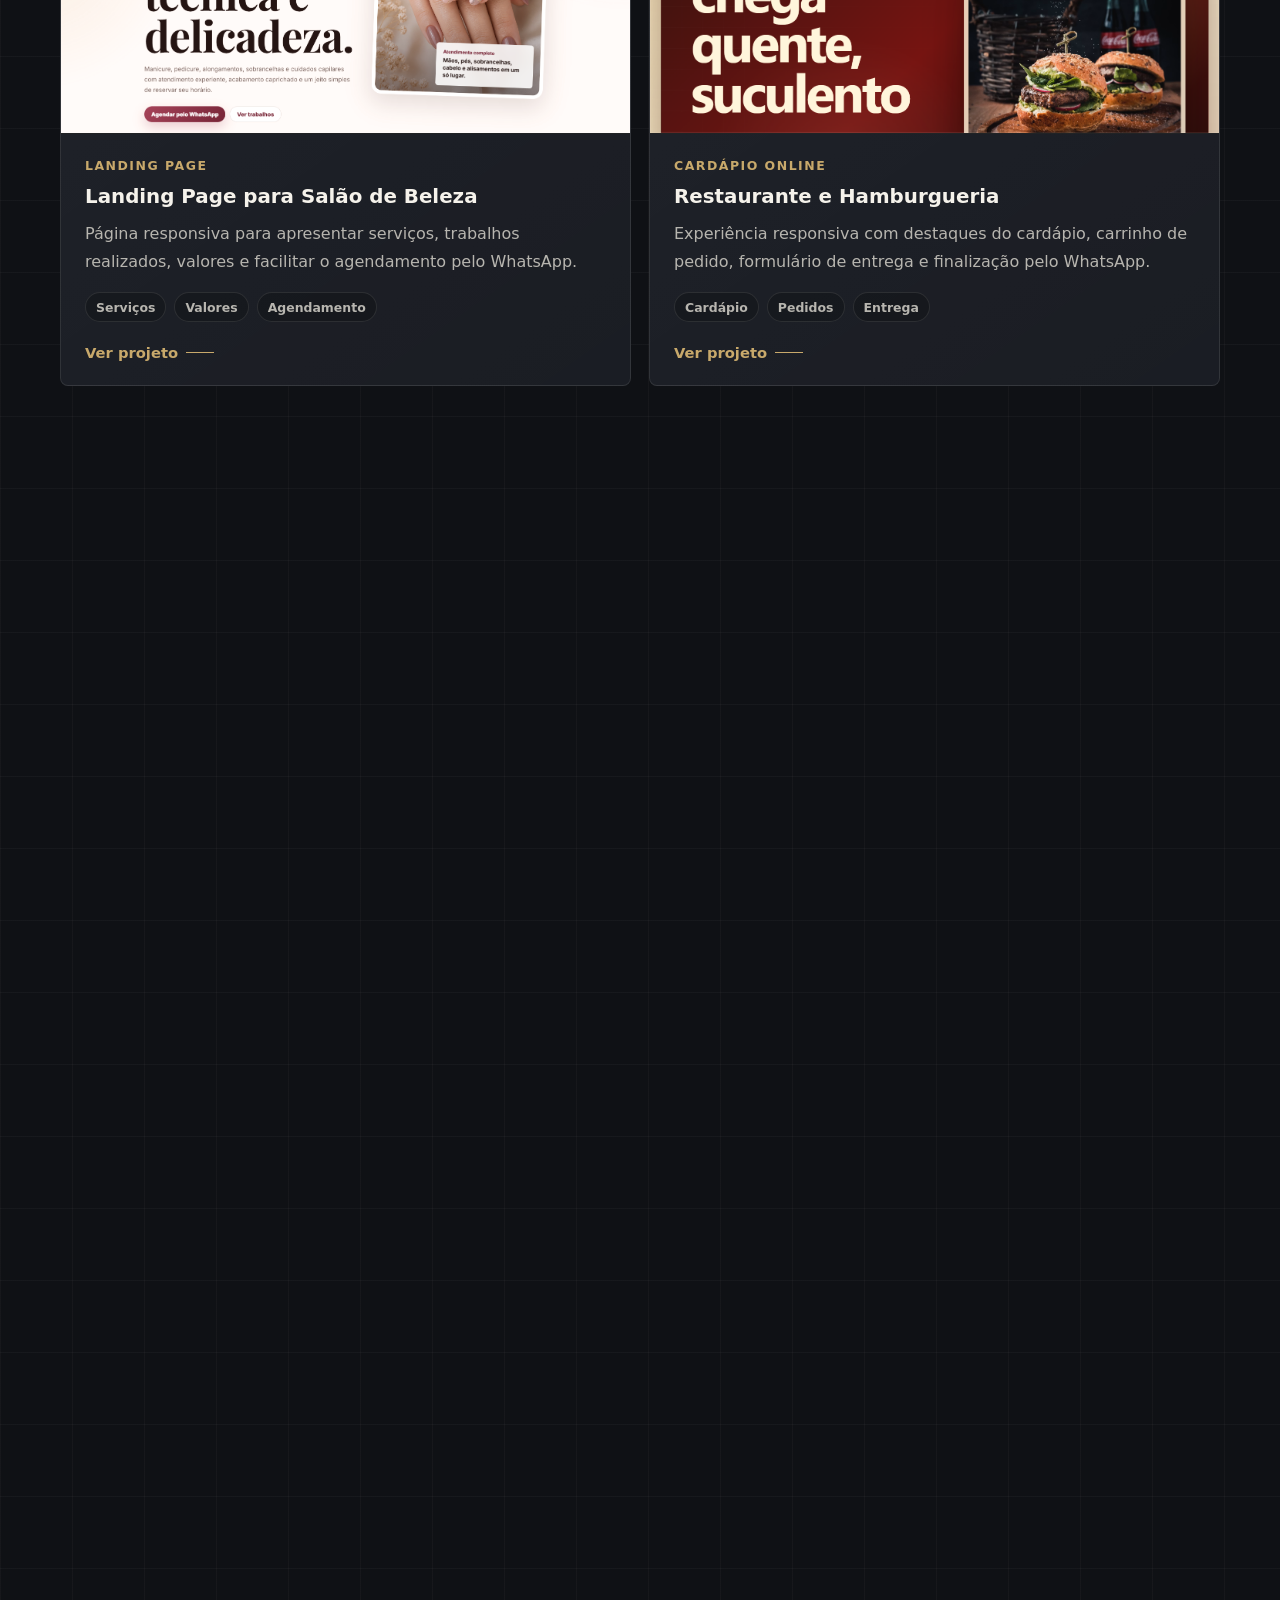
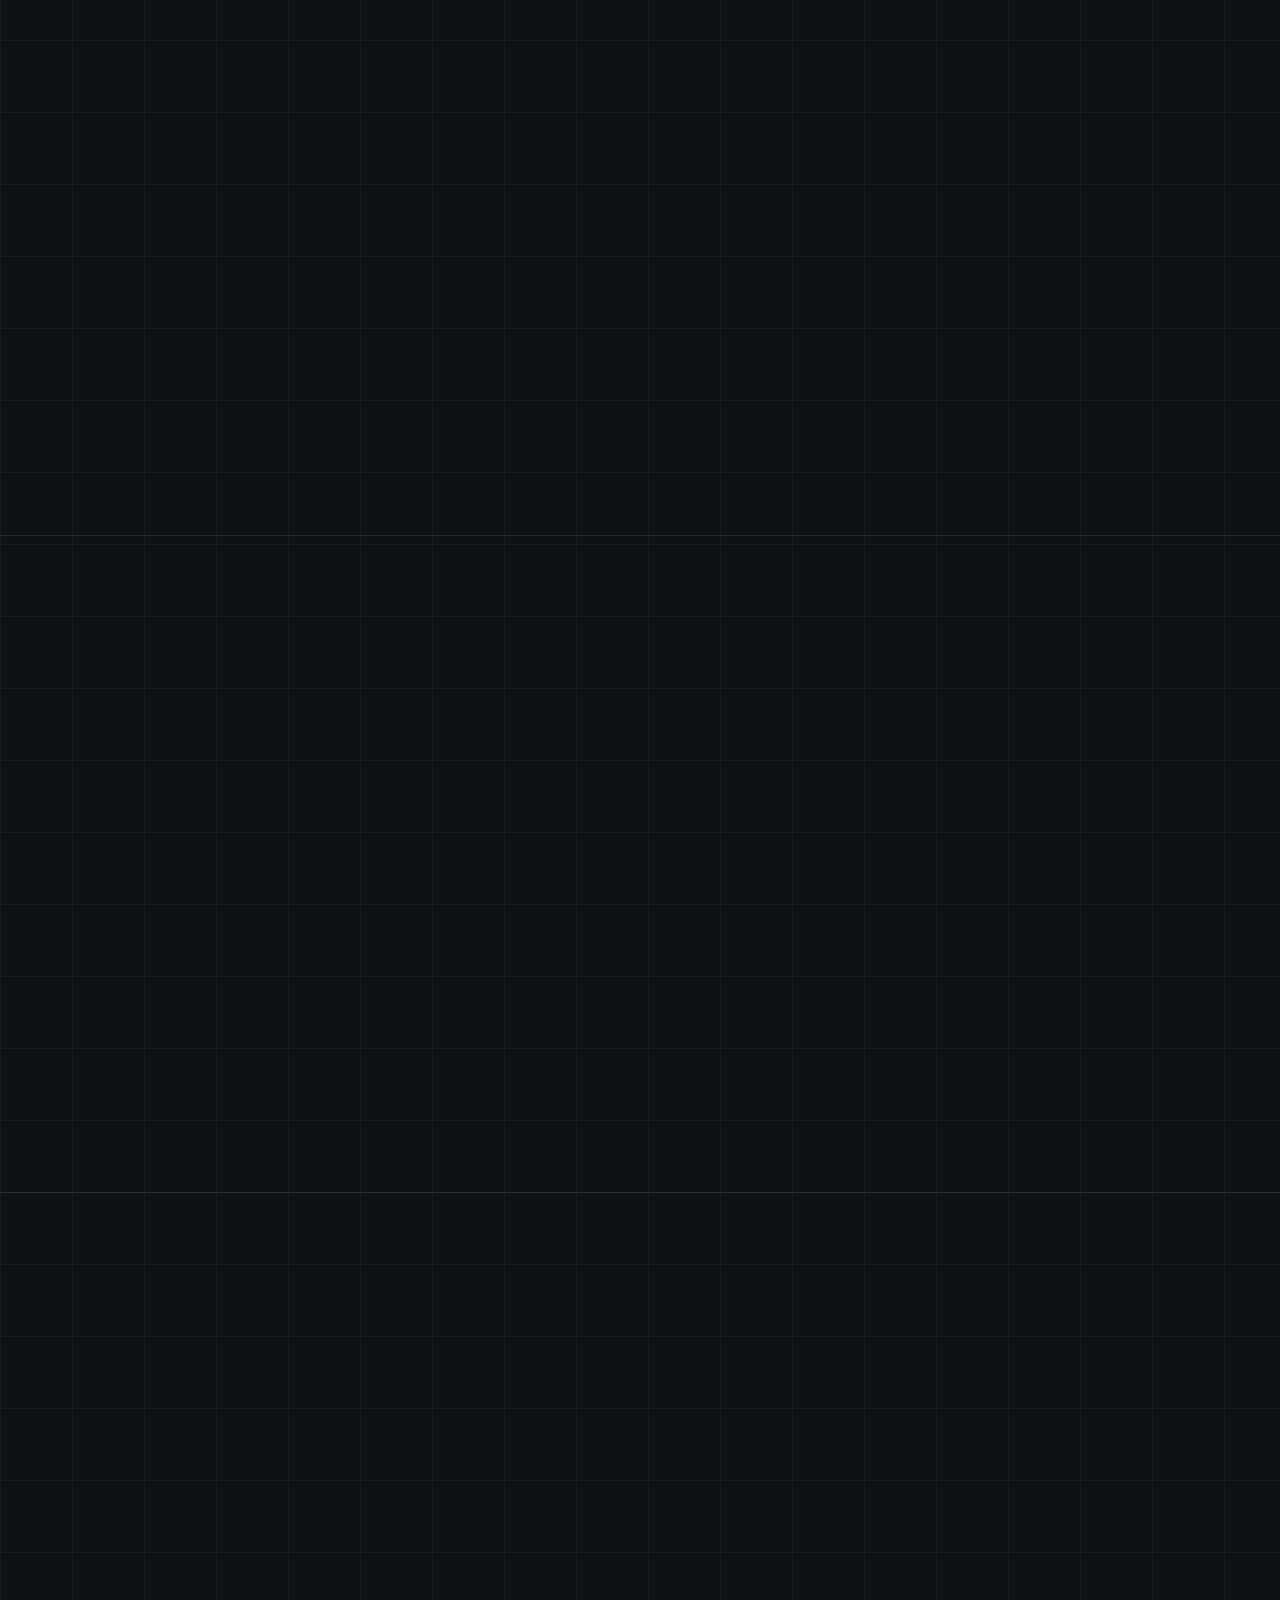
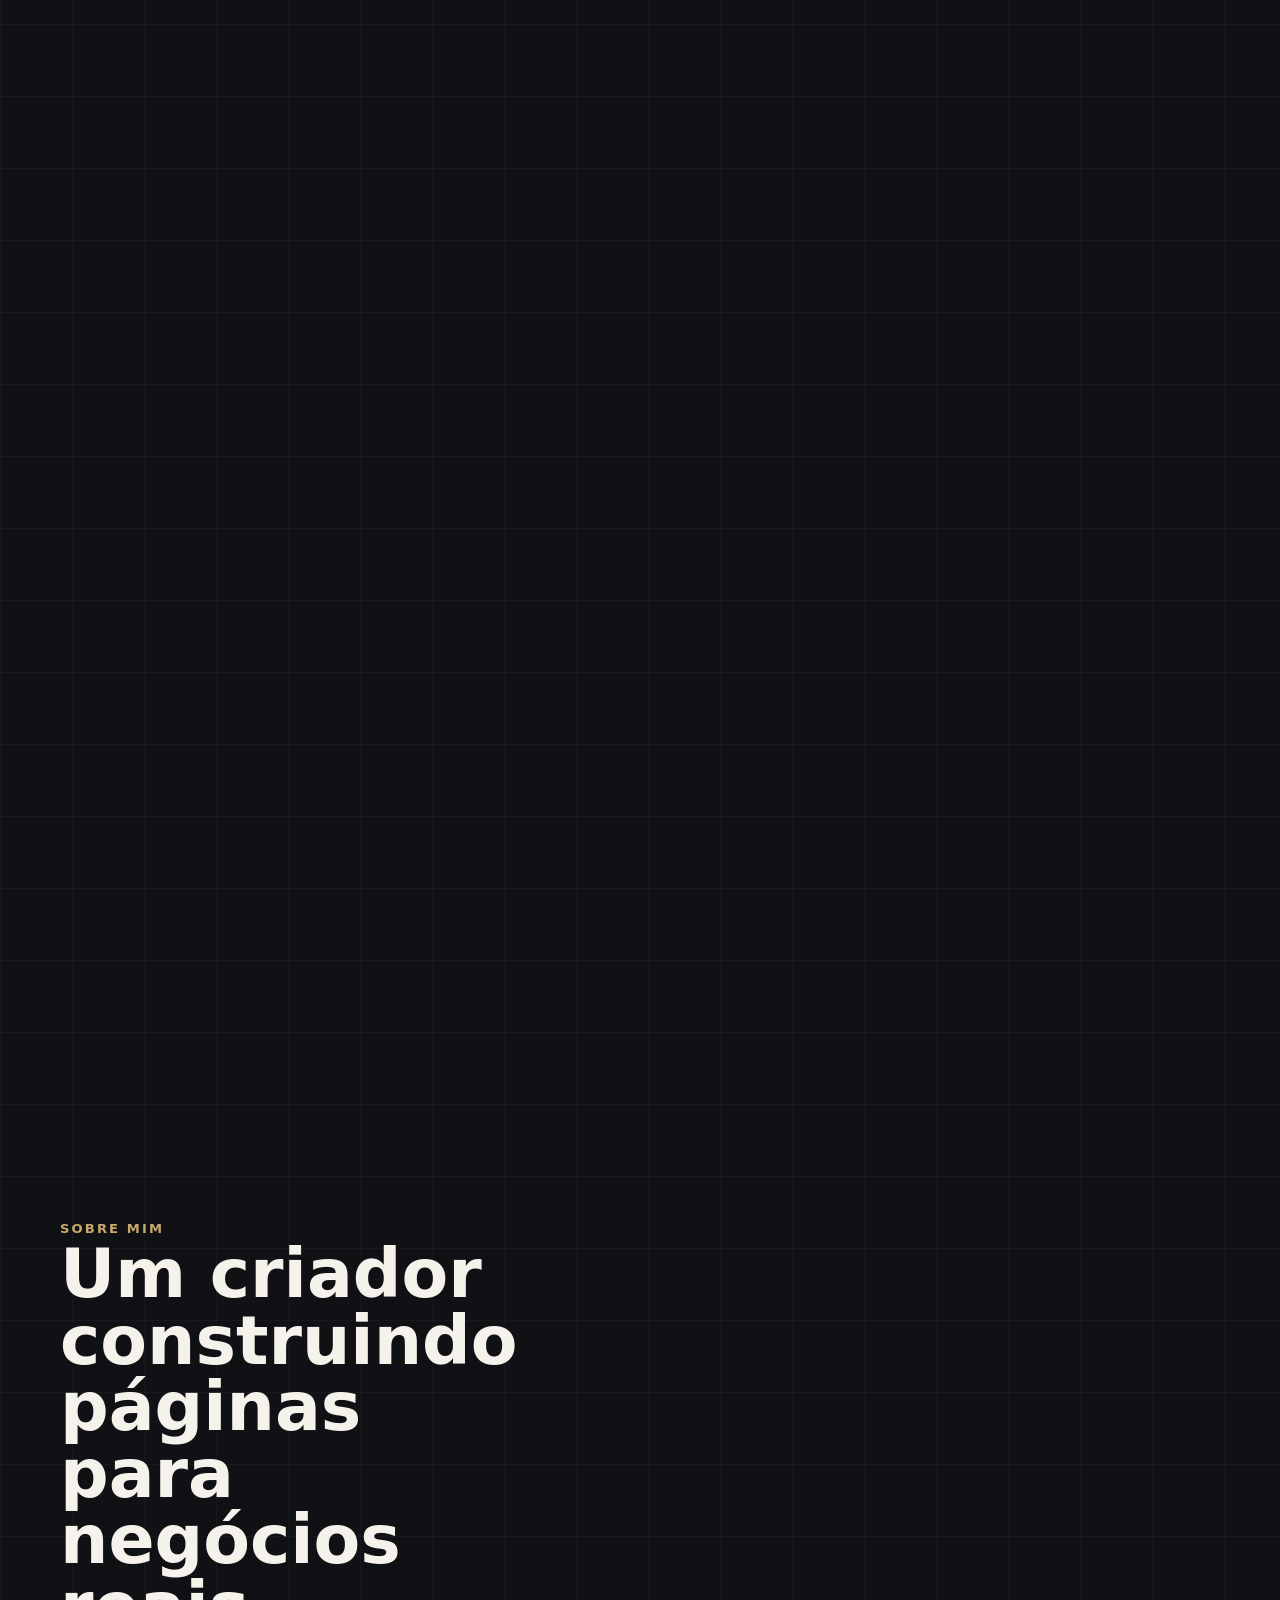
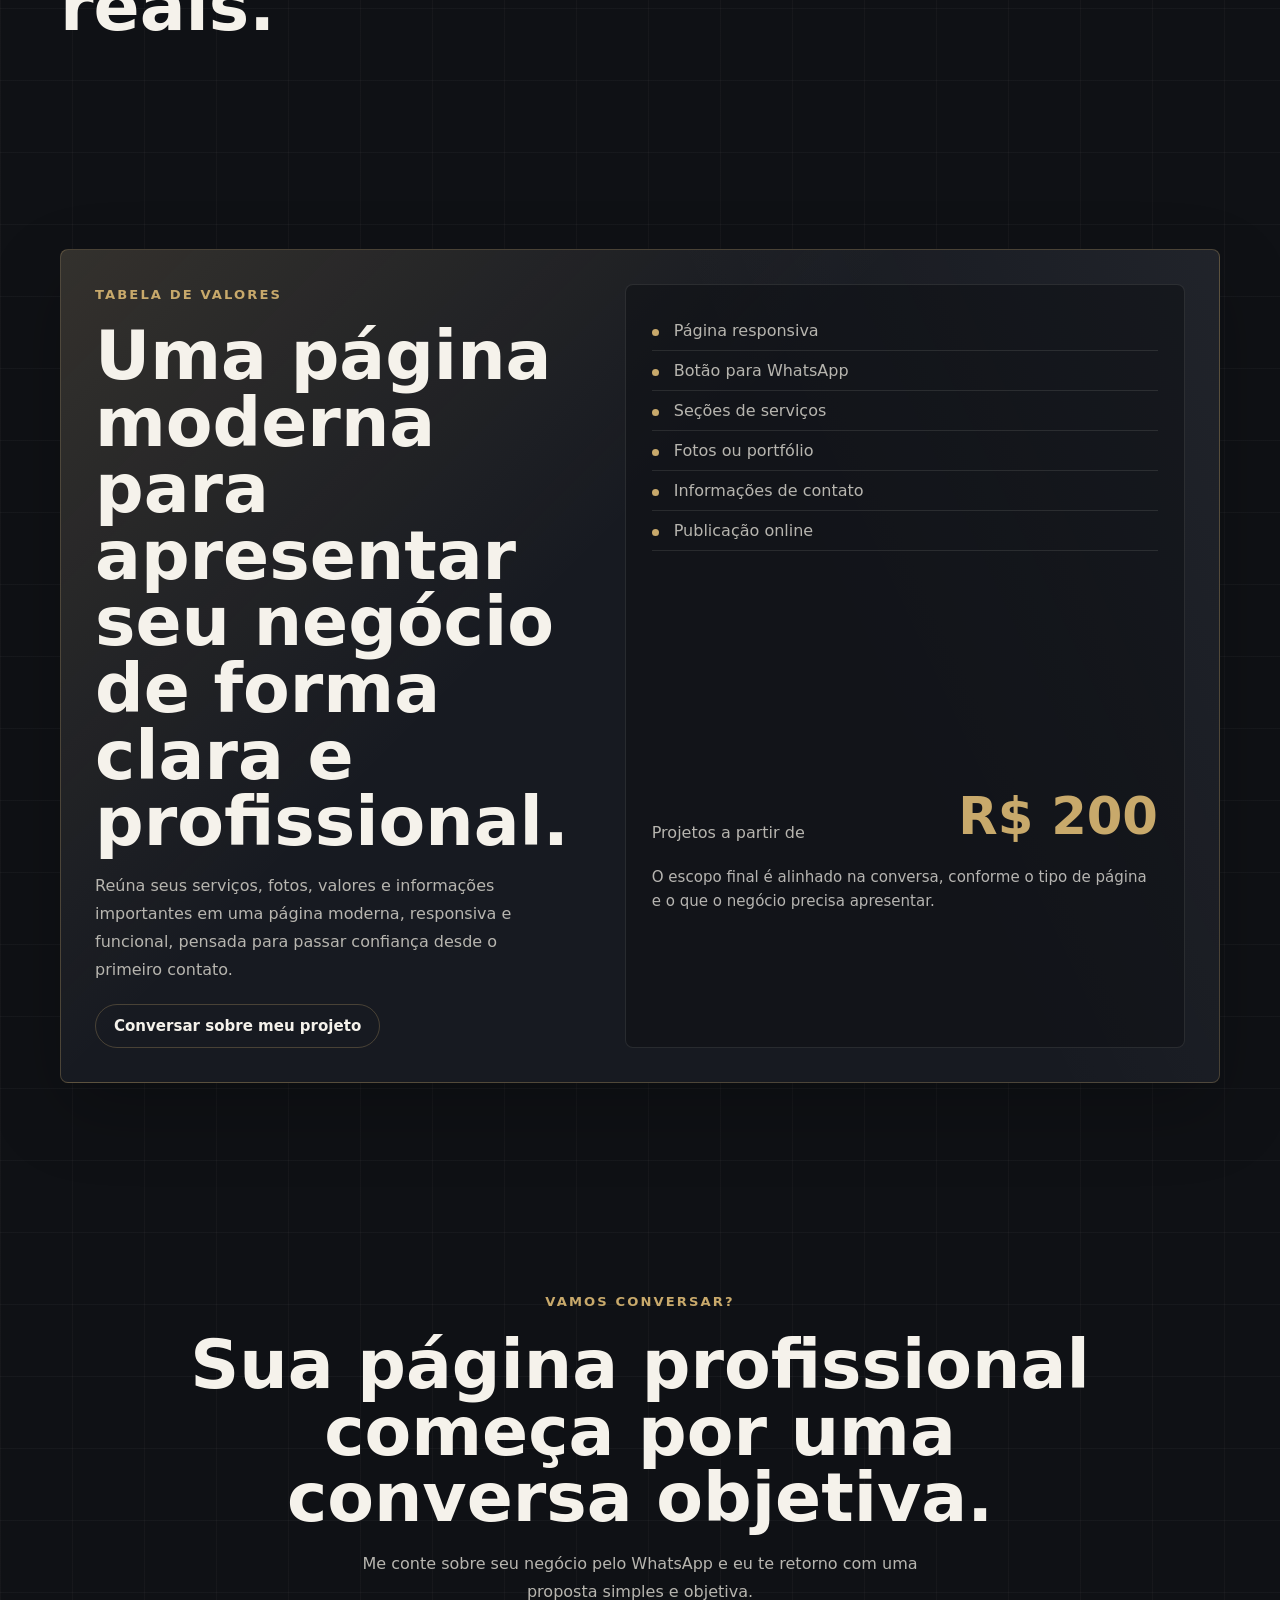
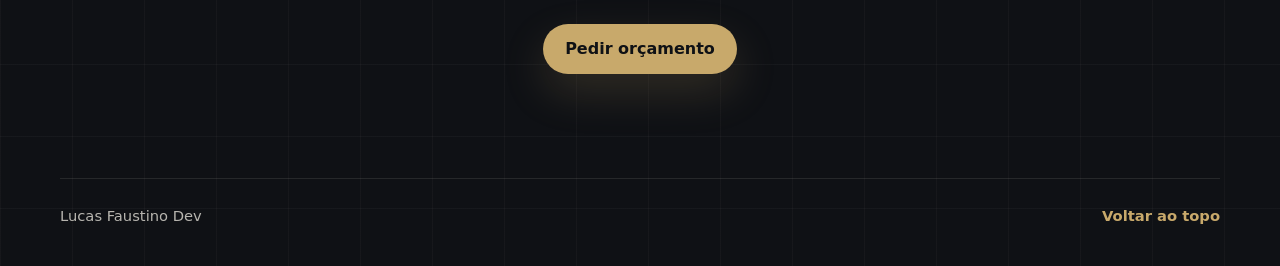
==== commit 2cd57a80: "Melhora apresentacao visual da pagina" ====
--- a/index.html
+++ b/index.html
@@ -47,6 +47,12 @@
             <a class="button secondary" href="#portfolio">Ver projetos</a>
           </div>
 
+          <div class="hero-proof reveal" data-delay="320" aria-label="Tipos de projeto">
+            <span>Landing pages</span>
+            <span>Cardápios online</span>
+            <span>Interfaces web</span>
+          </div>
+
         </div>
       </section>
 
@@ -55,6 +61,9 @@
           <div class="section-heading reveal">
             <p class="eyebrow">Portfólio</p>
             <h2>Exemplos de páginas para apresentar seu negócio de forma clara e profissional.</h2>
+            <p>
+              Projetos pensados para mostrar serviços, organizar informações importantes e abrir caminho para um contato mais direto com o cliente.
+            </p>
           </div>
 
           <div class="portfolio-grid">
@@ -73,6 +82,11 @@
                   Página responsiva para apresentar serviços, trabalhos realizados,
                   valores e facilitar o agendamento pelo WhatsApp.
                 </p>
+                <div class="project-points" aria-label="Destaques do projeto">
+                  <span>Serviços</span>
+                  <span>Valores</span>
+                  <span>Agendamento</span>
+                </div>
                 <a class="project-link" href="./demo-salao/index.html" target="_blank" rel="noopener noreferrer">
                   Ver projeto
                 </a>
@@ -94,6 +108,11 @@
                   Experiência responsiva com destaques do cardápio, carrinho de pedido,
                   formulário de entrega e finalização pelo WhatsApp.
                 </p>
+                <div class="project-points" aria-label="Destaques do projeto">
+                  <span>Cardápio</span>
+                  <span>Pedidos</span>
+                  <span>Entrega</span>
+                </div>
                 <a class="project-link" href="./demo-restaurante/index.html" target="_blank" rel="noopener noreferrer">
                   Ver projeto
                 </a>
@@ -115,6 +134,11 @@
                   Assistente financeiro com IA em desenvolvimento, com foco em
                   organização, relatórios e planejamento pessoal.
                 </p>
+                <div class="project-points" aria-label="Destaques do projeto">
+                  <span>IA</span>
+                  <span>Finanças</span>
+                  <span>Produto digital</span>
+                </div>
                 <a class="project-link" href="https://finiapp-neon.vercel.app" target="_blank" rel="noopener noreferrer">
                   Ver projeto
                 </a>
@@ -137,6 +161,11 @@
                   projetos digitais. A própria página que você está navegando agora faz
                   parte do meu portfólio.
                 </p>
+                <div class="project-points" aria-label="Destaques do projeto">
+                  <span>Marca pessoal</span>
+                  <span>Portfólio</span>
+                  <span>Contato</span>
+                </div>
               </div>
             </article>
           </div>
@@ -259,6 +288,9 @@
               Reúna seus serviços, fotos, valores e informações importantes em uma página moderna,
               responsiva e funcional, pensada para passar confiança desde o primeiro contato.
             </p>
+            <a class="offer-link" href="https://wa.me/5515996456543?text=Ol%C3%A1%2C%20Lucas%21%20Quero%20entender%20o%20or%C3%A7amento%20de%20uma%20p%C3%A1gina%20para%20meu%20neg%C3%B3cio." target="_blank" rel="noopener noreferrer">
+              Conversar sobre meu projeto
+            </a>
           </div>
 
           <div class="offer-box">
@@ -274,6 +306,7 @@
               <span>Projetos a partir de</span>
               <strong>R$ 200</strong>
             </div>
+            <p class="offer-note">O escopo final é alinhado na conversa, conforme o tipo de página e o que o negócio precisa apresentar.</p>
           </div>
         </div>
       </section>
--- a/styles.css
+++ b/styles.css
@@ -56,7 +56,8 @@
 a:focus-visible,
 .button:focus-visible,
 .nav-cta:focus-visible,
-.project-link:focus-visible {
+.project-link:focus-visible,
+.offer-link:focus-visible {
   outline: 3px solid rgba(216, 185, 122, 0.72);
   outline-offset: 4px;
 }
@@ -244,6 +245,27 @@
   margin-top: 12px;
 }
 
+.hero-proof {
+  display: flex;
+  flex-wrap: wrap;
+  gap: 10px;
+  max-width: 680px;
+  padding-top: 10px;
+}
+
+.hero-proof span {
+  display: inline-flex;
+  min-height: 38px;
+  align-items: center;
+  padding: 0 14px;
+  border: 1px solid rgba(200, 169, 107, 0.22);
+  border-radius: 999px;
+  background: rgba(23, 26, 33, 0.68);
+  color: var(--text);
+  font-size: 0.88rem;
+  font-weight: 750;
+}
+
 .button {
   display: inline-flex;
   min-height: 50px;
@@ -291,6 +313,9 @@
 
 .portfolio {
   border-top: 1px solid var(--line);
+  background:
+    linear-gradient(180deg, rgba(200, 169, 107, 0.055), transparent 32%),
+    transparent;
 }
 
 .portfolio-grid {
@@ -311,6 +336,9 @@
 .project-card {
   overflow: hidden;
   min-height: 520px;
+  background:
+    linear-gradient(145deg, rgba(255, 255, 255, 0.045), rgba(255, 255, 255, 0.012)),
+    var(--card);
   transform-style: preserve-3d;
   transition:
     transform 0.35s ease,
@@ -321,6 +349,7 @@
 .project-card:hover {
   border-color: var(--line-strong);
   box-shadow: var(--shadow);
+  transform: translateY(-4px);
 }
 
 .project-preview {
@@ -391,7 +420,7 @@
 
 .project-content {
   display: grid;
-  gap: 12px;
+  gap: 14px;
   padding: 24px;
 }
 
@@ -401,6 +430,26 @@
   font-weight: 800;
   letter-spacing: 0.12em;
   text-transform: uppercase;
+}
+
+.project-points {
+  display: flex;
+  flex-wrap: wrap;
+  gap: 8px;
+  margin-top: 2px;
+}
+
+.project-points span {
+  display: inline-flex;
+  min-height: 30px;
+  align-items: center;
+  padding: 0 10px;
+  border: 1px solid rgba(245, 242, 235, 0.1);
+  border-radius: 999px;
+  background: rgba(15, 17, 21, 0.42);
+  color: var(--muted);
+  font-size: 0.78rem;
+  font-weight: 700;
 }
 
 .project-link {
@@ -500,8 +549,10 @@
   border: 1px solid var(--line-strong);
   border-radius: var(--radius);
   background:
-    linear-gradient(135deg, rgba(200, 169, 107, 0.12), transparent 42%),
+    linear-gradient(135deg, rgba(200, 169, 107, 0.16), transparent 42%),
+    linear-gradient(245deg, rgba(245, 242, 235, 0.045), transparent 36%),
     var(--card);
+  box-shadow: 0 28px 76px rgba(0, 0, 0, 0.22);
 }
 
 .offer-layout > div:first-child {
@@ -515,6 +566,31 @@
   gap: 24px;
   padding: 26px;
   background: rgba(15, 17, 21, 0.52);
+}
+
+.offer-link {
+  display: inline-flex;
+  width: fit-content;
+  min-height: 44px;
+  align-items: center;
+  justify-content: center;
+  margin-top: 4px;
+  padding: 0 18px;
+  border: 1px solid var(--line-strong);
+  border-radius: 999px;
+  color: var(--text);
+  font-size: 0.94rem;
+  font-weight: 800;
+  transition:
+    border-color 0.25s ease,
+    color 0.25s ease,
+    transform 0.25s ease;
+}
+
+.offer-link:hover {
+  border-color: var(--gold-hover);
+  color: var(--gold-hover);
+  transform: translateY(-2px);
 }
 
 .offer-box li {
@@ -550,6 +626,12 @@
   color: var(--gold);
   font-size: 3.2rem;
   line-height: 1;
+}
+
+.offer-note {
+  color: rgba(245, 242, 235, 0.72);
+  font-size: 0.94rem;
+  line-height: 1.55;
 }
 
 .final-cta {
@@ -734,12 +816,15 @@
   }
 
   .hero-actions,
+  .hero-proof,
   .site-footer {
     flex-direction: column;
     align-items: stretch;
   }
 
-  .button {
+  .button,
+  .hero-proof span,
+  .offer-link {
     width: 100%;
   }
 
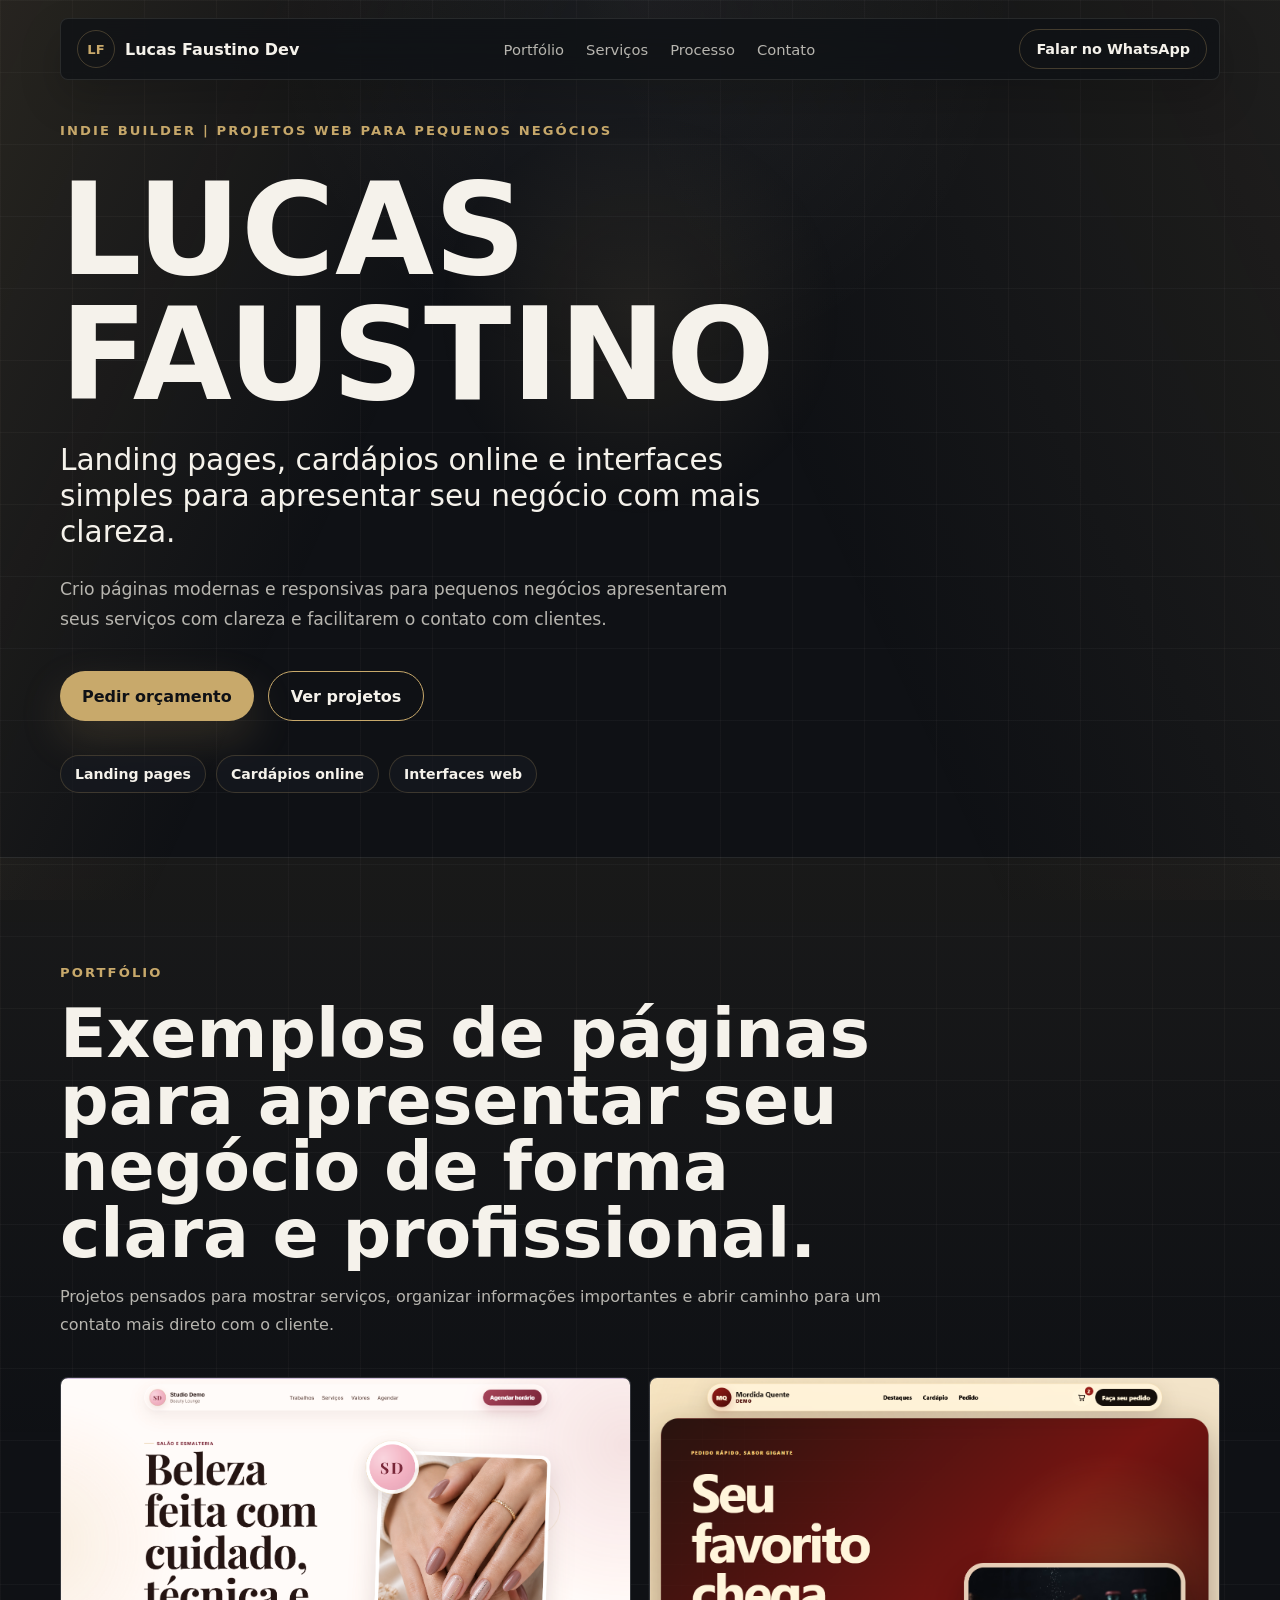
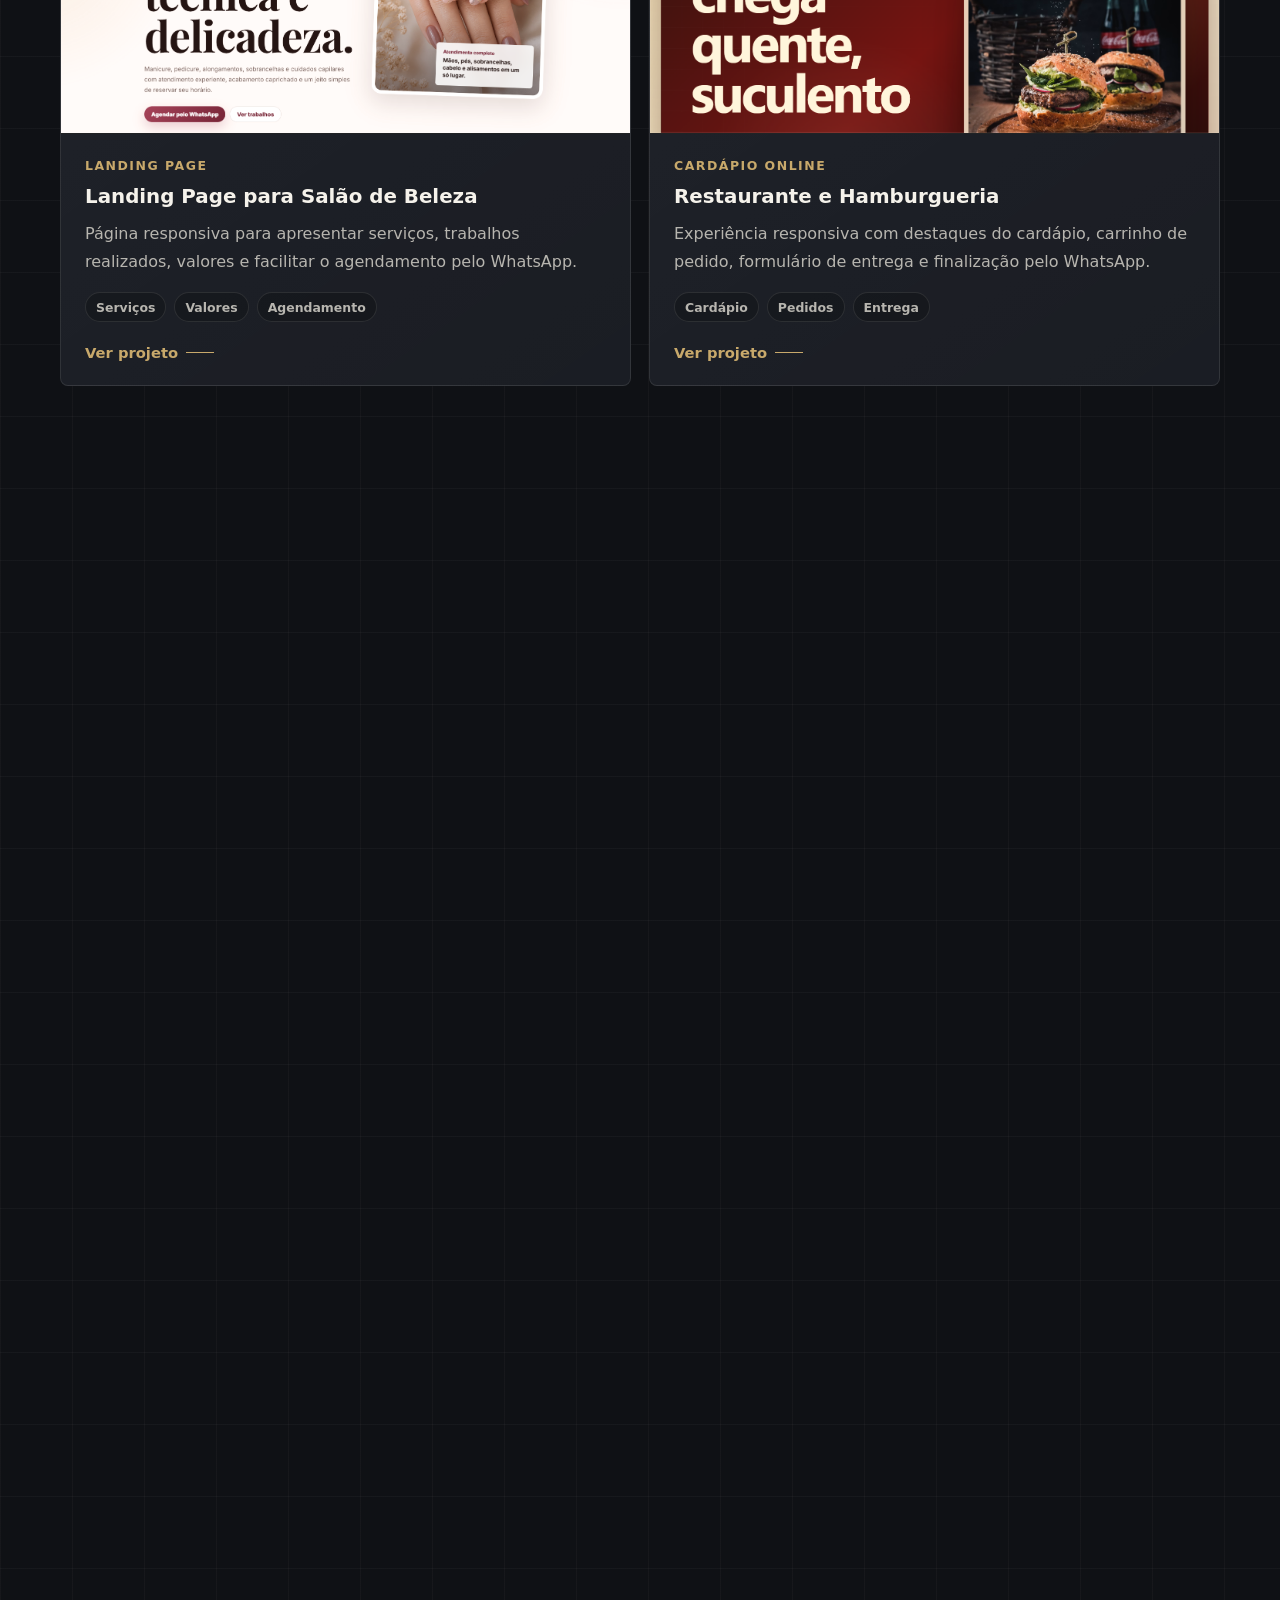
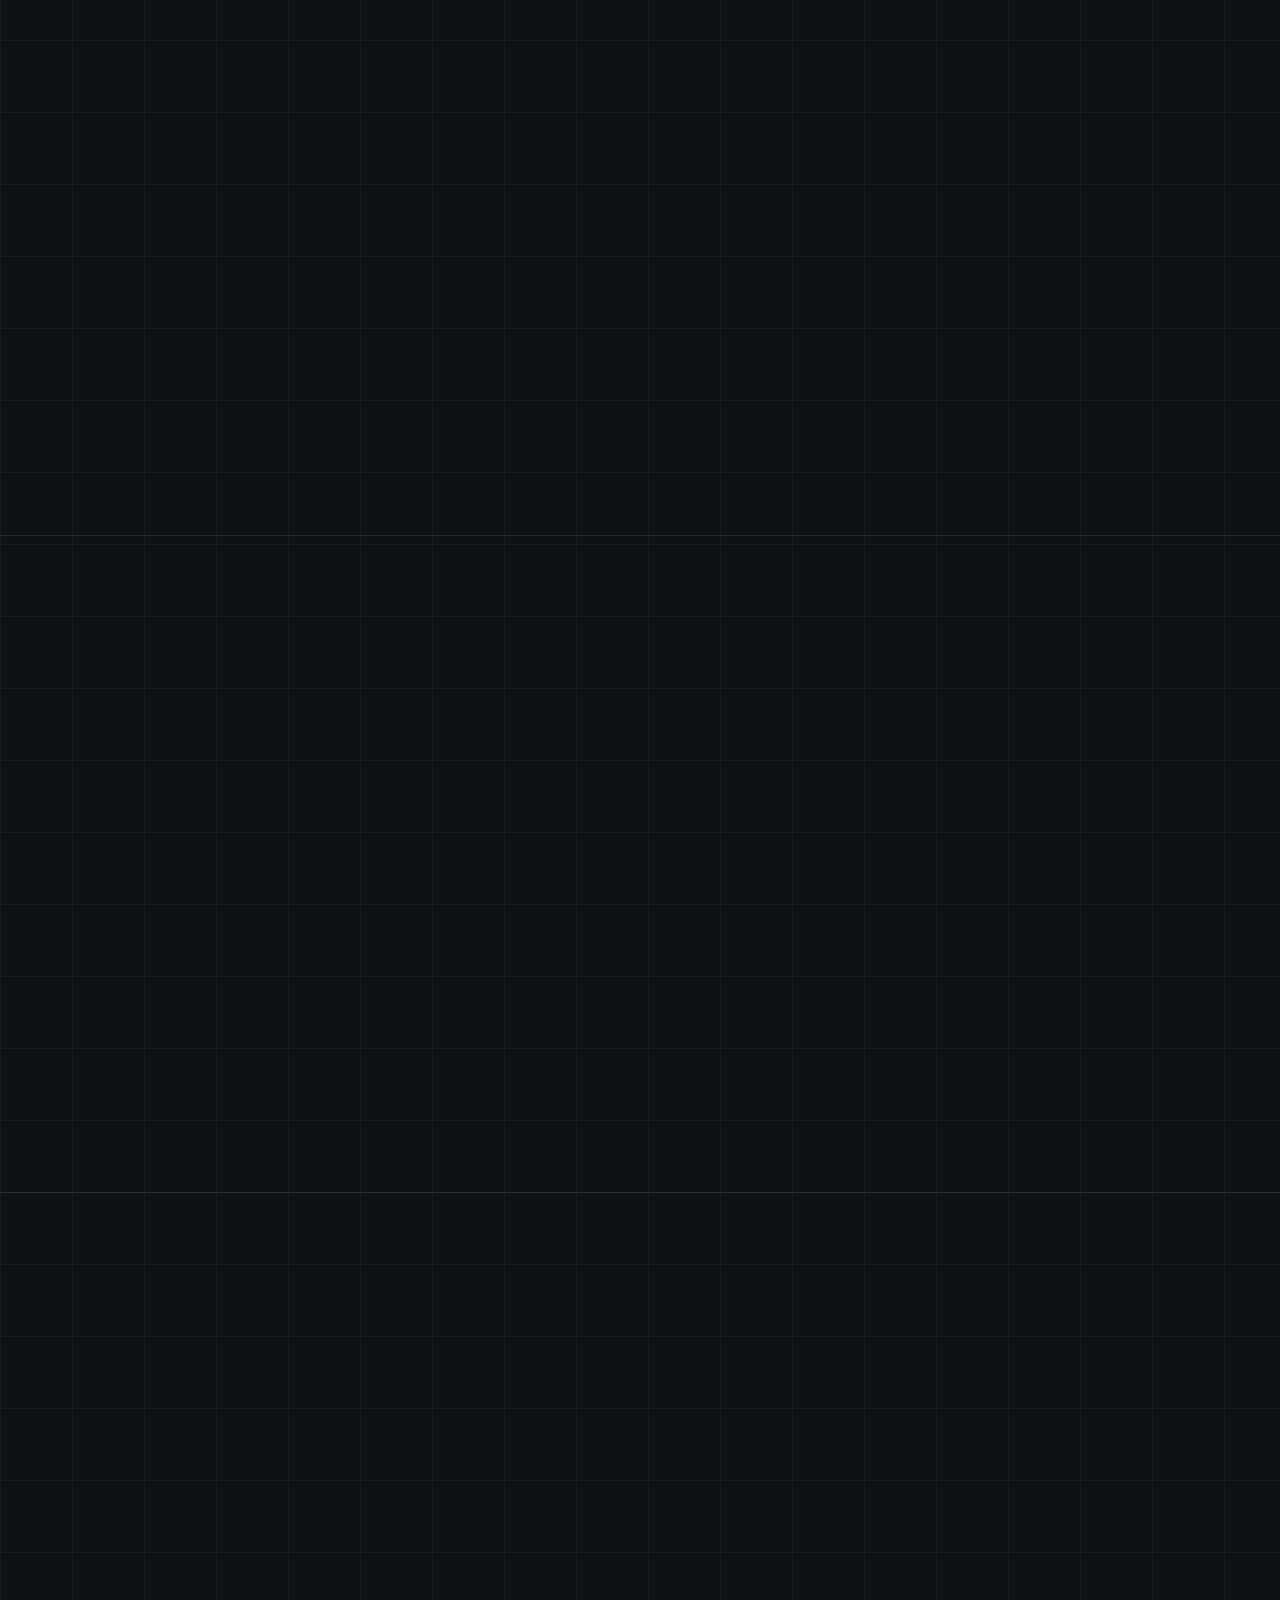
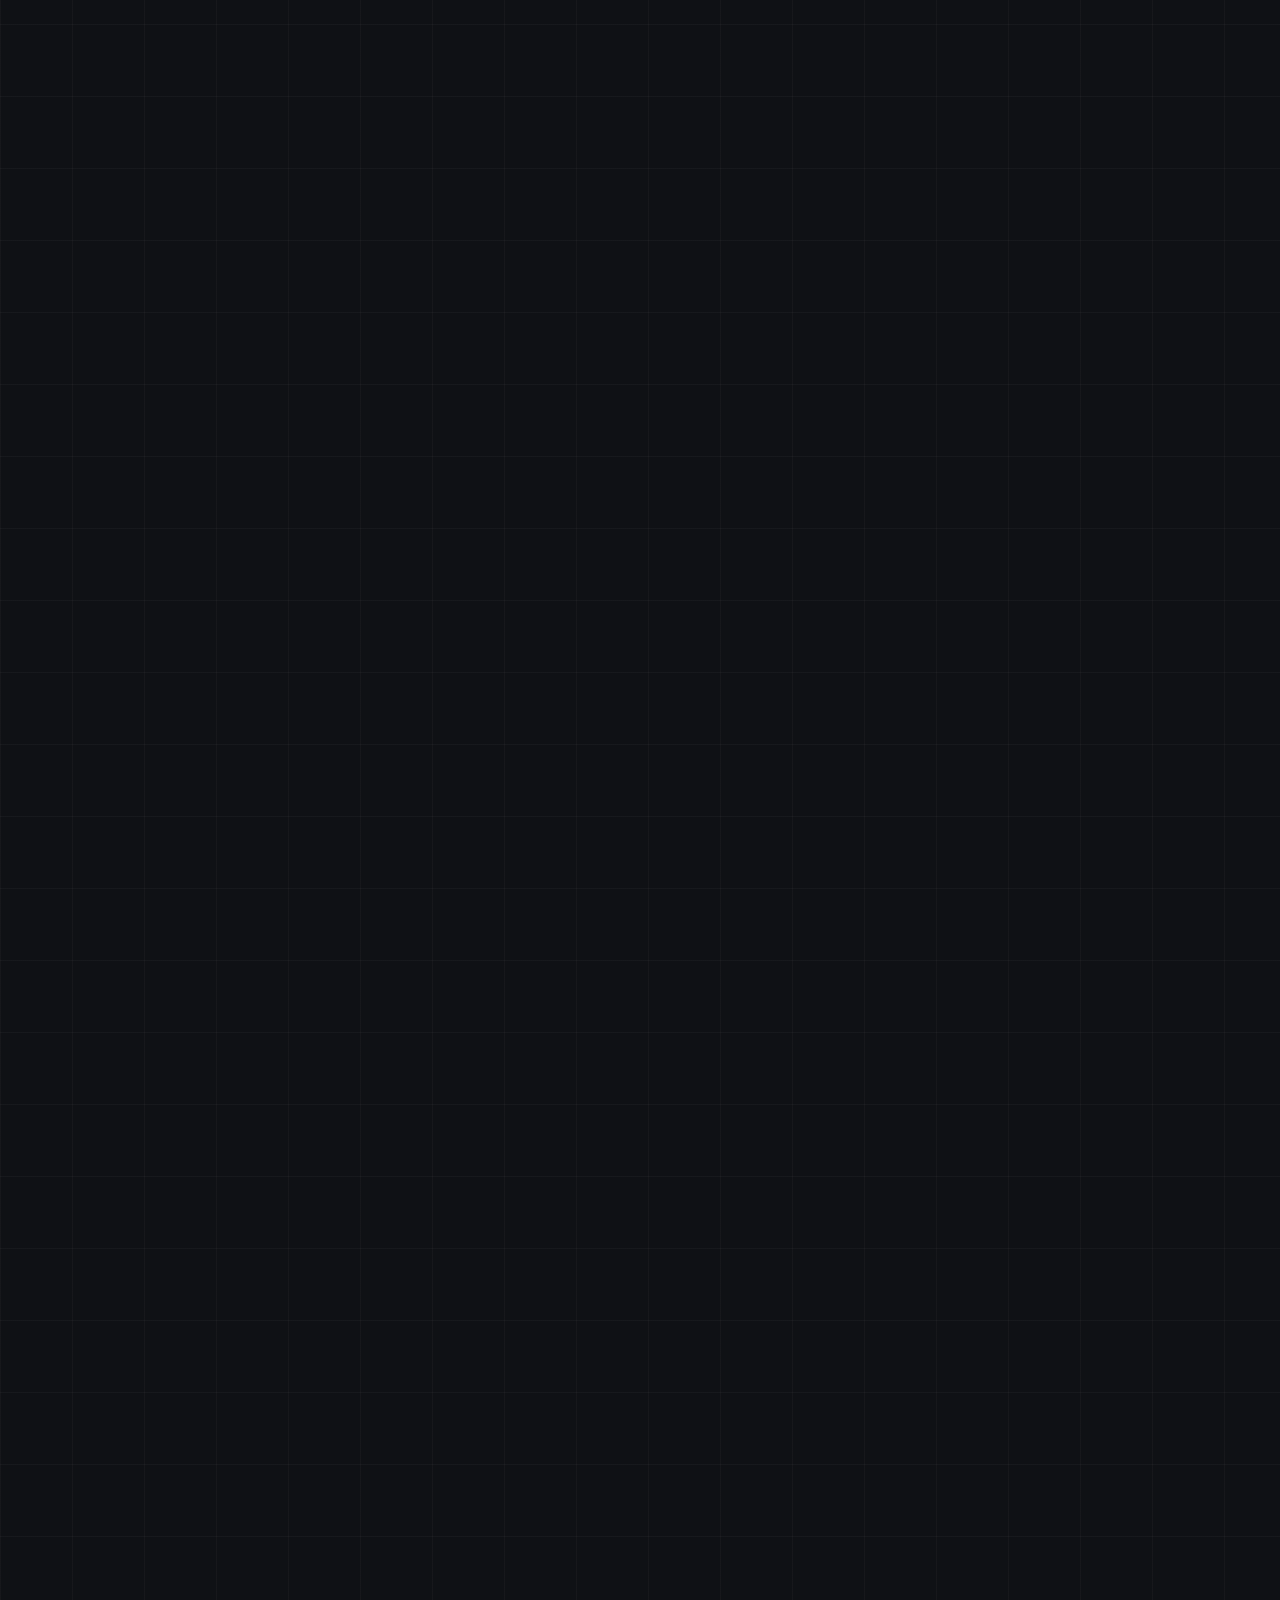
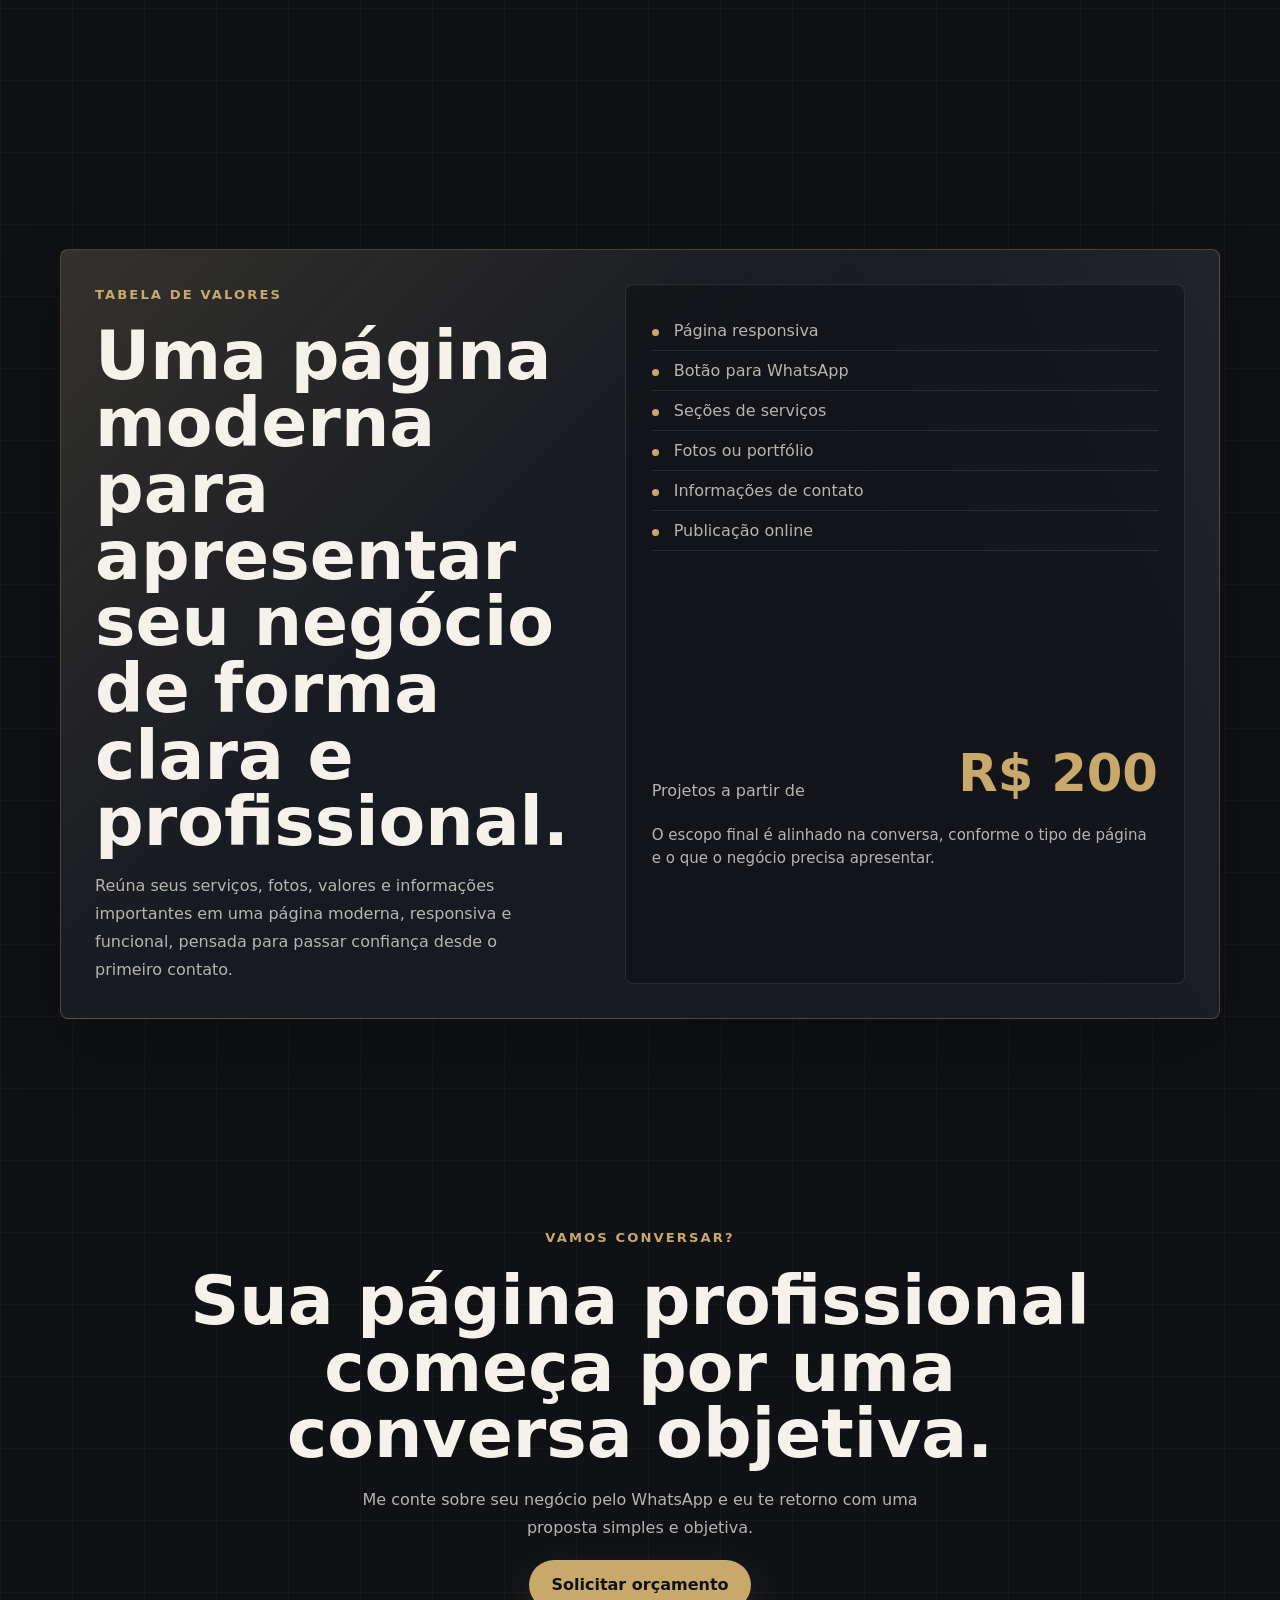
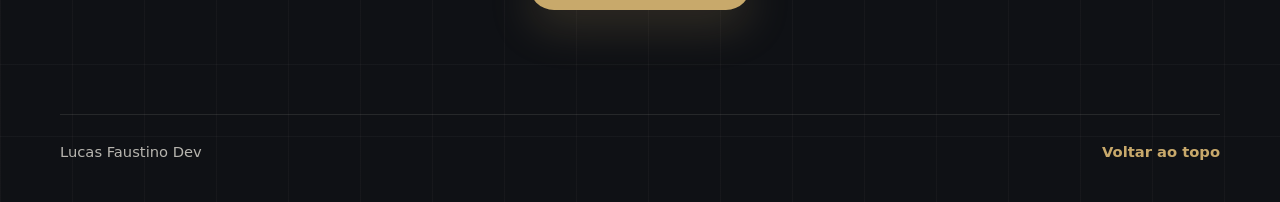
==== commit 5beac2cd: "Ajusta CTA da oferta" ====
--- a/index.html
+++ b/index.html
@@ -288,9 +288,6 @@
               Reúna seus serviços, fotos, valores e informações importantes em uma página moderna,
               responsiva e funcional, pensada para passar confiança desde o primeiro contato.
             </p>
-            <a class="offer-link" href="https://wa.me/5515996456543?text=Ol%C3%A1%2C%20Lucas%21%20Quero%20entender%20o%20or%C3%A7amento%20de%20uma%20p%C3%A1gina%20para%20meu%20neg%C3%B3cio." target="_blank" rel="noopener noreferrer">
-              Conversar sobre meu projeto
-            </a>
           </div>
 
           <div class="offer-box">
@@ -317,7 +314,7 @@
           <h2>Sua página profissional começa por uma conversa objetiva.</h2>
           <p>Me conte sobre seu negócio pelo WhatsApp e eu te retorno com uma proposta simples e objetiva.</p>
           <a class="button primary" href="https://wa.me/5515996456543?text=Ol%C3%A1%2C%20Lucas%21%20Quero%20uma%20p%C3%A1gina%20para%20meu%20neg%C3%B3cio." target="_blank" rel="noopener noreferrer">
-            Pedir orçamento
+            Solicitar orçamento
           </a>
         </div>
       </section>
--- a/styles.css
+++ b/styles.css
@@ -56,8 +56,7 @@
 a:focus-visible,
 .button:focus-visible,
 .nav-cta:focus-visible,
-.project-link:focus-visible,
-.offer-link:focus-visible {
+.project-link:focus-visible {
   outline: 3px solid rgba(216, 185, 122, 0.72);
   outline-offset: 4px;
 }
@@ -568,31 +567,6 @@
   background: rgba(15, 17, 21, 0.52);
 }
 
-.offer-link {
-  display: inline-flex;
-  width: fit-content;
-  min-height: 44px;
-  align-items: center;
-  justify-content: center;
-  margin-top: 4px;
-  padding: 0 18px;
-  border: 1px solid var(--line-strong);
-  border-radius: 999px;
-  color: var(--text);
-  font-size: 0.94rem;
-  font-weight: 800;
-  transition:
-    border-color 0.25s ease,
-    color 0.25s ease,
-    transform 0.25s ease;
-}
-
-.offer-link:hover {
-  border-color: var(--gold-hover);
-  color: var(--gold-hover);
-  transform: translateY(-2px);
-}
-
 .offer-box li {
   position: relative;
   padding: 10px 0 10px 22px;
@@ -823,8 +797,7 @@
   }
 
   .button,
-  .hero-proof span,
-  .offer-link {
+  .hero-proof span {
     width: 100%;
   }
 
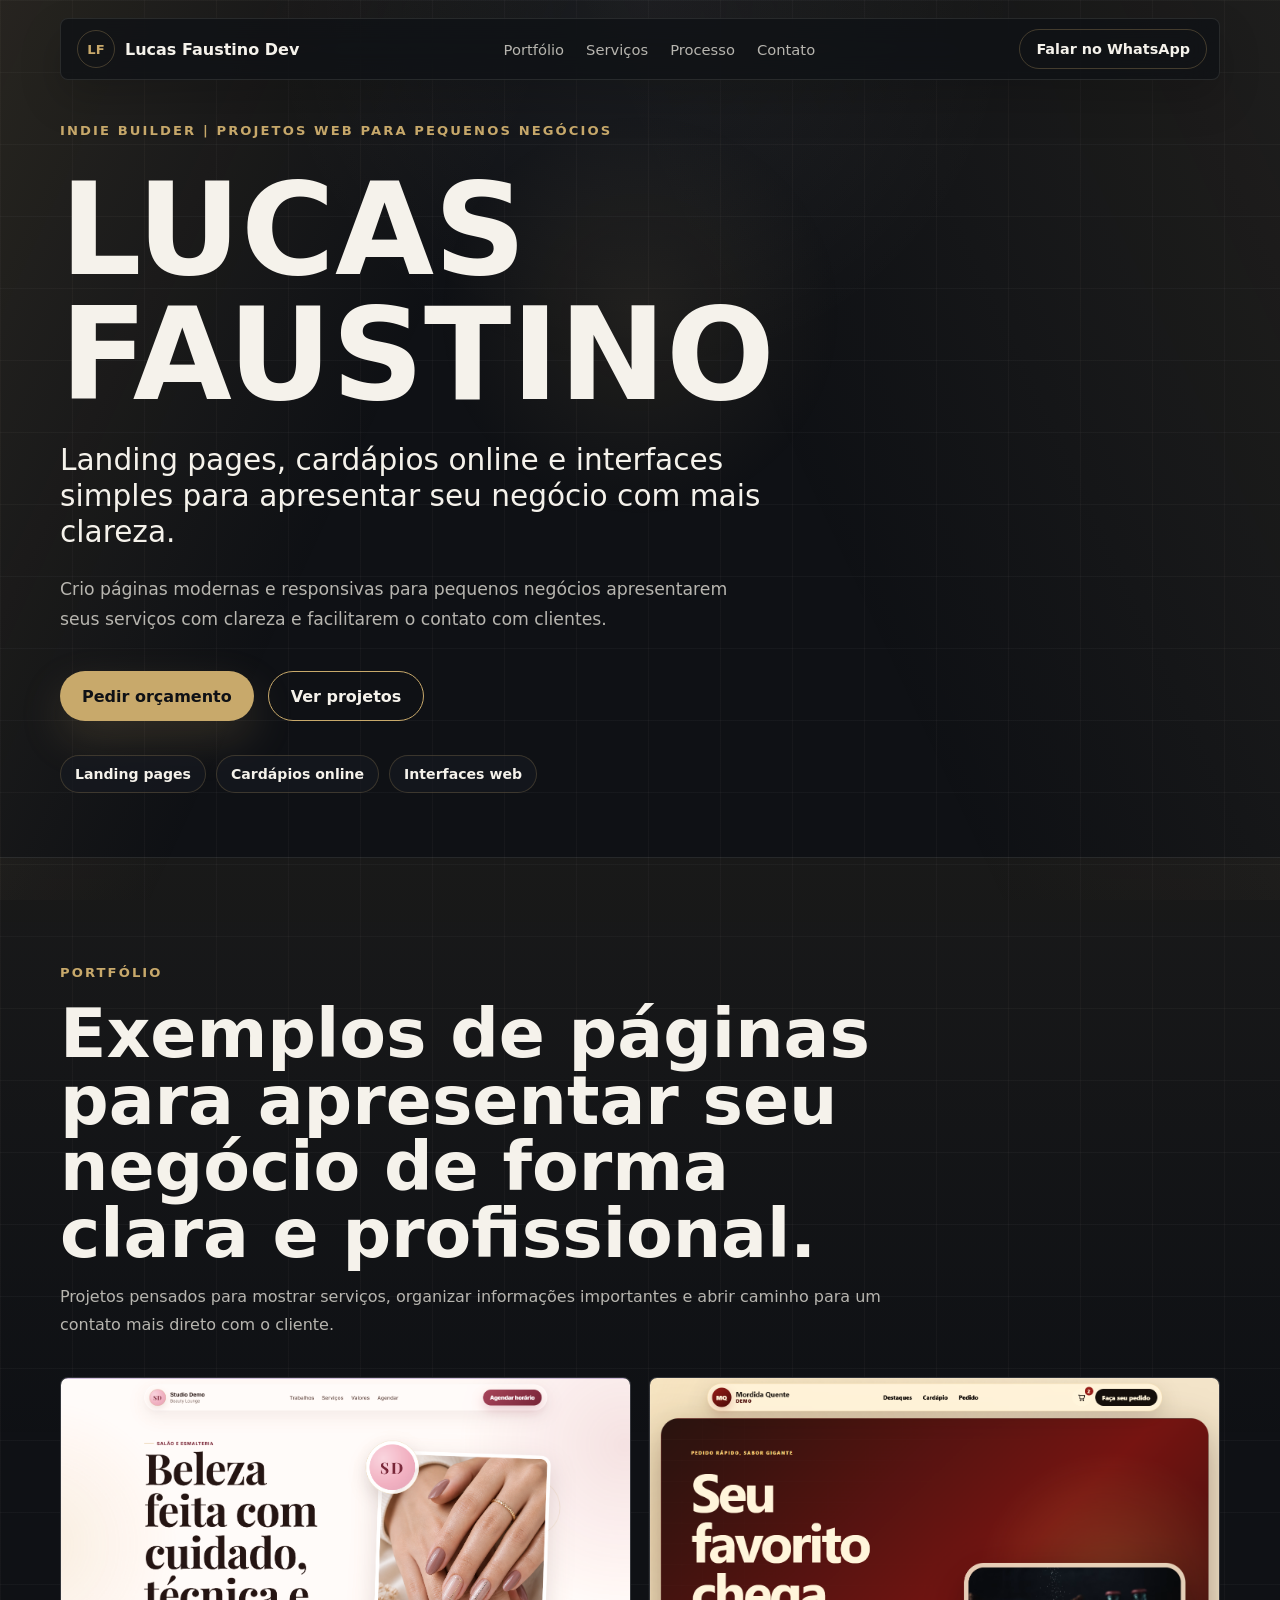
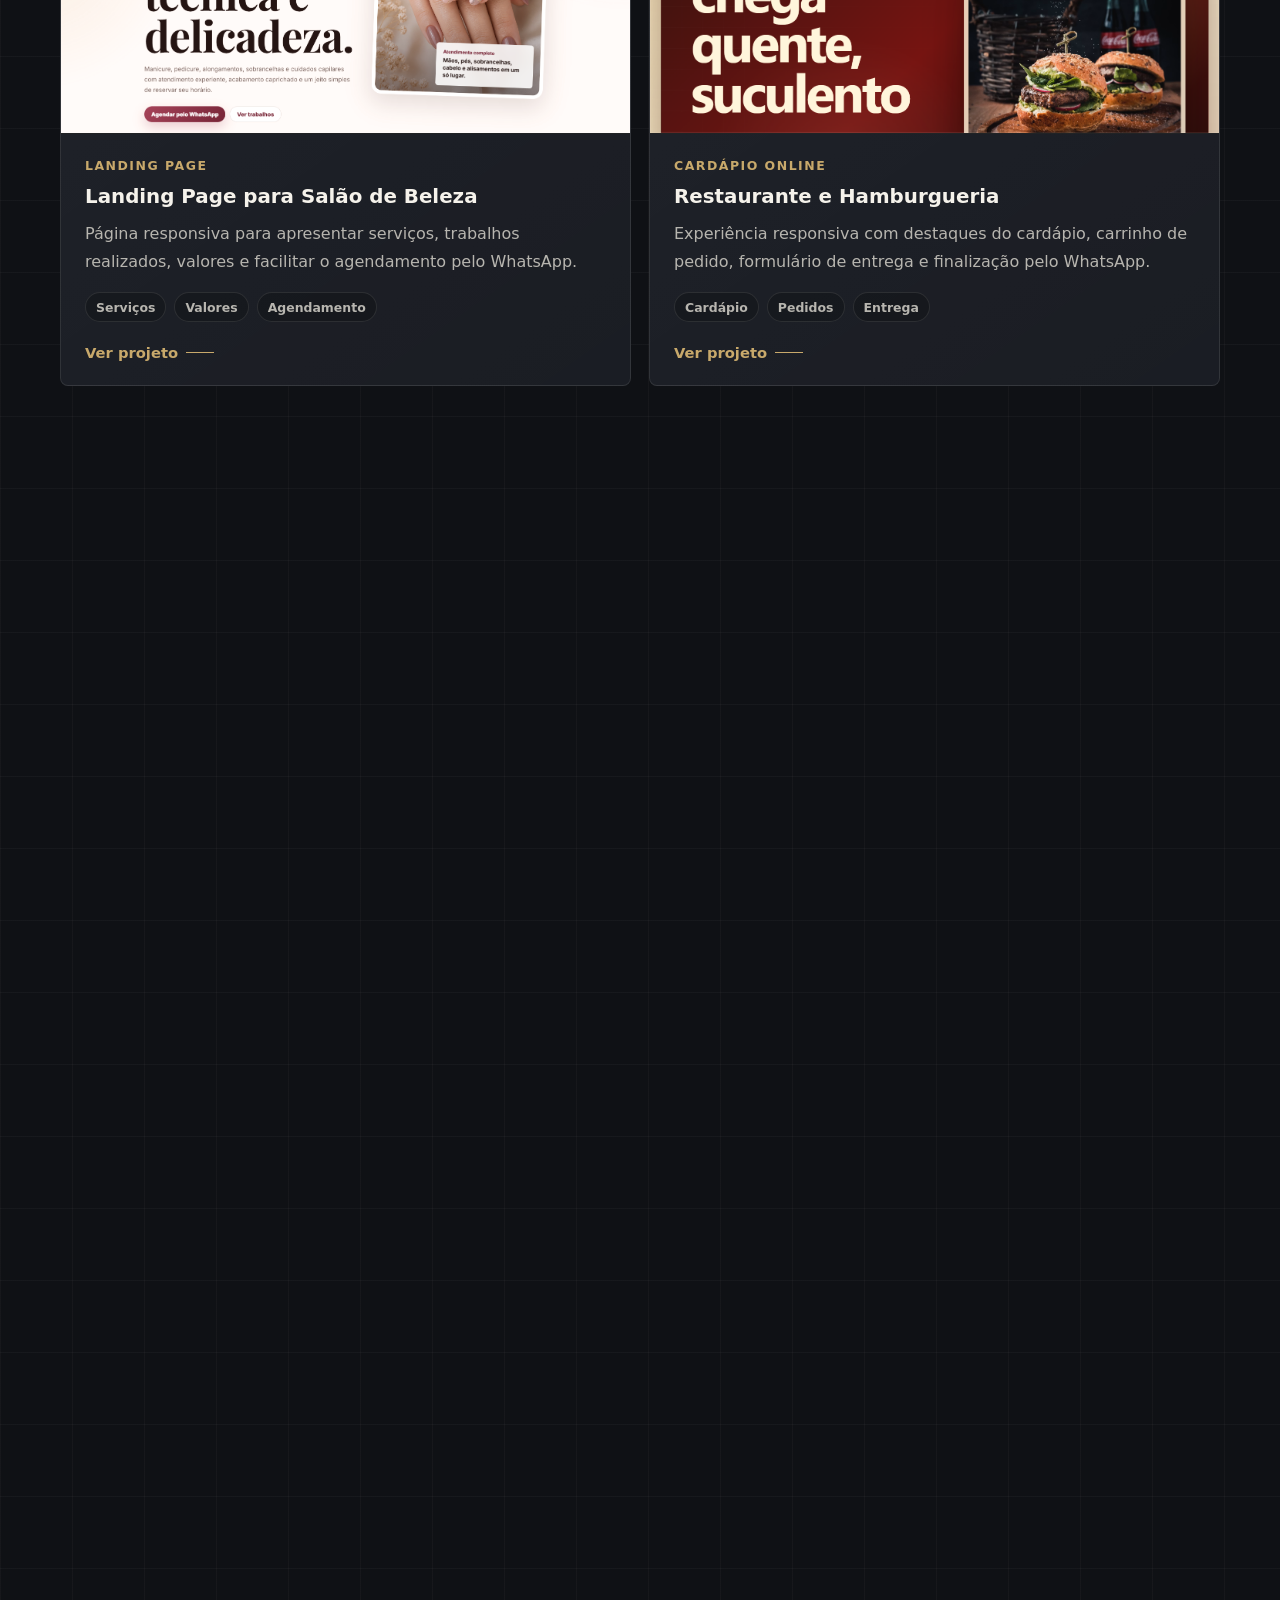
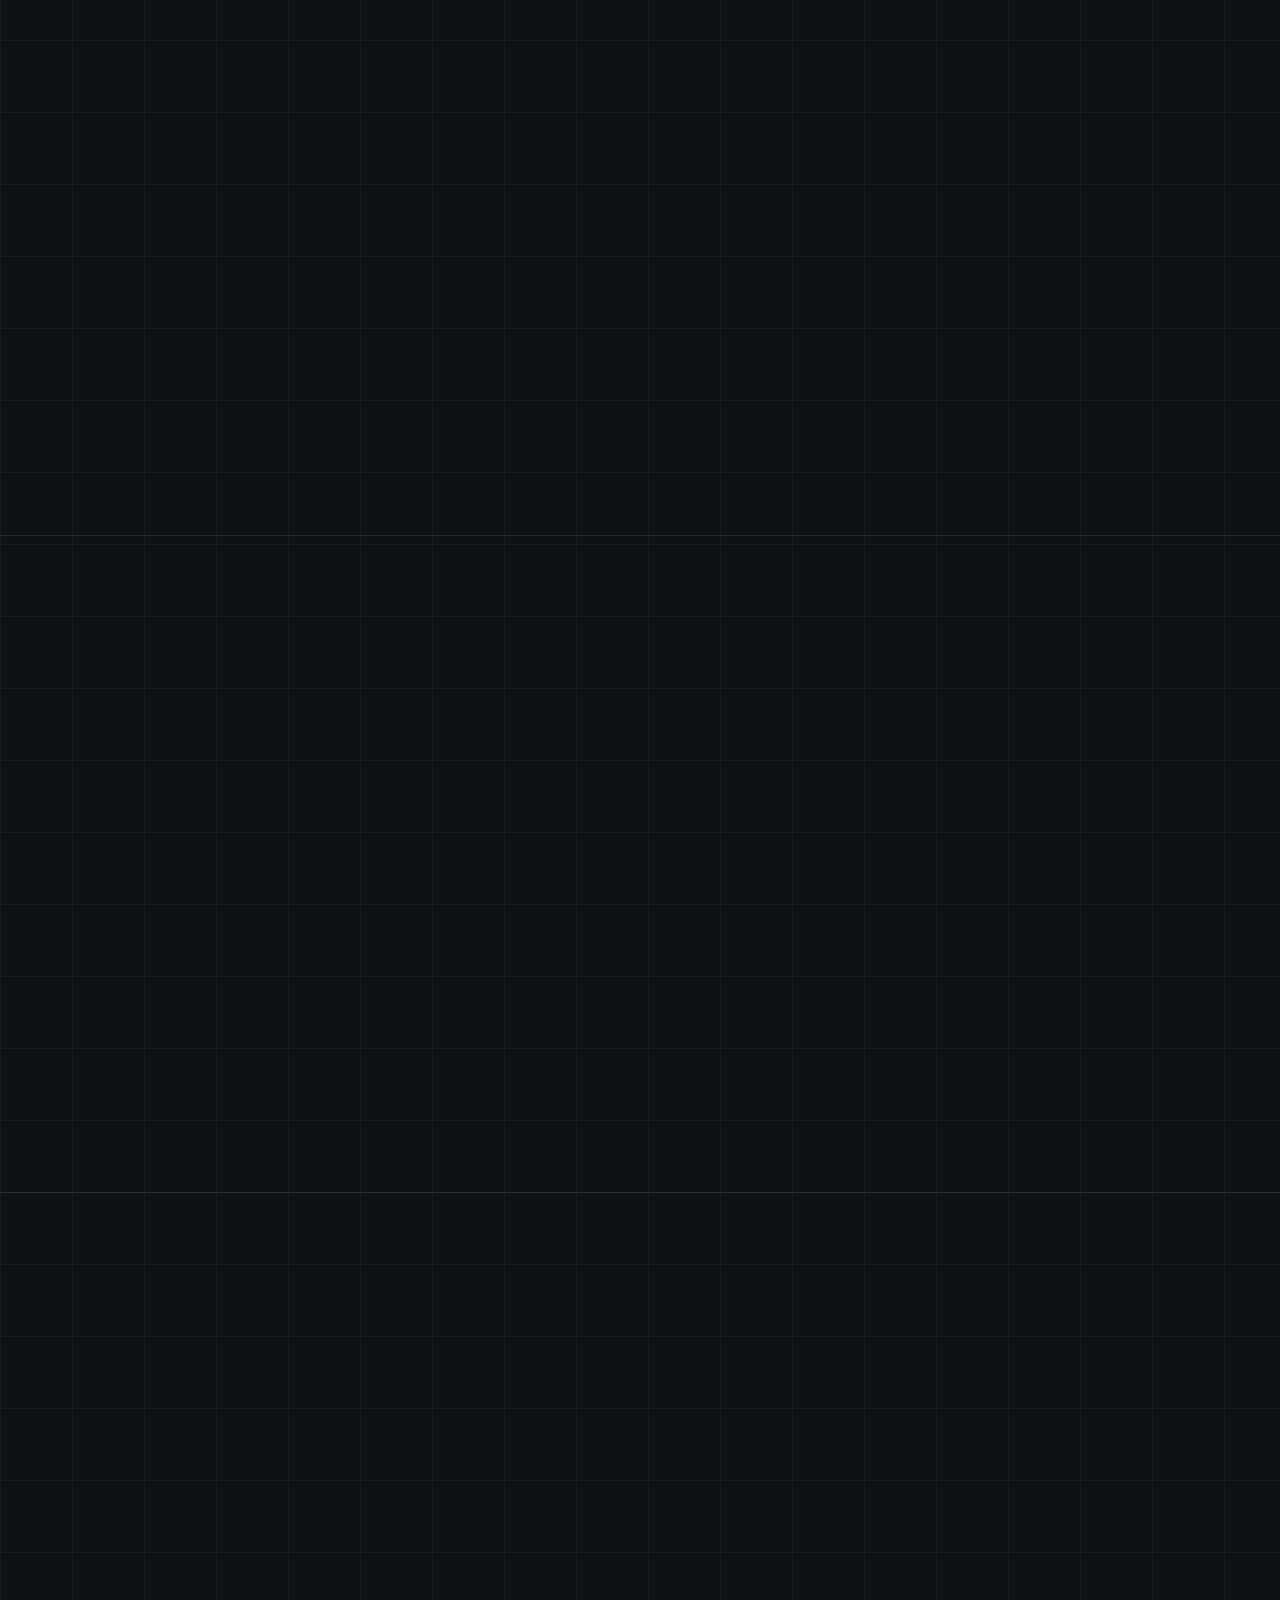
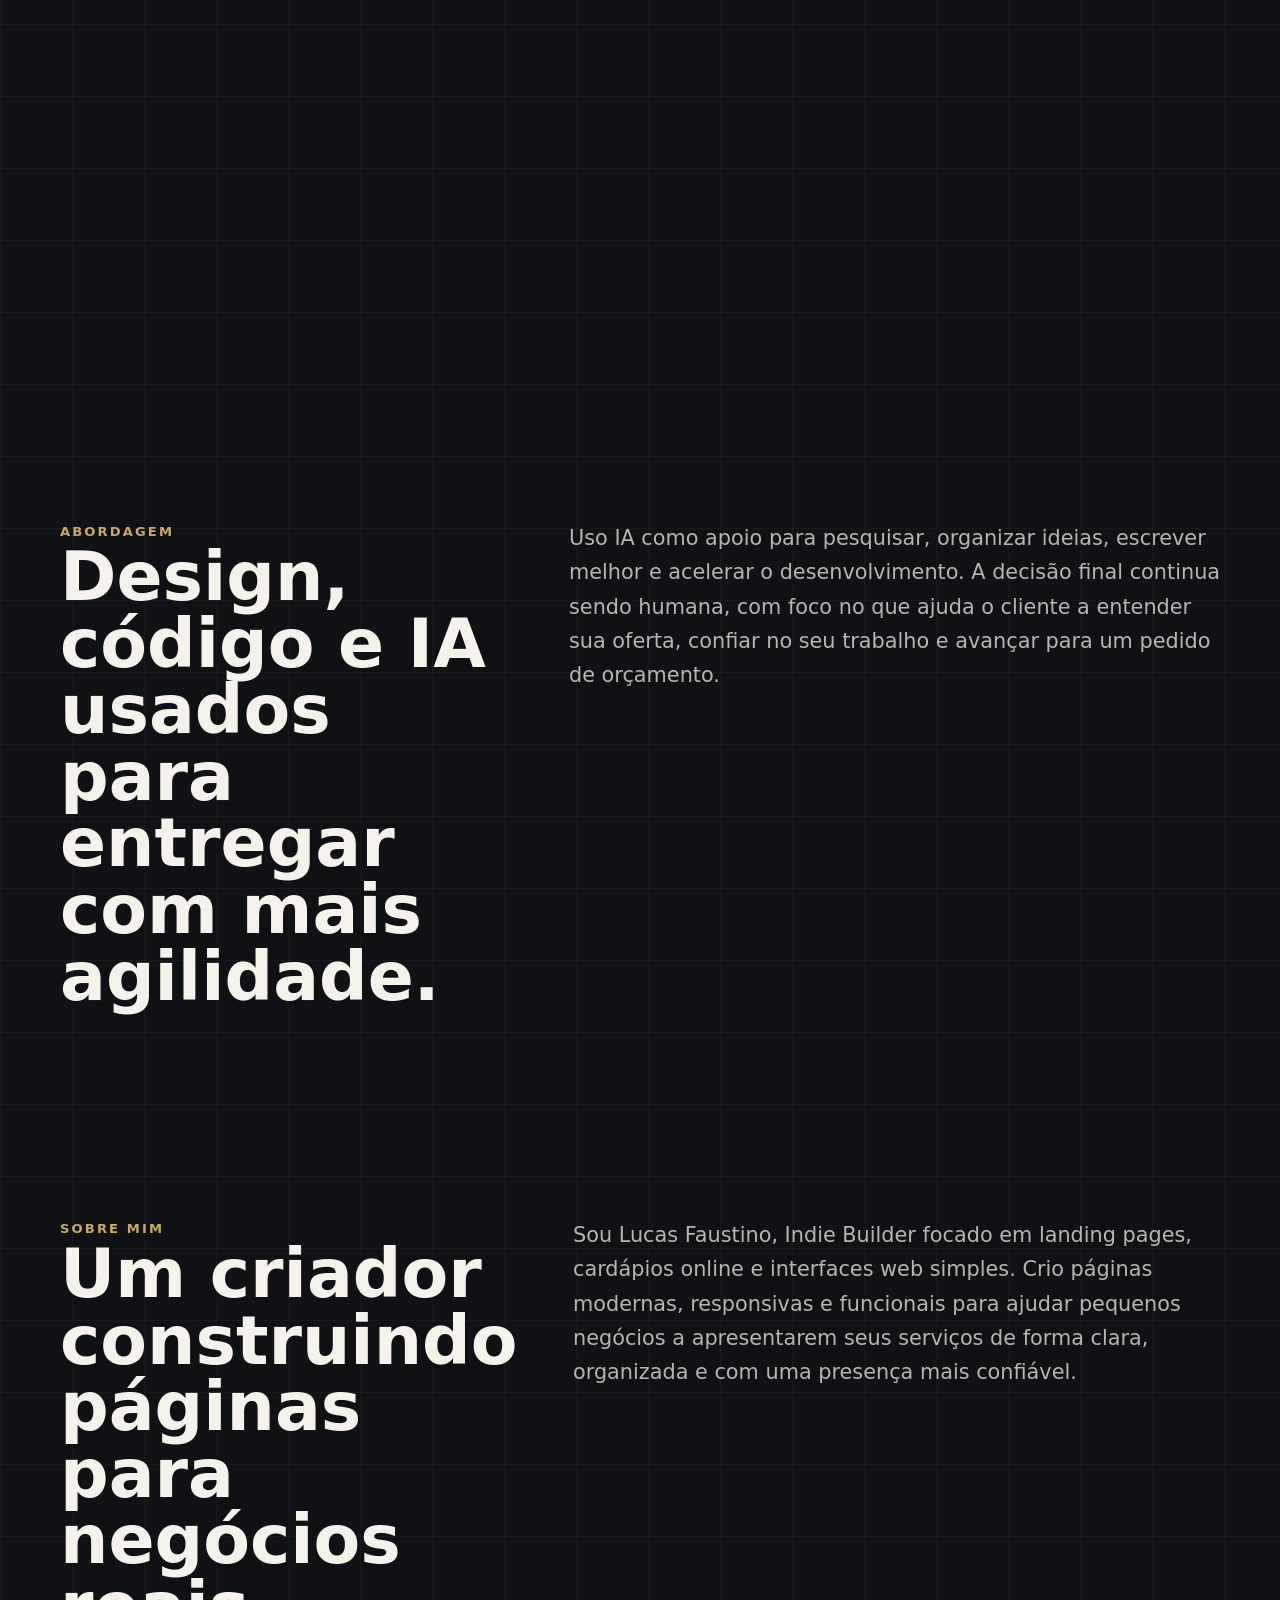
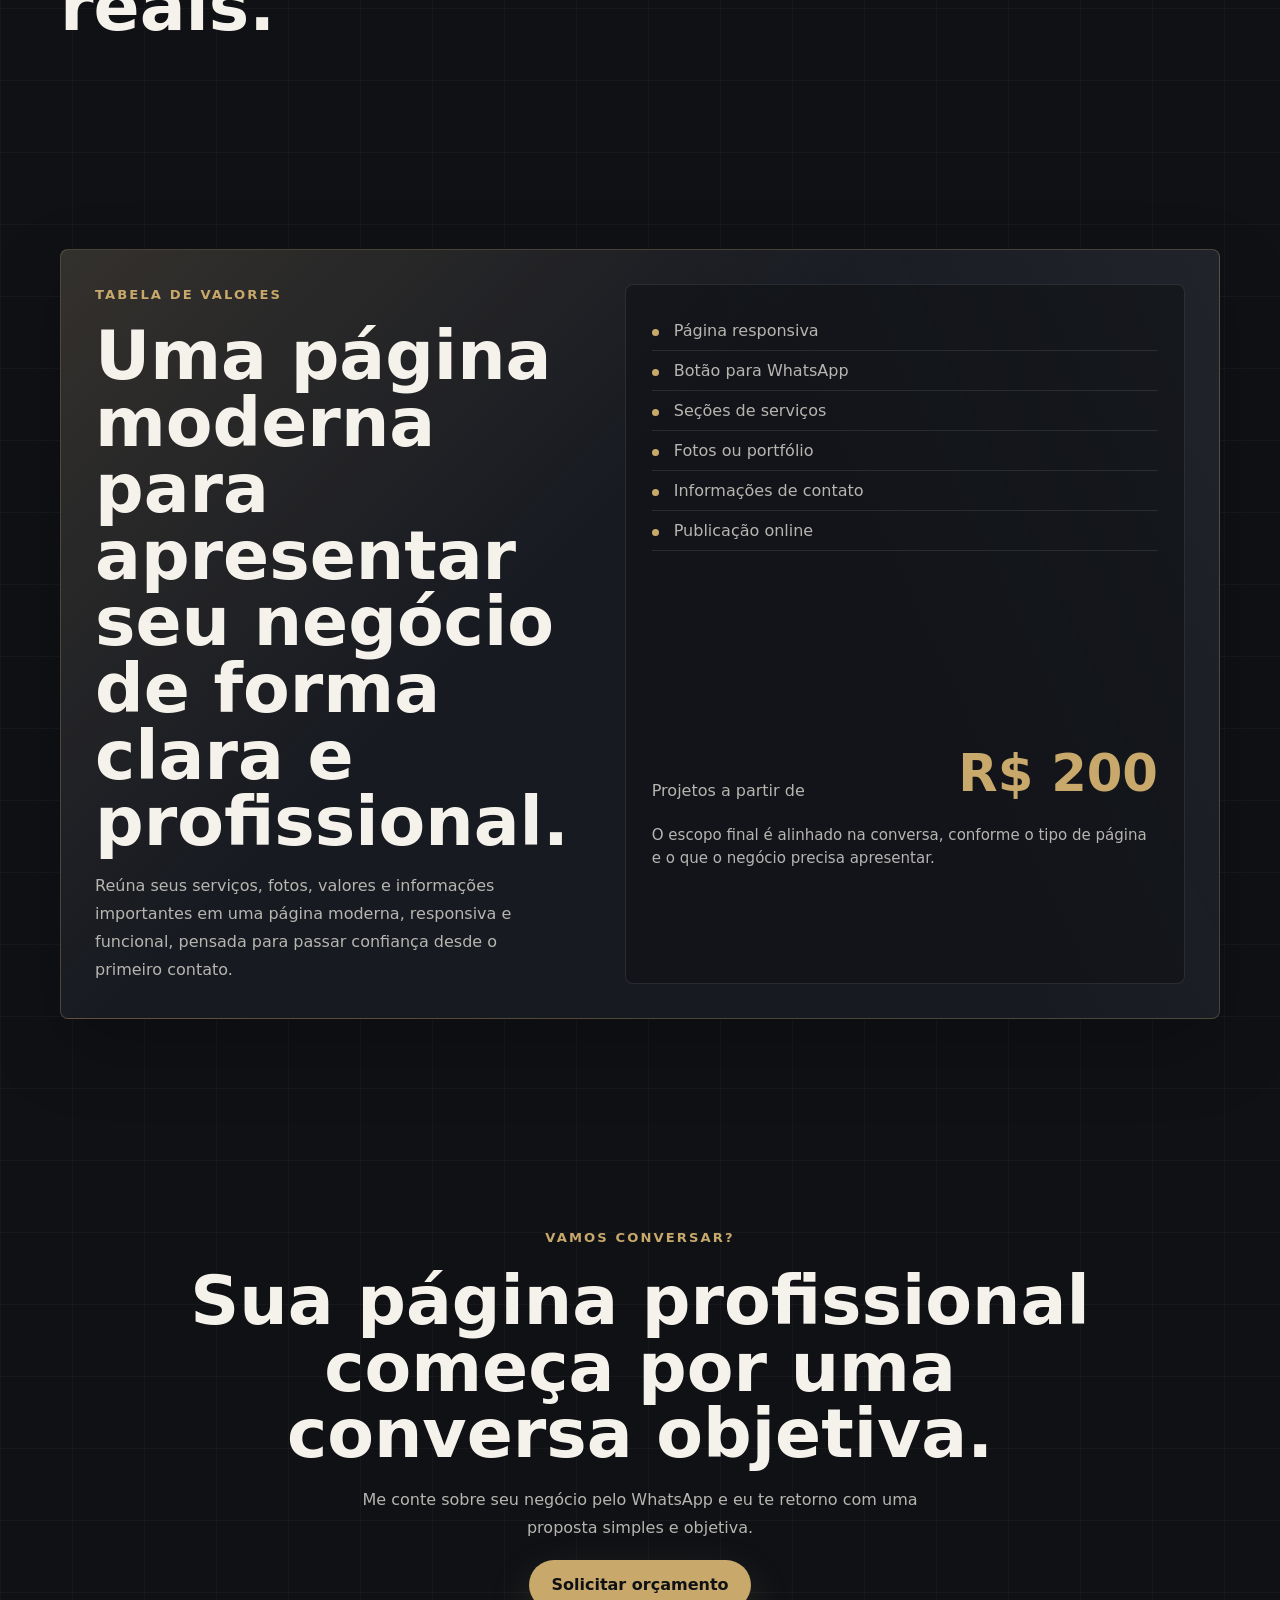
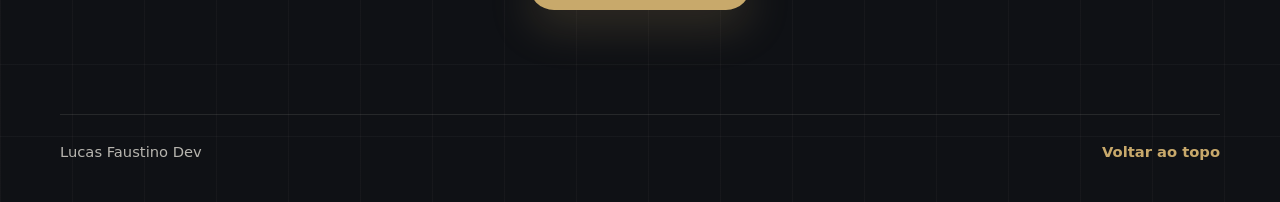
==== commit 8f58ca93: "Atualiza chamada de servicos" ====
--- a/index.html
+++ b/index.html
@@ -176,7 +176,7 @@
         <div class="container split-layout">
           <div class="section-heading reveal">
             <p class="eyebrow">O que eu faço</p>
-            <h2>Serviços para apresentar seu negócio de forma prática, profissional e com foco em orçamento.</h2>
+            <h2>Serviços para organizar sua presença online e apresentar seu negócio com mais confiança.</h2>
           </div>
 
           <div class="service-list">
